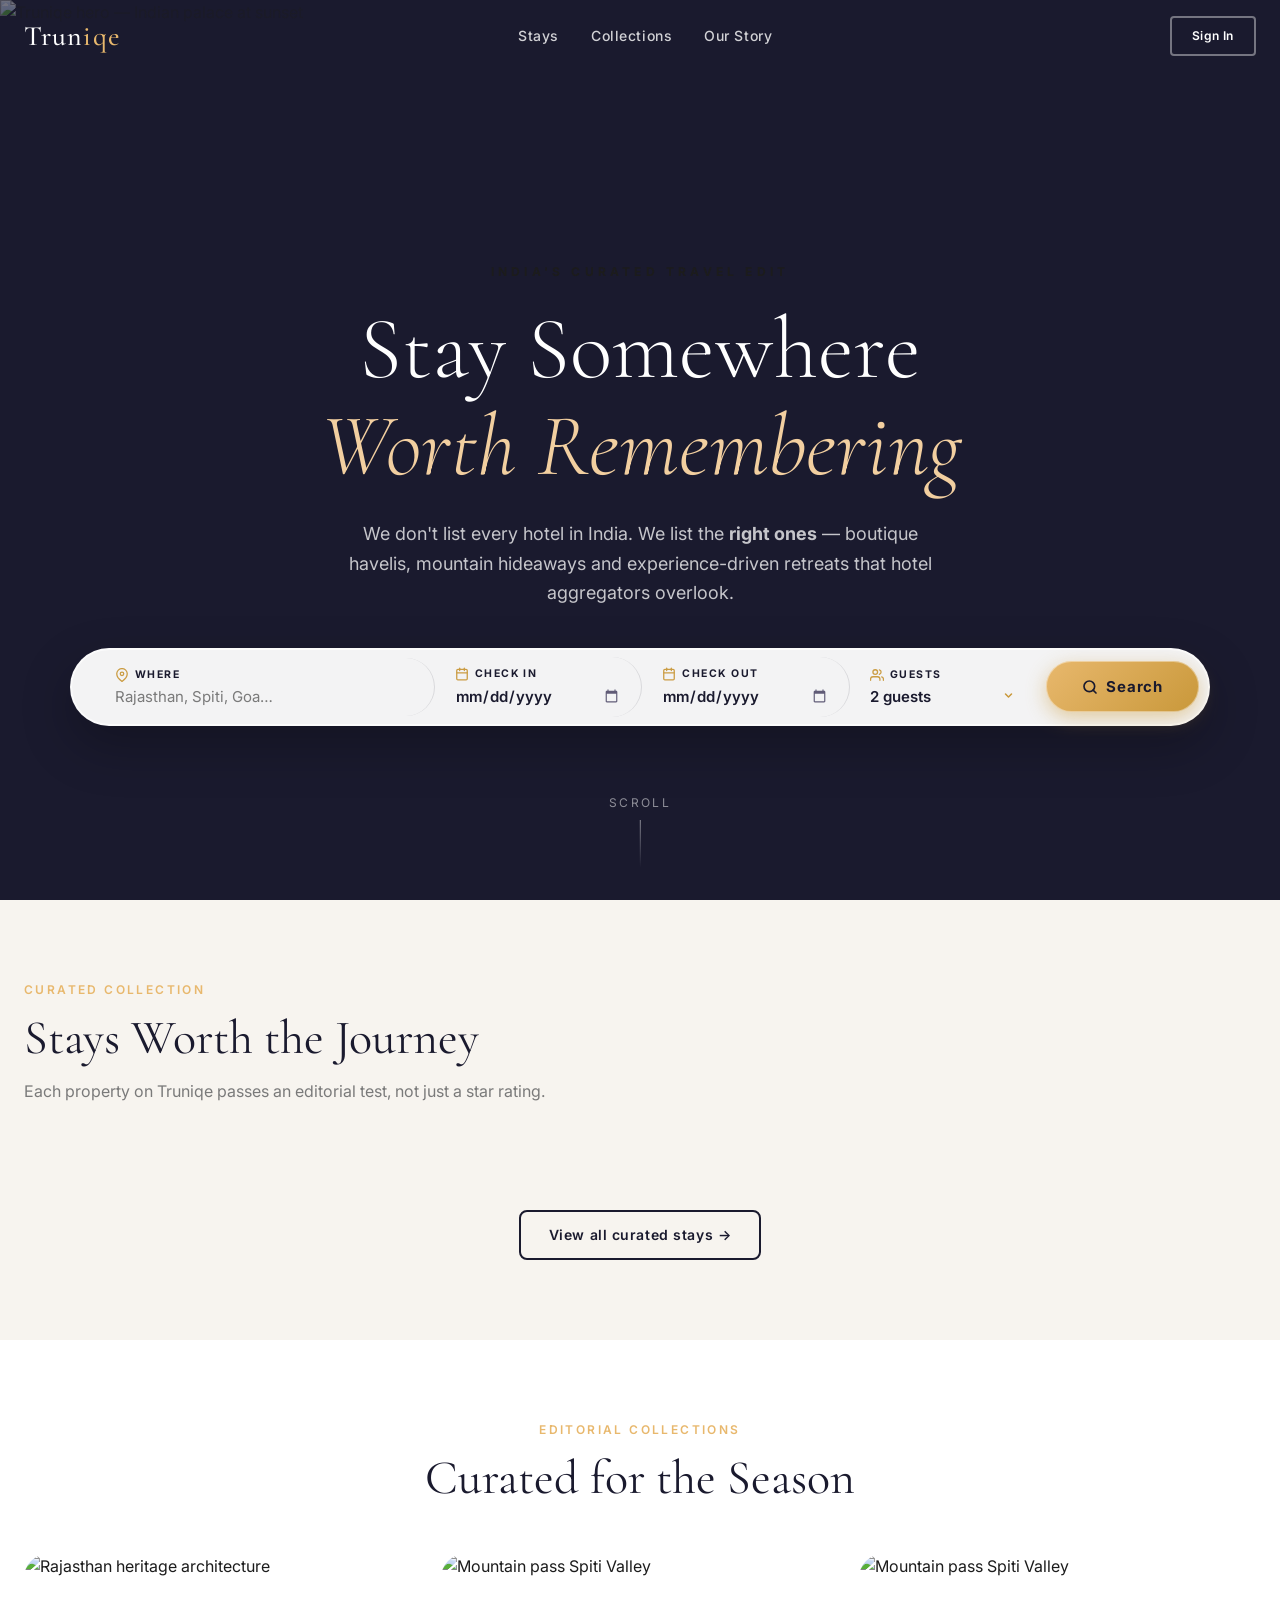
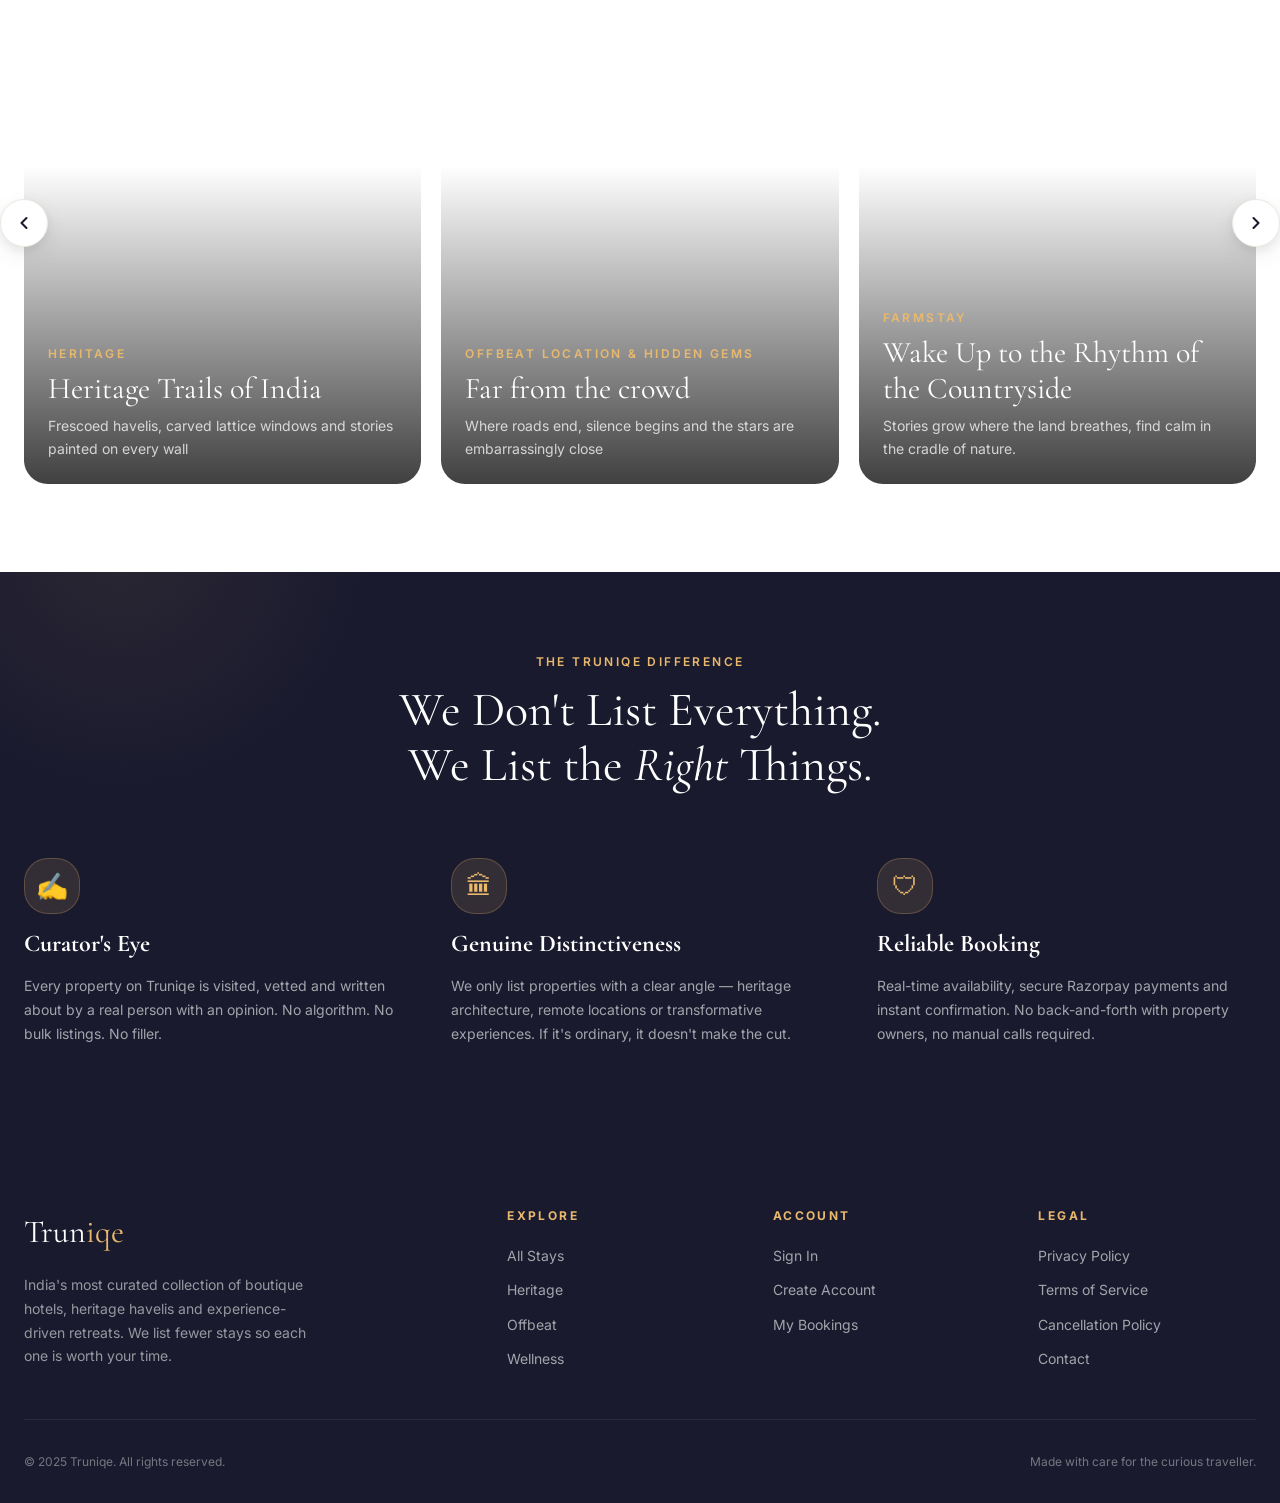
==== index.html @ e0bcd89f "Update index.html" ====
<!doctype html>
<html lang="en">
  <head>
    <meta charset="UTF-8" />
    <meta name="viewport" content="width=device-width, initial-scale=1.0" />
    <title>Truniqe — Curated Stays in India</title>
    <meta
      name="description"
      content="Truniqe is India's most curated collection of boutique hotels, heritage havelis, offbeat homestays and experience-driven retreats. Hand-picked. Editorially told."
    />
    <meta
      name="keywords"
      content="boutique hotels India, heritage stays, offbeat travel India, curated hotels, luxury travel India"
    />
    <meta property="og:title" content="Truniqe — Curated Stays in India" />
    <meta
      property="og:description"
      content="Hand-picked boutique hotels, heritage havelis and experience-driven retreats across India."
    />
    <meta property="og:type" content="website" />
    <link
      rel="icon"
      href="data:image/svg+xml,<svg xmlns='http://www.w3.org/2000/svg' viewBox='0 0 100 100'><text y='.9em' font-size='90'>🏛</text></svg>"
    />
    <link rel="stylesheet" href="/css/base.css" />
    <link rel="stylesheet" href="/css/components.css" />
    <link rel="stylesheet" href="/css/pages.css" />
  </head>

  <body>
    <!-- ===================== NAVIGATION ===================== -->
    <nav
      class="nav nav-transparent"
      id="main-nav"
      role="navigation"
      aria-label="Main navigation"
    >
      <div class="nav-inner">
        <a href="index.html" class="nav-logo" id="nav-logo"
          >Trun<span>iqe</span></a
        >

        <div class="nav-links">
          <a href="/properties.html" class="nav-link">Stays</a>
          <a href="/properties.html?tag=Design+%26+Heritage" class="nav-link"
            >Collections</a
          >
          <a href="/our-story.html" class="nav-link">Our Story</a>
          <span id="nav-admin-link" style="display: none">
            <a href="/dashboard/admin/index.html" class="nav-link">Admin</a>
          </span>
        </div>

        <div class="nav-actions">
          <!-- Logged-out state -->
          <a
            href="/auth.html"
            class="btn btn-secondary btn-sm"
            id="nav-auth-btn"
            >Sign In</a
          >

          <!-- Logged-in state -->
          <div
            id="nav-user-menu"
            style="
              display: none;
              position: relative;
              align-items: center;
              gap: var(--sp-3);
            "
          >
            <a
              href="/dashboard/index.html"
              class="nav-link"
              style="color: rgba(255, 255, 255, 0.8)"
              >My Bookings</a
            >
            <div
              class="nav-avatar-placeholder"
              id="nav-user-avatar"
              onclick="
                document
                  .getElementById('nav-user-dropdown')
                  .classList.toggle('open')
              "
            >
              <span id="nav-user-initial">U</span>
            </div>
            <div
              id="nav-user-dropdown"
              style="
                display: none;
                position: absolute;
                top: 100%;
                right: 0;
                margin-top: 8px;
                background: white;
                border-radius: 12px;
                box-shadow: var(--shadow-lg);
                min-width: 180px;
                overflow: hidden;
                z-index: 200;
              "
            >
              <div
                style="
                  padding: 12px 16px;
                  border-bottom: 1px solid var(--surface-dark);
                "
              >
                <div
                  id="nav-user-name"
                  style="font-weight: 600; font-size: 14px; color: var(--navy)"
                ></div>
              </div>
              <a
                href="/dashboard/index.html"
                style="
                  display: block;
                  padding: 10px 16px;
                  font-size: 14px;
                  color: var(--text-secondary);
                  transition: background 0.15s;
                "
                onmouseover="this.style.background = 'var(--surface)'"
                onmouseout="this.style.background = ''"
                >My Bookings</a
              >
              <button
                onclick="import('/js/auth.js').then((m) => m.signOut())"
                style="
                  width: 100%;
                  text-align: left;
                  padding: 10px 16px;
                  font-size: 14px;
                  color: var(--error);
                  background: none;
                  border: none;
                  cursor: pointer;
                "
                onmouseover="this.style.background = 'var(--error-light)'"
                onmouseout="this.style.background = ''"
              >
                Sign Out
              </button>
            </div>
          </div>

          <button class="nav-hamburger" id="nav-hamburger" aria-label="Menu">
            <span></span><span></span><span></span>
          </button>
        </div>
      </div>
    </nav>

    <!-- Mobile menu -->
    <div
      class="nav-mobile"
      id="nav-mobile"
      role="dialog"
      aria-label="Mobile navigation"
    >
      <a href="/properties.html" class="nav-link">Stays</a>
      <a href="/properties.html?tag=Design+%26+Heritage" class="nav-link"
        >Collections</a
      >
      <a href="#why" class="nav-link">About</a>
      <a
        href="/auth.html"
        class="btn btn-primary btn-sm"
        id="mobile-auth-btn"
        style="margin-top: 8px"
        >Sign In</a
      >
    </div>

    <!-- ===================== HERO ===================== -->
    <section class="hero" role="banner">
      <div class="hero-bg" aria-hidden="true">
        <img
          src="https://images.unsplash.com/photo-1783124758982-b4ca4d3def22?q=80&w=1470&auto=format&fit=crop&ixlib=rb-4.1.0&ixid=M3wxMjA3fDB8MHxwaG90by1wYWdlfHx8fGVufDB8fHx8fA%3D%3D"
          alt="Truniqe hero — Indian palace at sunset"
          fetchpriority="high"
        />
      </div>

      <div class="hero-content">
        <p class="hero-eyebrow">India's curated travel edit</p>
        <h1 class="hero-title">
          Stay Somewhere<br /><em>Worth Remembering</em>
        </h1>
        <p class="hero-subtitle">
          We don't list every hotel in India. We list the
          <strong>right ones</strong> — boutique havelis, mountain hideaways and
          experience-driven retreats that hotel aggregators overlook.
        </p>

        <!-- Search form -->
        <form
          id="search-form"
          class="hero-search"
          role="search"
          aria-label="Search stays"
        >
          <div class="search-bar">
            <div class="search-field">
              <div class="search-field-header">
                <svg
                  class="search-field-icon"
                  viewBox="0 0 24 24"
                  width="14"
                  height="14"
                  fill="none"
                  stroke="currentColor"
                  stroke-width="2"
                  stroke-linecap="round"
                  stroke-linejoin="round"
                >
                  <path
                    d="M21 10c0 7-9 13-9 13s-9-6-9-13a9 9 0 0 1 18 0z"
                  ></path>
                  <circle cx="12" cy="10" r="3"></circle>
                </svg>
                <span class="search-field-label">Where</span>
              </div>
              <input
                type="text"
                id="search-destination"
                class="search-input"
                placeholder="Rajasthan, Spiti, Goa…"
                autocomplete="off"
                aria-label="Destination"
              />
            </div>
            <div class="search-field">
              <div class="search-field-header">
                <svg
                  class="search-field-icon"
                  viewBox="0 0 24 24"
                  width="14"
                  height="14"
                  fill="none"
                  stroke="currentColor"
                  stroke-width="2"
                  stroke-linecap="round"
                  stroke-linejoin="round"
                >
                  <rect x="3" y="4" width="18" height="18" rx="2" ry="2"></rect>
                  <line x1="16" y1="2" x2="16" y2="6"></line>
                  <line x1="8" y1="2" x2="8" y2="6"></line>
                  <line x1="3" y1="10" x2="21" y2="10"></line>
                </svg>
                <span class="search-field-label">Check In</span>
              </div>
              <input
                type="date"
                id="search-checkin"
                class="search-input"
                aria-label="Check-in date"
              />
            </div>
            <div class="search-field">
              <div class="search-field-header">
                <svg
                  class="search-field-icon"
                  viewBox="0 0 24 24"
                  width="14"
                  height="14"
                  fill="none"
                  stroke="currentColor"
                  stroke-width="2"
                  stroke-linecap="round"
                  stroke-linejoin="round"
                >
                  <rect x="3" y="4" width="18" height="18" rx="2" ry="2"></rect>
                  <line x1="16" y1="2" x2="16" y2="6"></line>
                  <line x1="8" y1="2" x2="8" y2="6"></line>
                  <line x1="3" y1="10" x2="21" y2="10"></line>
                </svg>
                <span class="search-field-label">Check Out</span>
              </div>
              <input
                type="date"
                id="search-checkout"
                class="search-input"
                aria-label="Check-out date"
              />
            </div>
            <div class="search-field">
              <div class="search-field-header">
                <svg
                  class="search-field-icon"
                  viewBox="0 0 24 24"
                  width="14"
                  height="14"
                  fill="none"
                  stroke="currentColor"
                  stroke-width="2"
                  stroke-linecap="round"
                  stroke-linejoin="round"
                >
                  <path d="M17 21v-2a4 4 0 0 0-4-4H5a4 4 0 0 0-4 4v2"></path>
                  <circle cx="9" cy="7" r="4"></circle>
                  <path d="M23 21v-2a4 4 0 0 0-3-3.87"></path>
                  <path d="M16 3.13a4 4 0 0 1 0 7.75"></path>
                </svg>
                <span class="search-field-label">Guests</span>
              </div>
              <select
                id="search-guests"
                class="search-input"
                aria-label="Number of guests"
              >
                <option value="1">1 guest</option>
                <option value="2" selected>2 guests</option>
                <option value="3">3 guests</option>
                <option value="4">4 guests</option>
                <option value="5">5+ guests</option>
              </select>
            </div>
            <button type="submit" class="search-btn" aria-label="Search stays">
              <svg
                class="search-btn-icon"
                viewBox="0 0 24 24"
                width="16"
                height="16"
                fill="none"
                stroke="currentColor"
                stroke-width="2.5"
                stroke-linecap="round"
                stroke-linejoin="round"
              >
                <circle cx="11" cy="11" r="8"></circle>
                <line x1="21" y1="21" x2="16.65" y2="16.65"></line>
              </svg>
              <span>Search</span>
            </button>
          </div>
        </form>
      </div>

      <div class="hero-scroll" aria-hidden="true">
        <span>Scroll</span>
        <div class="hero-scroll-line"></div>
      </div>
    </section>
    <!--
   ===================== ANGLE FILTER STRIP ===================== 
  <section class="angle-filter-section" id="filter-strip" aria-label="Filter by experience type">
    <div class="container">
      <div class="angle-filter-inner">
        <span class="angle-filter-label">Browse by</span>
        <button class="filter-chip angle-chip" data-tag="Design & Heritage" aria-pressed="false">
          <span class="chip-icon">🏛</span> Design & Heritage
        </button>
        <button class="filter-chip angle-chip" data-tag="Offbeat Location" aria-pressed="false">
          <span class="chip-icon">🏔</span> Offbeat Location
        </button>
        <button class="filter-chip angle-chip" data-tag="Experience-Driven" aria-pressed="false">
          <span class="chip-icon">✨</span> Experience-Driven
        </button>
        <a href="/properties.html" class="filter-chip" style="margin-left:auto">
          Browse all stays →
        </a>
      </div>
    </div>
  </section> 
-->

    <!-- ===================== FEATURED STAYS ===================== -->
    <section class="section" aria-labelledby="featured-heading">
      <div class="container">
        <div class="section-header observe-scroll">
          <p class="eyebrow">Curated Collection</p>
          <h2 class="section-title" id="featured-heading">
            Stays Worth the Journey
          </h2>
          <p class="section-subtitle">
            Each property on Truniqe passes an editorial test, not just a star
            rating.
          </p>
        </div>

        <div
          class="horizontal-properties-grid stagger-children"
          id="featured-grid"
          role="list"
          aria-label="Featured properties"
        >
          <!-- Loaded dynamically by home.js -->
        </div>

        <div style="text-align: center; margin-top: var(--sp-12)">
          <a href="/properties.html" class="btn btn-outline">
            View all curated stays →
          </a>
        </div>
      </div>
    </section>

    <!-- ===================== COLLECTIONS ===================== -->
    <section class="section bg-white" aria-labelledby="collections-heading">
      <div class="container">
        <div class="section-header center observe-scroll">
          <p class="eyebrow">Editorial Collections</p>
          <h2 class="section-title" id="collections-heading">
            Curated for the Season
          </h2>
        </div>

        <div class="collections-slider-wrapper">
          <button
            class="slider-arrow slider-arrow-left"
            aria-label="Scroll left"
          >
            <svg
              viewBox="0 0 24 24"
              width="20"
              height="20"
              stroke="currentColor"
              stroke-width="2.5"
              fill="none"
              stroke-linecap="round"
              stroke-linejoin="round"
            >
              <polyline points="15 18 9 12 15 6"></polyline>
            </svg>
          </button>

          <div class="collections-grid stagger-children" id="collections-grid">
            <a
              href="/properties.html?tag=Design+%26+Heritage"
              class="collection-card"
              aria-label="Heritage Trails of Rajasthan"
            >
              <img
                src="https://plus.unsplash.com/premium_photo-1697729422411-a2553ae5bd0d?q=80&w=687&auto=format&fit=crop&ixlib=rb-4.1.0&ixid=M3wxMjA3fDB8MHxwaG90by1wYWdlfHx8fGVufDB8fHx8fA%3D%3D"
                alt="Rajasthan heritage architecture"
                loading="lazy"
              />
              <div class="collection-card-body">
                <div class="collection-card-eyebrow">Heritage</div>
                <div class="collection-card-title">
                  Heritage Trails of India
                </div>
                <div class="collection-card-sub">
                  Frescoed havelis, carved lattice windows and stories painted
                  on every wall
                </div>
              </div>
            </a>

            <a
              href="/properties.html?tag=Offbeat+Location"
              class="collection-card"
              aria-label="The High Altitude Edit"
            >
              <img
                src="https://images.unsplash.com/photo-1575403071235-5dcd06cbf169?q=80&w=687&auto=format&fit=crop&ixlib=rb-4.1.0&ixid=M3wxMjA3fDB8MHxwaG90by1wYWdlfHx8fGVufDB8fHx8fA%3D%3D"
                alt="Mountain pass Spiti Valley"
                loading="lazy"
              />
              <div class="collection-card-body">
                <div class="collection-card-eyebrow">
                  Offbeat Location & Hidden Gems
                </div>
                <div class="collection-card-title">Far from the crowd</div>
                <div class="collection-card-sub">
                  Where roads end, silence begins and the stars are
                  embarrassingly close
                </div>
              </div>
            </a>

            <a
              href="/properties.html?tag=Offbeat+Location"
              class="collection-card"
              aria-label="The High Altitude Edit"
            >
              <img
                src="https://images.unsplash.com/photo-1776758107949-1dff0ab3ad66?q=80&w=1631&auto=format&fit=crop&ixlib=rb-4.1.0&ixid=M3wxMjA3fDB8MHxwaG90by1wYWdlfHx8fGVufDB8fHx8fA%3D%3D"
                alt="Mountain pass Spiti Valley"
                loading="lazy"
              />
              <div class="collection-card-body">
                <div class="collection-card-eyebrow">Farmstay</div>
                <div class="collection-card-title">
                  Wake Up to the Rhythm of the Countryside
                </div>
                <div class="collection-card-sub">
                  Stories grow where the land breathes, find calm in the cradle
                  of nature.
                </div>
              </div>
            </a>

            <a
              href="/properties.html?tag=Experience-Driven"
              class="collection-card"
              aria-label="Wellness & Slow Living"
            >
              <img
                src="https://plus.unsplash.com/premium_photo-1683888724549-73a380c5ed68?q=80&w=687&auto=format&fit=crop&ixlib=rb-4.1.0&ixid=M3wxMjA3fDB8MHxwaG90by1wYWdlfHx8fGVufDB8fHx8fA%3D%3D"
                alt="Yoga retreat garden"
                loading="lazy"
              />
              <div class="collection-card-body">
                <div class="collection-card-eyebrow">Boutique Resort</div>
                <div class="collection-card-title">
                  Spaces that breathe calm into your soul
                </div>
                <div class="collection-card-sub">
                  Retreats that repair the damage cities quietly inflict
                </div>
              </div>
            </a>

            <a
              href="/properties.html?tag=Experience-Driven"
              class="collection-card"
              aria-label="Wellness & Slow Living"
            >
              <img
                src="https://images.unsplash.com/photo-1600585154340-be6161a56a0c?q=80&w=1170&auto=format&fit=crop&ixlib=rb-4.1.0&ixid=M3wxMjA3fDB8MHxwaG90by1wYWdlfHx8fGVufDB8fHx8fA%3D%3D"
                alt="Yoga retreat garden"
                loading="lazy"
              />
              <div class="collection-card-body">
                <div class="collection-card-eyebrow">Villa / Cottage</div>
                <div class="collection-card-title">
                  Your Private Escape Awaits
                </div>
                <div class="collection-card-sub">
                  Where design whispers and comfort listens
                </div>
              </div>
            </a>

            <a
              href="/properties.html?tag=Experience-Driven"
              class="collection-card"
              aria-label="Wellness & Slow Living"
            >
              <img
                src="https://images.unsplash.com/photo-1631635589499-afd87d52bf64?q=80&w=1471&auto=format&fit=crop&ixlib=rb-4.1.0&ixid=M3wxMjA3fDB8MHxwaG90by1wYWdlfHx8fGVufDB8fHx8fA%3D%3D"
                alt="Camping"
                loading="lazy"
              />
              <div class="collection-card-body">
                <div class="collection-card-eyebrow">
                  Riverside Camp / Glamping
                </div>
                <div class="collection-card-title">
                  Stories born under open skies
                </div>
                <div class="collection-card-sub">
                  Where mountains meet the melody of flowing water
                </div>
              </div>
            </a>

            <a
              href="/properties.html?tag=Experience-Driven"
              class="collection-card"
              aria-label="Wellness & Slow Living"
            >
              <img
                src="https://images.unsplash.com/photo-1766904413697-199c6f7e2176?q=80&w=627&auto=format&fit=crop&ixlib=rb-4.1.0&ixid=M3wxMjA3fDB8MHxwaG90by1wYWdlfHx8fGVufDB8fHx8fA%3D%3D"
                alt="Camping"
                loading="lazy"
              />
              <div class="collection-card-body">
                <div class="collection-card-eyebrow">HomeStays</div>
                <div class="collection-card-title">Your Second Home Awaits</div>
                <div class="collection-card-sub">
                  Authentic stays wrapped in local love
                </div>
              </div>
            </a>
          </div>

          <button
            class="slider-arrow slider-arrow-right"
            aria-label="Scroll right"
          >
            <svg
              viewBox="0 0 24 24"
              width="20"
              height="20"
              stroke="currentColor"
              stroke-width="2.5"
              fill="none"
              stroke-linecap="round"
              stroke-linejoin="round"
            >
              <polyline points="9 18 15 12 9 6"></polyline>
            </svg>
          </button>
        </div>
      </div>
    </section>

    <!-- ===================== WHY TRUNIQE ===================== -->
    <section class="why-strip section" id="why" aria-labelledby="why-heading">
      <div class="container">
        <div
          class="section-header center observe-scroll"
          style="
            align-items: center;
            text-align: center;
            margin-bottom: var(--sp-16);
          "
        >
          <p class="eyebrow" style="color: var(--gold)">
            The Truniqe Difference
          </p>
          <h2
            class="section-title"
            id="why-heading"
            style="color: var(--white)"
          >
            We Don't List Everything.<br />We List the <em>Right</em> Things.
          </h2>
        </div>

        <div class="why-grid stagger-children">
          <div class="why-item">
            <div class="why-icon">✍</div>
            <h3 class="why-title">Curator's Eye</h3>
            <p class="why-desc">
              Every property on Truniqe is visited, vetted and written about by
              a real person with an opinion. No algorithm. No bulk listings. No
              filler.
            </p>
          </div>
          <div class="why-item">
            <div class="why-icon">🏛</div>
            <h3 class="why-title">Genuine Distinctiveness</h3>
            <p class="why-desc">
              We only list properties with a clear angle — heritage
              architecture, remote locations or transformative experiences. If
              it's ordinary, it doesn't make the cut.
            </p>
          </div>
          <div class="why-item">
            <div class="why-icon">🛡</div>
            <h3 class="why-title">Reliable Booking</h3>
            <p class="why-desc">
              Real-time availability, secure Razorpay payments and instant
              confirmation. No back-and-forth with property owners, no manual
              calls required.
            </p>
          </div>
        </div>
      </div>
    </section>

    <!-- ===================== FOOTER ===================== -->
    <footer class="footer" role="contentinfo">
      <div class="container">
        <div class="footer-grid">
          <div>
            <div class="footer-logo">Trun<span>iqe</span></div>
            <p class="footer-tagline">
              India's most curated collection of boutique hotels, heritage
              havelis and experience-driven retreats. We list fewer stays so
              each one is worth your time.
            </p>
          </div>
          <div>
            <div class="footer-col-title">Explore</div>
            <div class="footer-links">
              <a href="/properties.html" class="footer-link">All Stays</a>
              <a
                href="/properties.html?tag=Design+%26+Heritage"
                class="footer-link"
                >Heritage</a
              >
              <a
                href="/properties.html?tag=Offbeat+Location"
                class="footer-link"
                >Offbeat</a
              >
              <a
                href="/properties.html?tag=Experience-Driven"
                class="footer-link"
                >Wellness</a
              >
            </div>
          </div>
          <div>
            <div class="footer-col-title">Account</div>
            <div class="footer-links">
              <a href="/auth.html" class="footer-link">Sign In</a>
              <a href="/auth.html#signup" class="footer-link">Create Account</a>
              <a href="/dashboard/index.html" class="footer-link"
                >My Bookings</a
              >
            </div>
          </div>
          <div>
            <div class="footer-col-title">Legal</div>
            <div class="footer-links">
              <a href="#" class="footer-link">Privacy Policy</a>
              <a href="#" class="footer-link">Terms of Service</a>
              <a href="#" class="footer-link">Cancellation Policy</a>
              <a href="#" class="footer-link">Contact</a>
            </div>
          </div>
        </div>
        <div class="footer-bottom">
          <span>© 2025 Truniqe. All rights reserved.</span>
          <span>Made with care for the curious traveller.</span>
        </div>
      </div>
    </footer>

    <!-- Toast container -->
    <div
      id="toast-container"
      class="toast-container"
      role="status"
      aria-live="polite"
    ></div>

    <script type="module" src="/js/home.js"></script>

    <!-- Fix dropdown visibility -->
    <style>
      #nav-user-dropdown {
        display: none;
      }

      #nav-user-dropdown.open {
        display: block !important;
      }
    </style>
  </body>
</html>
---- css/base.css ----
/* ============================================================
   css/base.css — Design Tokens, Reset, Typography, Utilities
   Truniqe — Editorial Luxury Travel Platform
   ============================================================ */

/* Google Fonts */
@import url('https://fonts.googleapis.com/css2?family=Cormorant+Garamond:ital,wght@0,300;0,400;0,500;0,600;1,300;1,400;1,500&family=Inter:wght@300;400;500;600;700&display=swap');

/* ============================================================
   CSS CUSTOM PROPERTIES (Design Tokens)
   ============================================================ */
:root {
  /* --- Color Palette --- */
  --navy: #1A1A2E;
  --navy-mid: #16213E;
  --navy-light: #252550;
  --gold: #E8B86D;
  --gold-light: #F2CFA0;
  --gold-dark: #C9983A;
  --surface: #F7F4EF;
  --surface-dark: #EDE9E0;
  --surface-card: #FFFFFF;
  --white: #FFFFFF;
  --black: #0D0D0D;
  --text-primary: #1C1C1C;
  --text-secondary: #4A4A4A;
  --text-muted: #7A7A7A;
  --text-light: #A8A8A8;
  --success: #2D6A4F;
  --success-light: #D8F3DC;
  --error: #B5311A;
  --error-light: #FDECEA;
  --warning: #C9690E;
  --warning-light: #FEF3D4;
  --info: #1565C0;
  --info-light: #E3F2FD;

  /* --- Tag Colors --- */
  --tag-heritage: #8B5E3C;
  --tag-heritage-bg: #F5EDE3;
  --tag-offbeat: #2D6A4F;
  --tag-offbeat-bg: #D8F3DC;
  --tag-experience: #7B3F6E;
  --tag-experience-bg: #F3E0F1;

  /* --- Typography --- */
  --font-heading: 'Cormorant Garamond', 'Georgia', serif;
  --font-body: 'Inter', -apple-system, BlinkMacSystemFont, 'Segoe UI', sans-serif;

  /* --- Font Sizes (fluid) --- */
  --text-xs: 0.75rem;
  --text-sm: 0.875rem;
  --text-base: 1rem;
  --text-lg: 1.125rem;
  --text-xl: 1.25rem;
  --text-2xl: 1.5rem;
  --text-3xl: 1.875rem;
  --text-4xl: 2.25rem;
  --text-5xl: 3rem;
  --text-6xl: 3.75rem;
  --text-7xl: 4.5rem;

  /* --- Heading sizes (editorial serif) --- */
  --heading-hero: clamp(2.8rem, 7vw, 5.5rem);
  --heading-section: clamp(2rem, 4vw, 3rem);
  --heading-card: clamp(1.25rem, 2vw, 1.75rem);

  /* --- Spacing --- */
  --sp-1: 0.25rem;
  --sp-2: 0.5rem;
  --sp-3: 0.75rem;
  --sp-4: 1rem;
  --sp-5: 1.25rem;
  --sp-6: 1.5rem;
  --sp-8: 2rem;
  --sp-10: 2.5rem;
  --sp-12: 3rem;
  --sp-16: 4rem;
  --sp-20: 5rem;
  --sp-24: 6rem;
  --sp-32: 8rem;

  /* --- Border Radius --- */
  --radius-sm: 4px;
  --radius-md: 8px;
  --radius-lg: 16px;
  --radius-xl: 24px;
  --radius-2xl: 32px;
  --radius-full: 9999px;

  /* --- Shadows --- */
  --shadow-xs: 0 1px 2px rgba(0,0,0,0.05);
  --shadow-sm: 0 1px 4px rgba(0,0,0,0.08), 0 2px 8px rgba(0,0,0,0.04);
  --shadow-md: 0 4px 12px rgba(0,0,0,0.08), 0 8px 24px rgba(0,0,0,0.06);
  --shadow-lg: 0 8px 24px rgba(0,0,0,0.1), 0 16px 48px rgba(0,0,0,0.08);
  --shadow-xl: 0 20px 60px rgba(0,0,0,0.15), 0 8px 24px rgba(0,0,0,0.1);
  --shadow-gold: 0 4px 20px rgba(232, 184, 109, 0.3);
  --shadow-navy: 0 8px 32px rgba(26, 26, 46, 0.4);

  /* --- Transitions --- */
  --ease-out: cubic-bezier(0.16, 1, 0.3, 1);
  --ease-in-out: cubic-bezier(0.4, 0, 0.2, 1);
  --dur-fast: 150ms;
  --dur-base: 250ms;
  --dur-slow: 400ms;
  --dur-slower: 600ms;

  /* --- Layout --- */
  --container-max: 1280px;
  --container-wide: 1440px;
  --container-narrow: 960px;
  --nav-height: 72px;

  /* --- Z-index --- */
  --z-base: 1;
  --z-dropdown: 100;
  --z-sticky: 200;
  --z-overlay: 300;
  --z-modal: 400;
  --z-toast: 500;
}

/* ============================================================
   RESET & BASE
   ============================================================ */
*, *::before, *::after {
  box-sizing: border-box;
  margin: 0;
  padding: 0;
}

html {
  scroll-behavior: smooth;
  -webkit-font-smoothing: antialiased;
  -moz-osx-font-smoothing: grayscale;
  text-rendering: optimizeLegibility;
}

body {
  font-family: var(--font-body);
  font-size: var(--text-base);
  line-height: 1.6;
  color: var(--text-primary);
  background-color: var(--surface);
  overflow-x: hidden;
}

img, video {
  display: block;
  max-width: 100%;
}

a {
  color: inherit;
  text-decoration: none;
}

button {
  cursor: pointer;
  border: none;
  background: none;
  font-family: inherit;
}

input, select, textarea {
  font-family: inherit;
}

ul, ol {
  list-style: none;
}

h1, h2, h3, h4, h5, h6 {
  font-family: var(--font-heading);
  line-height: 1.2;
  color: var(--navy);
}

/* ============================================================
   TYPOGRAPHY UTILITIES
   ============================================================ */
.font-heading { font-family: var(--font-heading); }
.font-body    { font-family: var(--font-body); }

.text-xs   { font-size: var(--text-xs); }
.text-sm   { font-size: var(--text-sm); }
.text-base { font-size: var(--text-base); }
.text-lg   { font-size: var(--text-lg); }
.text-xl   { font-size: var(--text-xl); }
.text-2xl  { font-size: var(--text-2xl); }
.text-3xl  { font-size: var(--text-3xl); }
.text-4xl  { font-size: var(--text-4xl); }

.text-navy    { color: var(--navy); }
.text-gold    { color: var(--gold); }
.text-muted   { color: var(--text-muted); }
.text-white   { color: var(--white); }
.text-success { color: var(--success); }
.text-error   { color: var(--error); }

.font-light    { font-weight: 300; }
.font-normal   { font-weight: 400; }
.font-medium   { font-weight: 500; }
.font-semibold { font-weight: 600; }
.font-bold     { font-weight: 700; }

.italic { font-style: italic; }
.uppercase { text-transform: uppercase; }
.tracking-wide { letter-spacing: 0.08em; }
.tracking-wider { letter-spacing: 0.12em; }
.tracking-widest { letter-spacing: 0.2em; }

.text-center { text-align: center; }
.text-right  { text-align: right; }
.text-left   { text-align: left; }

/* Editorial eyebrow */
.eyebrow {
  font-family: var(--font-body);
  font-size: var(--text-xs);
  font-weight: 600;
  letter-spacing: 0.2em;
  text-transform: uppercase;
  color: var(--gold);
}

/* ============================================================
   LAYOUT UTILITIES
   ============================================================ */
.container {
  width: 100%;
  max-width: var(--container-max);
  margin-left: auto;
  margin-right: auto;
  padding-left: var(--sp-6);
  padding-right: var(--sp-6);
}

.container-narrow {
  max-width: var(--container-narrow);
}

.container-wide {
  max-width: var(--container-wide);
}

.section {
  padding-top: var(--sp-20);
  padding-bottom: var(--sp-20);
}

.section-sm {
  padding-top: var(--sp-12);
  padding-bottom: var(--sp-12);
}

.section-lg {
  padding-top: var(--sp-32);
  padding-bottom: var(--sp-32);
}

/* Flex utilities */
.flex { display: flex; }
.flex-col { flex-direction: column; }
.flex-wrap { flex-wrap: wrap; }
.items-center { align-items: center; }
.items-start { align-items: flex-start; }
.items-end { align-items: flex-end; }
.justify-center { justify-content: center; }
.justify-between { justify-content: space-between; }
.justify-end { justify-content: flex-end; }
.gap-2 { gap: var(--sp-2); }
.gap-3 { gap: var(--sp-3); }
.gap-4 { gap: var(--sp-4); }
.gap-6 { gap: var(--sp-6); }
.gap-8 { gap: var(--sp-8); }
.gap-12 { gap: var(--sp-12); }

/* Grid utilities */
.grid { display: grid; }
.grid-2 { grid-template-columns: repeat(2, 1fr); }
.grid-3 { grid-template-columns: repeat(3, 1fr); }
.grid-4 { grid-template-columns: repeat(4, 1fr); }

/* ============================================================
   SPACING UTILITIES
   ============================================================ */
.mt-2  { margin-top: var(--sp-2); }
.mt-4  { margin-top: var(--sp-4); }
.mt-6  { margin-top: var(--sp-6); }
.mt-8  { margin-top: var(--sp-8); }
.mt-12 { margin-top: var(--sp-12); }
.mt-16 { margin-top: var(--sp-16); }
.mb-2  { margin-bottom: var(--sp-2); }
.mb-4  { margin-bottom: var(--sp-4); }
.mb-6  { margin-bottom: var(--sp-6); }
.mb-8  { margin-bottom: var(--sp-8); }
.mb-12 { margin-bottom: var(--sp-12); }

/* ============================================================
   BACKGROUND UTILITIES
   ============================================================ */
.bg-navy   { background-color: var(--navy); }
.bg-gold   { background-color: var(--gold); }
.bg-surface { background-color: var(--surface); }
.bg-white  { background-color: var(--white); }

/* ============================================================
   DISPLAY UTILITIES
   ============================================================ */
.hidden { display: none !important; }
.block  { display: block; }
.inline-block { display: inline-block; }
.relative { position: relative; }
.absolute { position: absolute; }
.fixed { position: fixed; }
.overflow-hidden { overflow: hidden; }
.w-full { width: 100%; }
.h-full { height: 100%; }

/* ============================================================
   DIVIDER
   ============================================================ */
.divider {
  height: 1px;
  background: linear-gradient(to right, transparent, var(--surface-dark), transparent);
  border: none;
  margin: var(--sp-8) 0;
}

.divider-gold {
  height: 1px;
  background: linear-gradient(to right, transparent, var(--gold), transparent);
}

/* ============================================================
   SCROLLBAR
   ============================================================ */
::-webkit-scrollbar {
  width: 6px;
  height: 6px;
}
::-webkit-scrollbar-track { background: var(--surface); }
::-webkit-scrollbar-thumb {
  background: var(--gold-dark);
  border-radius: var(--radius-full);
}
::-webkit-scrollbar-thumb:hover { background: var(--gold); }

/* ============================================================
   SELECTION
   ============================================================ */
::selection {
  background: var(--gold-light);
  color: var(--navy);
}

/* ============================================================
   FOCUS
   ============================================================ */
:focus-visible {
  outline: 2px solid var(--gold);
  outline-offset: 2px;
  border-radius: var(--radius-sm);
}

/* ============================================================
   RESPONSIVE BREAKPOINTS
   ============================================================ */
@media (max-width: 1024px) {
  .container { padding-left: var(--sp-5); padding-right: var(--sp-5); }
  .grid-4 { grid-template-columns: repeat(2, 1fr); }
  .grid-3 { grid-template-columns: repeat(2, 1fr); }
}

@media (max-width: 768px) {
  :root {
    --nav-height: 64px;
  }
  .container { padding-left: var(--sp-4); padding-right: var(--sp-4); }
  .section { padding-top: var(--sp-12); padding-bottom: var(--sp-12); }
  .grid-2, .grid-3, .grid-4 { grid-template-columns: 1fr; }
  .hide-mobile { display: none !important; }
}

@media (max-width: 480px) {
  .container { padding-left: var(--sp-4); padding-right: var(--sp-4); }
}

/* ============================================================
   ANIMATIONS
   ============================================================ */
@keyframes fadeIn {
  from { opacity: 0; transform: translateY(12px); }
  to   { opacity: 1; transform: translateY(0); }
}

@keyframes fadeInUp {
  from { opacity: 0; transform: translateY(24px); }
  to   { opacity: 1; transform: translateY(0); }
}

@keyframes slideDown {
  from { opacity: 0; transform: translateY(-8px); }
  to   { opacity: 1; transform: translateY(0); }
}

@keyframes shimmer {
  0%   { background-position: -200% 0; }
  100% { background-position: 200% 0; }
}

@keyframes spin {
  to { transform: rotate(360deg); }
}

@keyframes pulse {
  0%, 100% { opacity: 1; }
  50% { opacity: 0.5; }
}

@keyframes scaleIn {
  from { opacity: 0; transform: scale(0.95); }
  to   { opacity: 1; transform: scale(1); }
}

.animate-fade-in     { animation: fadeIn var(--dur-slow) var(--ease-out) both; }
.animate-fade-in-up  { animation: fadeInUp var(--dur-slow) var(--ease-out) both; }
.animate-scale-in    { animation: scaleIn var(--dur-base) var(--ease-out) both; }

/* Staggered children */
.stagger-children > * {
  animation: fadeInUp var(--dur-slow) var(--ease-out) both;
}
.stagger-children > *:nth-child(1) { animation-delay: 0ms; }
.stagger-children > *:nth-child(2) { animation-delay: 80ms; }
.stagger-children > *:nth-child(3) { animation-delay: 160ms; }
.stagger-children > *:nth-child(4) { animation-delay: 240ms; }
.stagger-children > *:nth-child(5) { animation-delay: 320ms; }
.stagger-children > *:nth-child(6) { animation-delay: 400ms; }

/* Skeleton loading */
.skeleton {
  background: linear-gradient(90deg, var(--surface-dark) 25%, var(--white) 50%, var(--surface-dark) 75%);
  background-size: 200% 100%;
  animation: shimmer 1.5s infinite;
  border-radius: var(--radius-md);
}
---- css/components.css ----
/* ============================================================
   css/components.css — Reusable UI Components
   Nav, Buttons, Cards, Badges, Forms, Modal, Gallery, Calendar
   ============================================================ */

/* ============================================================
   NAVIGATION
   ============================================================ */
.nav {
  position: fixed;
  top: 0;
  left: 0;
  right: 0;
  height: var(--nav-height);
  z-index: var(--z-sticky);
  display: flex;
  align-items: center;
  transition: background var(--dur-slow) var(--ease-out),
              box-shadow var(--dur-slow) var(--ease-out);
}

.nav.nav-transparent {
  background: transparent;
}

.nav.nav-solid {
  background: rgba(26, 26, 46, 0.97);
  backdrop-filter: blur(12px);
  -webkit-backdrop-filter: blur(12px);
  box-shadow: 0 1px 0 rgba(255,255,255,0.06);
}

.nav.nav-light {
  background: rgba(247, 244, 239, 0.95);
  backdrop-filter: blur(12px);
  -webkit-backdrop-filter: blur(12px);
  box-shadow: var(--shadow-sm);
}

.nav-inner {
  width: 100%;
  max-width: var(--container-max);
  margin: 0 auto;
  padding: 0 var(--sp-6);
  display: flex;
  align-items: center;
  justify-content: space-between;
}

.nav-logo {
  font-family: var(--font-heading);
  font-size: 1.75rem;
  font-weight: 500;
  letter-spacing: 0.04em;
  color: var(--white);
  transition: color var(--dur-fast);
}

.nav-logo span {
  color: var(--gold);
}

.nav.nav-light .nav-logo {
  color: var(--navy);
}

.nav-logo:hover { opacity: 0.85; }

.nav-links {
  display: flex;
  align-items: center;
  gap: var(--sp-8);
}

.nav-link {
  font-family: var(--font-body);
  font-size: var(--text-sm);
  font-weight: 500;
  letter-spacing: 0.04em;
  color: rgba(255,255,255,0.8);
  transition: color var(--dur-fast);
  position: relative;
}

.nav.nav-light .nav-link {
  color: var(--text-secondary);
}

.nav-link::after {
  content: '';
  position: absolute;
  bottom: -4px;
  left: 0;
  width: 0;
  height: 1px;
  background: var(--gold);
  transition: width var(--dur-base) var(--ease-out);
}

.nav-link:hover { color: var(--gold); }
.nav-link:hover::after { width: 100%; }
.nav-link.active { color: var(--gold); }
.nav-link.active::after { width: 100%; }

.nav-actions {
  display: flex;
  align-items: center;
  gap: var(--sp-4);
}

.nav-avatar {
  width: 36px;
  height: 36px;
  border-radius: var(--radius-full);
  border: 2px solid var(--gold);
  object-fit: cover;
  cursor: pointer;
}

.nav-avatar-placeholder {
  width: 36px;
  height: 36px;
  border-radius: var(--radius-full);
  border: 2px solid var(--gold);
  background: var(--navy-light);
  display: flex;
  align-items: center;
  justify-content: center;
  cursor: pointer;
  color: var(--gold);
  font-size: var(--text-xs);
  font-weight: 600;
  transition: background var(--dur-fast);
}

.nav-avatar-placeholder:hover { background: var(--gold); color: var(--navy); }

/* Mobile nav */
.nav-hamburger {
  display: none;
  flex-direction: column;
  gap: 5px;
  width: 28px;
  cursor: pointer;
  padding: var(--sp-2);
}

.nav-hamburger span {
  display: block;
  height: 2px;
  background: var(--white);
  border-radius: 2px;
  transition: all var(--dur-base) var(--ease-out);
}

.nav.nav-light .nav-hamburger span { background: var(--navy); }

.nav-hamburger.open span:nth-child(1) {
  transform: translateY(7px) rotate(45deg);
}
.nav-hamburger.open span:nth-child(2) { opacity: 0; }
.nav-hamburger.open span:nth-child(3) {
  transform: translateY(-7px) rotate(-45deg);
}

.nav-mobile {
  display: none;
  position: fixed;
  top: var(--nav-height);
  left: 0;
  right: 0;
  background: var(--navy);
  padding: var(--sp-6);
  flex-direction: column;
  gap: var(--sp-4);
  z-index: var(--z-sticky);
  border-top: 1px solid rgba(255,255,255,0.08);
  animation: slideDown var(--dur-base) var(--ease-out);
}

.nav-mobile.open { display: flex; }

.nav-mobile .nav-link {
  font-size: var(--text-base);
  color: rgba(255,255,255,0.85);
  padding: var(--sp-3) 0;
  border-bottom: 1px solid rgba(255,255,255,0.06);
}

@media (max-width: 768px) {
  .nav-links { display: none; }
  .nav-hamburger { display: flex; }
}

/* ============================================================
   BUTTONS
   ============================================================ */
.btn {
  display: inline-flex;
  align-items: center;
  justify-content: center;
  gap: var(--sp-2);
  padding: 0.75rem 1.75rem;
  font-family: var(--font-body);
  font-size: var(--text-sm);
  font-weight: 600;
  letter-spacing: 0.04em;
  border-radius: var(--radius-md);
  border: 2px solid transparent;
  transition: all var(--dur-base) var(--ease-out);
  white-space: nowrap;
  cursor: pointer;
  position: relative;
  overflow: hidden;
  flex-shrink: 0;
}

.btn::before {
  content: '';
  position: absolute;
  inset: 0;
  background: rgba(255,255,255,0.1);
  opacity: 0;
  transition: opacity var(--dur-fast);
}

.btn:hover::before { opacity: 1; }

.btn-primary {
  background: var(--gold);
  color: var(--navy);
  border-color: var(--gold);
  box-shadow: var(--shadow-gold);
}

.btn-primary:hover {
  background: var(--gold-light);
  border-color: var(--gold-light);
  transform: translateY(-1px);
  box-shadow: 0 6px 24px rgba(232, 184, 109, 0.4);
}

.btn-primary:active { transform: translateY(0); }

.btn-secondary {
  background: transparent;
  color: var(--white);
  border-color: rgba(255,255,255,0.4);
}

.btn-secondary:hover {
  background: rgba(255,255,255,0.1);
  border-color: var(--white);
}

.btn-outline {
  background: transparent;
  color: var(--navy);
  border-color: var(--navy);
}

.btn-outline:hover {
  background: var(--navy);
  color: var(--white);
}

.btn-outline-gold {
  background: transparent;
  color: var(--gold-dark);
  border-color: var(--gold);
}

.btn-outline-gold:hover {
  background: var(--gold);
  color: var(--navy);
}

.btn-ghost {
  background: transparent;
  color: var(--text-secondary);
  border-color: transparent;
  padding: 0.75rem 1rem;
}

.btn-ghost:hover {
  background: var(--surface-dark);
  color: var(--text-primary);
}

.btn-danger {
  background: var(--error);
  color: var(--white);
  border-color: var(--error);
}

.btn-danger:hover { opacity: 0.88; }

.btn-sm {
  padding: 0.5rem 1.25rem;
  font-size: var(--text-xs);
  border-radius: var(--radius-sm);
}

.btn-lg {
  padding: 1rem 2.5rem;
  font-size: var(--text-base);
  border-radius: var(--radius-lg);
}

.btn-full { width: 100%; }

.btn:disabled {
  opacity: 0.5;
  cursor: not-allowed;
  pointer-events: none;
}

.btn-loading {
  pointer-events: none;
}

.btn-loading::after {
  content: '';
  width: 16px;
  height: 16px;
  border: 2px solid currentColor;
  border-top-color: transparent;
  border-radius: 50%;
  animation: spin 0.6s linear infinite;
  margin-left: var(--sp-2);
}

/* ============================================================
   PROPERTY CARD
   ============================================================ */
.property-card {
  background: var(--surface-card);
  border-radius: var(--radius-xl);
  overflow: hidden;
  box-shadow: var(--shadow-sm);
  transition: transform var(--dur-slow) var(--ease-out),
              box-shadow var(--dur-slow) var(--ease-out);
  cursor: pointer;
  display: flex;
  flex-direction: column;
}

.property-card:hover {
  transform: translateY(-6px);
  box-shadow: var(--shadow-xl);
}

.property-card-image {
  position: relative;
  aspect-ratio: 4/3;
  overflow: hidden;
  background: var(--surface-dark);
}

.property-card-image img {
  width: 100%;
  height: 100%;
  object-fit: cover;
  transition: transform var(--dur-slower) var(--ease-out);
}

.property-card:hover .property-card-image img {
  transform: scale(1.06);
}

.property-card-image .tags {
  position: absolute;
  top: var(--sp-4);
  left: var(--sp-4);
  display: flex;
  flex-wrap: wrap;
  gap: var(--sp-2);
}

.property-card-image .save-btn {
  position: absolute;
  top: var(--sp-4);
  right: var(--sp-4);
  width: 36px;
  height: 36px;
  border-radius: var(--radius-full);
  background: rgba(255,255,255,0.9);
  backdrop-filter: blur(8px);
  display: flex;
  align-items: center;
  justify-content: center;
  color: var(--text-muted);
  font-size: 18px;
  transition: all var(--dur-fast);
  cursor: pointer;
  border: none;
}

.property-card-image .save-btn:hover {
  background: var(--white);
  color: var(--error);
  transform: scale(1.1);
}

.property-card-body {
  padding: var(--sp-5) var(--sp-5) var(--sp-6);
  flex: 1;
  display: flex;
  flex-direction: column;
  gap: var(--sp-3);
}

.property-card-location {
  font-size: var(--text-xs);
  color: var(--text-muted);
  font-weight: 500;
  letter-spacing: 0.06em;
  text-transform: uppercase;
  display: flex;
  align-items: center;
  gap: var(--sp-1);
}

.property-card-name {
  font-family: var(--font-heading);
  font-size: var(--text-2xl);
  font-weight: 500;
  color: var(--navy);
  line-height: 1.25;
}

.property-card-story {
  font-size: var(--text-sm);
  color: var(--text-muted);
  line-height: 1.65;
  display: -webkit-box;
  -webkit-line-clamp: 2;
  -webkit-box-orient: vertical;
  overflow: hidden;
}

.property-card-footer {
  display: flex;
  align-items: flex-end;
  justify-content: space-between;
  margin-top: auto;
  padding-top: var(--sp-4);
  border-top: 1px solid var(--surface-dark);
}

.property-card-price {
  display: flex;
  flex-direction: column;
  gap: 2px;
}

.property-card-price .from {
  font-size: var(--text-xs);
  color: var(--text-muted);
  text-transform: uppercase;
  letter-spacing: 0.06em;
}

.property-card-price .amount {
  font-family: var(--font-heading);
  font-size: var(--text-2xl);
  font-weight: 600;
  color: var(--navy);
}

.property-card-price .per-night {
  font-size: var(--text-xs);
  color: var(--text-muted);
}

.property-card-cta {
  font-size: var(--text-sm);
  font-weight: 600;
  color: var(--gold-dark);
  display: flex;
  align-items: center;
  gap: var(--sp-1);
  transition: gap var(--dur-fast);
}

.property-card:hover .property-card-cta { gap: var(--sp-2); }

/* ============================================================
   ANGLE TAGS / BADGES
   ============================================================ */
.tag {
  display: inline-flex;
  align-items: center;
  gap: 5px;
  padding: 4px 10px;
  border-radius: var(--radius-full);
  font-size: var(--text-xs);
  font-weight: 600;
  letter-spacing: 0.04em;
  white-space: nowrap;
}

.tag-heritage {
  background: var(--tag-heritage-bg);
  color: var(--tag-heritage);
}

.tag-offbeat {
  background: var(--tag-offbeat-bg);
  color: var(--tag-offbeat);
}

.tag-experience {
  background: var(--tag-experience-bg);
  color: var(--tag-experience);
}

/* Status badges */
.badge {
  display: inline-flex;
  align-items: center;
  gap: 5px;
  padding: 4px 12px;
  border-radius: var(--radius-full);
  font-size: var(--text-xs);
  font-weight: 600;
  letter-spacing: 0.04em;
}

.badge::before {
  content: '';
  width: 6px;
  height: 6px;
  border-radius: 50%;
  background: currentColor;
}

.badge-success { background: var(--success-light); color: var(--success); }
.badge-error   { background: var(--error-light); color: var(--error); }
.badge-warning { background: var(--warning-light); color: var(--warning); }
.badge-info    { background: var(--info-light); color: var(--info); }
.badge-neutral {
  background: var(--surface-dark);
  color: var(--text-muted);
}

/* ============================================================
   FORMS
   ============================================================ */
.form-group {
  display: flex;
  flex-direction: column;
  gap: var(--sp-2);
}

.form-label {
  font-size: var(--text-sm);
  font-weight: 500;
  color: var(--text-primary);
}

.form-label .required { color: var(--error); margin-left: 2px; }

.form-input,
.form-select,
.form-textarea {
  width: 100%;
  padding: 0.75rem 1rem;
  font-size: var(--text-base);
  font-family: var(--font-body);
  color: var(--text-primary);
  background: var(--white);
  border: 1.5px solid var(--surface-dark);
  border-radius: var(--radius-md);
  transition: border-color var(--dur-fast), box-shadow var(--dur-fast);
  outline: none;
  -webkit-appearance: none;
  appearance: none;
}

.form-input::placeholder,
.form-textarea::placeholder {
  color: var(--text-light);
}

.form-input:focus,
.form-select:focus,
.form-textarea:focus {
  border-color: var(--gold);
  box-shadow: 0 0 0 3px rgba(232, 184, 109, 0.15);
}

.form-input:disabled,
.form-select:disabled,
.form-textarea:disabled {
  background: var(--surface);
  color: var(--text-muted);
  cursor: not-allowed;
}

.form-textarea {
  resize: vertical;
  min-height: 120px;
  line-height: 1.6;
}

.form-select {
  background-image: url("data:image/svg+xml,%3Csvg xmlns='http://www.w3.org/2000/svg' viewBox='0 0 20 20'%3E%3Cpath fill='%237A7A7A' d='M5.293 7.293a1 1 0 011.414 0L10 10.586l3.293-3.293a1 1 0 111.414 1.414l-4 4a1 1 0 01-1.414 0l-4-4a1 1 0 010-1.414z'/%3E%3C/svg%3E");
  background-repeat: no-repeat;
  background-position: right 12px center;
  background-size: 16px;
  padding-right: 40px;
}

.form-input-icon {
  position: relative;
}

.form-input-icon .icon {
  position: absolute;
  left: 14px;
  top: 50%;
  transform: translateY(-50%);
  color: var(--text-muted);
  pointer-events: none;
  font-size: 18px;
}

.form-input-icon .form-input {
  padding-left: 2.5rem;
}

.form-hint {
  font-size: var(--text-xs);
  color: var(--text-muted);
}

.form-error {
  font-size: var(--text-xs);
  color: var(--error);
  display: flex;
  align-items: center;
  gap: var(--sp-1);
}

.form-error-box {
  padding: var(--sp-4);
  background: var(--error-light);
  border: 1px solid rgba(181, 49, 26, 0.2);
  border-radius: var(--radius-md);
  color: var(--error);
  font-size: var(--text-sm);
  display: none;
}

.form-error-box.visible { display: block; }

.form-success-box {
  padding: var(--sp-4);
  background: var(--success-light);
  border: 1px solid rgba(45, 106, 79, 0.2);
  border-radius: var(--radius-md);
  color: var(--success);
  font-size: var(--text-sm);
  display: none;
}

.form-success-box.visible { display: block; }

/* Input grid for date pickers */
.input-row {
  display: grid;
  grid-template-columns: 1fr 1fr;
  gap: var(--sp-4);
}

@media (max-width: 480px) {
  .input-row { grid-template-columns: 1fr; }
}

/* ============================================================
   SEARCH BAR (Hero / top-of-page)
   ============================================================ */
.search-bar {
  background: rgba(255, 255, 255, 0.95);
  backdrop-filter: blur(24px);
  -webkit-backdrop-filter: blur(24px);
  border-radius: var(--radius-full);
  box-shadow: 0 20px 50px rgba(0, 0, 0, 0.25), 0 0 0 1px rgba(255, 255, 255, 0.8) inset;
  padding: 8px 10px 8px 24px;
  display: grid;
  grid-template-columns: 1.8fr 1.1fr 1.1fr 1fr auto;
  gap: 0;
  align-items: center;
  border: 1px solid rgba(255, 255, 255, 0.7);
  transition: box-shadow 300ms cubic-bezier(0.16, 1, 0.3, 1),
              background 300ms cubic-bezier(0.16, 1, 0.3, 1),
              transform 300ms cubic-bezier(0.16, 1, 0.3, 1);
}

.search-bar:hover,
.search-bar:focus-within {
  background: rgba(255, 255, 255, 0.98);
  box-shadow: 0 28px 64px rgba(0, 0, 0, 0.32), 0 0 0 1.5px rgba(232, 184, 109, 0.5) inset;
}

.search-field {
  display: flex;
  flex-direction: column;
  justify-content: center;
  gap: 3px;
  padding: 10px 20px;
  border-right: 1px solid rgba(26, 26, 46, 0.12);
  cursor: pointer;
  border-radius: var(--radius-full);
  transition: background 200ms cubic-bezier(0.16, 1, 0.3, 1),
              box-shadow 200ms cubic-bezier(0.16, 1, 0.3, 1);
  position: relative;
}

.search-field:hover {
  background: rgba(26, 26, 46, 0.04);
}

.search-field:focus-within {
  background: #ffffff;
  box-shadow: 0 6px 24px rgba(0, 0, 0, 0.12), 0 0 0 1.5px var(--gold-dark);
}

.search-field:last-of-type {
  border-right: none;
}

.search-field-header {
  display: flex;
  align-items: center;
  gap: 6px;
  color: var(--gold-dark);
}

.search-field-icon {
  flex-shrink: 0;
  stroke: var(--gold-dark);
  stroke-width: 2.2px;
  opacity: 0.95;
  transition: transform 200ms cubic-bezier(0.16, 1, 0.3, 1);
}

.search-field:hover .search-field-icon {
  transform: translateY(-1px) scale(1.1);
}

.search-field-label {
  font-size: 10.5px;
  font-weight: 700;
  letter-spacing: 0.14em;
  text-transform: uppercase;
  color: var(--navy);
  line-height: 1;
}

.search-input {
  border: none;
  outline: none;
  font-size: 15px;
  font-weight: 600;
  color: var(--navy);
  background: transparent;
  width: 100%;
  font-family: var(--font-body);
  padding: 2px 0 0 0;
  cursor: pointer;
  text-overflow: ellipsis;
  white-space: nowrap;
  overflow: hidden;
}

.search-input::placeholder {
  color: var(--text-muted);
  font-weight: 400;
}

/* Custom Webkit date picker styling */
.search-input[type="date"] {
  color: var(--navy);
  font-weight: 600;
  position: relative;
}

.search-input[type="date"]::-webkit-calendar-picker-indicator {
  cursor: pointer;
  opacity: 0.7;
  filter: invert(12%) sepia(30%) saturate(1200%) hue-rotate(210deg);
  transition: opacity 200ms ease, transform 200ms ease;
}

.search-input[type="date"]::-webkit-calendar-picker-indicator:hover {
  opacity: 1;
  transform: scale(1.1);
}

/* Select input styling inside search bar */
select.search-input {
  appearance: none;
  -webkit-appearance: none;
  background-image: url("data:image/svg+xml,%3Csvg xmlns='http://www.w3.org/2000/svg' viewBox='0 0 20 20' fill='%23C9983A'%3E%3Cpath fill-rule='evenodd' d='M5.293 7.293a1 1 0 011.414 0L10 10.586l3.293-3.293a1 1 0 111.414 1.414l-4 4a1 1 0 01-1.414 0l-4-4a1 1 0 010-1.414z' clip-rule='evenodd'/%3E%3C/svg%3E");
  background-repeat: no-repeat;
  background-position: right 2px center;
  background-size: 15px;
  padding-right: 20px;
}

/* Search Button */
.search-btn {
  background: linear-gradient(135deg, var(--gold) 0%, var(--gold-dark) 100%);
  color: var(--navy);
  border: none;
  border-radius: var(--radius-full);
  padding: 16px 36px;
  font-weight: 700;
  font-size: 15px;
  cursor: pointer;
  display: inline-flex;
  align-items: center;
  justify-content: center;
  gap: var(--sp-2);
  transition: all 250ms cubic-bezier(0.16, 1, 0.3, 1);
  letter-spacing: 0.05em;
  white-space: nowrap;
  box-shadow: 0 6px 20px rgba(201, 152, 58, 0.45), 0 0 0 1px rgba(255, 255, 255, 0.4) inset;
  margin-left: 8px;
}

.search-btn:hover {
  background: linear-gradient(135deg, var(--gold-light) 0%, var(--gold) 100%);
  transform: translateY(-2px) scale(1.02);
  box-shadow: 0 10px 28px rgba(201, 152, 58, 0.65), 0 0 0 1px rgba(255, 255, 255, 0.6) inset;
}

.search-btn:active {
  transform: translateY(0) scale(0.98);
}

.search-btn-icon {
  transition: transform 200ms cubic-bezier(0.16, 1, 0.3, 1);
}

.search-btn:hover .search-btn-icon {
  transform: scale(1.15) rotate(-6deg);
}

/* Responsive styles */
@media (max-width: 992px) {
  .search-bar {
    grid-template-columns: 1fr 1fr;
    border-radius: var(--radius-xl);
    padding: var(--sp-3);
    gap: var(--sp-2);
  }
  .search-field {
    border-right: none;
    border-bottom: 1px solid rgba(26, 26, 46, 0.06);
    border-radius: var(--radius-lg);
    padding: 10px 14px;
  }
  .search-field:nth-child(1) { grid-column: span 2; }
  .search-field:nth-child(4) { border-bottom: none; }
  .search-btn {
    grid-column: span 2;
    width: 100%;
    margin-left: 0;
    margin-top: 4px;
    padding: 14px;
  }
}

@media (max-width: 576px) {
  .search-bar {
    grid-template-columns: 1fr;
    gap: 4px;
  }
  .search-field {
    grid-column: span 1 !important;
    border-bottom: 1px solid rgba(26, 26, 46, 0.06);
  }
  .search-btn {
    grid-column: span 1 !important;
  }
}

/* ============================================================
   FILTER TAGS (angle filters)
   ============================================================ */
.filter-strip {
  display: flex;
  gap: var(--sp-3);
  flex-wrap: wrap;
  align-items: center;
}

.filter-chip {
  display: inline-flex;
  align-items: center;
  gap: var(--sp-2);
  padding: var(--sp-2) var(--sp-5);
  border-radius: var(--radius-full);
  font-size: var(--text-sm);
  font-weight: 500;
  border: 1.5px solid var(--surface-dark);
  background: var(--white);
  color: var(--text-secondary);
  cursor: pointer;
  transition: all var(--dur-base) var(--ease-out);
}

.filter-chip:hover {
  border-color: var(--gold);
  color: var(--navy);
}

.filter-chip.active {
  background: var(--navy);
  border-color: var(--navy);
  color: var(--white);
}

.filter-chip .chip-icon {
  font-size: 16px;
  line-height: 1;
}

/* ============================================================
   PHOTO GALLERY
   ============================================================ */
.gallery {
  display: grid;
  grid-template-columns: 2fr 1fr;
  grid-template-rows: 1fr 1fr;
  gap: var(--sp-2);
  border-radius: var(--radius-xl);
  overflow: hidden;
  aspect-ratio: 16/9;
  max-height: 520px;
}

.gallery-main {
  grid-row: 1 / 3;
  position: relative;
  overflow: hidden;
  cursor: pointer;
}

.gallery-thumb {
  position: relative;
  overflow: hidden;
  cursor: pointer;
}

.gallery-main img,
.gallery-thumb img {
  width: 100%;
  height: 100%;
  object-fit: cover;
  transition: transform var(--dur-slower) var(--ease-out);
}

.gallery-main:hover img,
.gallery-thumb:hover img {
  transform: scale(1.04);
}

.gallery-show-all {
  position: absolute;
  bottom: var(--sp-4);
  right: var(--sp-4);
  background: rgba(255,255,255,0.92);
  backdrop-filter: blur(8px);
  border: none;
  border-radius: var(--radius-md);
  padding: var(--sp-2) var(--sp-4);
  font-size: var(--text-sm);
  font-weight: 600;
  color: var(--navy);
  cursor: pointer;
  display: flex;
  align-items: center;
  gap: var(--sp-2);
  transition: all var(--dur-fast);
  box-shadow: var(--shadow-md);
}

.gallery-show-all:hover {
  background: var(--white);
  transform: scale(1.02);
}

/* Lightbox */
.lightbox {
  position: fixed;
  inset: 0;
  background: rgba(0,0,0,0.95);
  z-index: var(--z-modal);
  display: flex;
  align-items: center;
  justify-content: center;
  padding: var(--sp-8);
  opacity: 0;
  visibility: hidden;
  transition: opacity var(--dur-base), visibility var(--dur-base);
}

.lightbox.open {
  opacity: 1;
  visibility: visible;
}

.lightbox-img {
  max-width: 90vw;
  max-height: 85vh;
  object-fit: contain;
  border-radius: var(--radius-lg);
  animation: scaleIn var(--dur-base) var(--ease-out);
}

.lightbox-close {
  position: absolute;
  top: var(--sp-6);
  right: var(--sp-6);
  background: rgba(255,255,255,0.12);
  border: none;
  border-radius: var(--radius-full);
  width: 44px;
  height: 44px;
  color: var(--white);
  font-size: 20px;
  cursor: pointer;
  display: flex;
  align-items: center;
  justify-content: center;
  transition: background var(--dur-fast);
}

.lightbox-close:hover { background: rgba(255,255,255,0.25); }

.lightbox-nav {
  position: absolute;
  top: 50%;
  transform: translateY(-50%);
  background: rgba(255,255,255,0.12);
  border: none;
  border-radius: var(--radius-full);
  width: 52px;
  height: 52px;
  color: var(--white);
  font-size: 22px;
  cursor: pointer;
  display: flex;
  align-items: center;
  justify-content: center;
  transition: background var(--dur-fast);
}

.lightbox-nav:hover { background: rgba(255,255,255,0.25); }
.lightbox-nav.prev { left: var(--sp-6); }
.lightbox-nav.next { right: var(--sp-6); }

.lightbox-counter {
  position: absolute;
  bottom: var(--sp-6);
  left: 50%;
  transform: translateX(-50%);
  color: rgba(255,255,255,0.6);
  font-size: var(--text-sm);
}

@media (max-width: 768px) {
  .gallery {
    grid-template-columns: 1fr;
    grid-template-rows: auto;
    aspect-ratio: 4/3;
    max-height: 320px;
  }
  .gallery-main { grid-row: auto; }
  .gallery-thumb { display: none; }
}

/* ============================================================
   AVAILABILITY CALENDAR
   ============================================================ */
.calendar {
  background: var(--white);
  border-radius: var(--radius-xl);
  border: 1.5px solid var(--surface-dark);
  overflow: hidden;
  user-select: none;
}

.calendar-header {
  display: flex;
  align-items: center;
  justify-content: space-between;
  padding: var(--sp-4) var(--sp-6);
  background: var(--navy);
  color: var(--white);
}

.calendar-month-title {
  font-family: var(--font-heading);
  font-size: var(--text-xl);
  font-weight: 500;
}

.calendar-nav-btn {
  background: rgba(255,255,255,0.1);
  border: none;
  border-radius: var(--radius-full);
  width: 36px;
  height: 36px;
  color: var(--white);
  cursor: pointer;
  display: flex;
  align-items: center;
  justify-content: center;
  font-size: 18px;
  transition: background var(--dur-fast);
}

.calendar-nav-btn:hover { background: rgba(255,255,255,0.2); }

.calendar-weekdays {
  display: grid;
  grid-template-columns: repeat(7, 1fr);
  background: var(--surface);
  border-bottom: 1px solid var(--surface-dark);
}

.calendar-weekday {
  padding: var(--sp-3);
  text-align: center;
  font-size: var(--text-xs);
  font-weight: 700;
  letter-spacing: 0.08em;
  text-transform: uppercase;
  color: var(--text-muted);
}

.calendar-grid {
  display: grid;
  grid-template-columns: repeat(7, 1fr);
  gap: 0;
}

.calendar-day {
  aspect-ratio: 1;
  display: flex;
  align-items: center;
  justify-content: center;
  font-size: var(--text-sm);
  font-weight: 500;
  cursor: pointer;
  border: 1px solid transparent;
  position: relative;
  transition: all var(--dur-fast);
}

.calendar-day.empty { background: var(--white); cursor: default; }
.calendar-day.past { color: var(--text-light); cursor: not-allowed; }
.calendar-day.blocked {
  background: var(--surface);
  color: var(--text-light);
  text-decoration: line-through;
  cursor: not-allowed;
}

.calendar-day.available {
  color: var(--text-primary);
  background: var(--white);
}

.calendar-day.available:hover {
  background: var(--gold-light);
  color: var(--navy);
  border-color: var(--gold);
}

.calendar-day.selected-start,
.calendar-day.selected-end {
  background: var(--navy);
  color: var(--white);
  border-radius: 50%;
}

.calendar-day.in-range {
  background: rgba(232, 184, 109, 0.2);
  color: var(--navy);
}

.calendar-day.today::after {
  content: '';
  position: absolute;
  bottom: 4px;
  left: 50%;
  transform: translateX(-50%);
  width: 4px;
  height: 4px;
  border-radius: 50%;
  background: var(--gold);
}

/* Admin calendar (block/unblock mode) */
.calendar-day.admin-blocked {
  background: var(--error-light);
  color: var(--error);
}

.calendar-day.admin-blocked:hover {
  background: var(--error);
  color: var(--white);
}

.calendar-legend {
  display: flex;
  gap: var(--sp-6);
  padding: var(--sp-4) var(--sp-6);
  border-top: 1px solid var(--surface-dark);
  background: var(--surface);
  flex-wrap: wrap;
}

.legend-item {
  display: flex;
  align-items: center;
  gap: var(--sp-2);
  font-size: var(--text-xs);
  color: var(--text-muted);
}

.legend-dot {
  width: 12px;
  height: 12px;
  border-radius: var(--radius-full);
}

.legend-dot.available { background: var(--white); border: 1.5px solid var(--surface-dark); }
.legend-dot.blocked   { background: var(--surface); border: 1.5px solid var(--text-light); }
.legend-dot.selected  { background: var(--navy); }
.legend-dot.in-range  { background: rgba(232, 184, 109, 0.4); border: 1.5px solid var(--gold); }

/* ============================================================
   MODAL
   ============================================================ */
.modal-overlay {
  position: fixed;
  inset: 0;
  background: rgba(0,0,0,0.6);
  backdrop-filter: blur(4px);
  z-index: var(--z-modal);
  display: flex;
  align-items: center;
  justify-content: center;
  padding: var(--sp-6);
  opacity: 0;
  visibility: hidden;
  transition: opacity var(--dur-base), visibility var(--dur-base);
}

.modal-overlay.open {
  opacity: 1;
  visibility: visible;
}

.modal {
  background: var(--white);
  border-radius: var(--radius-2xl);
  width: 100%;
  max-width: 560px;
  max-height: 90vh;
  overflow-y: auto;
  box-shadow: var(--shadow-xl);
  animation: scaleIn var(--dur-base) var(--ease-out);
}

.modal-header {
  padding: var(--sp-6) var(--sp-8);
  display: flex;
  align-items: center;
  justify-content: space-between;
  border-bottom: 1px solid var(--surface-dark);
  position: sticky;
  top: 0;
  background: var(--white);
  z-index: 1;
}

.modal-title {
  font-family: var(--font-heading);
  font-size: var(--text-2xl);
  color: var(--navy);
}

.modal-close {
  width: 36px;
  height: 36px;
  border-radius: var(--radius-full);
  background: var(--surface);
  border: none;
  cursor: pointer;
  display: flex;
  align-items: center;
  justify-content: center;
  color: var(--text-muted);
  font-size: 20px;
  transition: all var(--dur-fast);
}

.modal-close:hover {
  background: var(--surface-dark);
  color: var(--text-primary);
}

.modal-body {
  padding: var(--sp-8);
}

.modal-footer {
  padding: var(--sp-5) var(--sp-8);
  border-top: 1px solid var(--surface-dark);
  display: flex;
  gap: var(--sp-3);
  justify-content: flex-end;
}

/* ============================================================
   TOAST NOTIFICATIONS
   ============================================================ */
.toast-container {
  position: fixed;
  top: calc(var(--nav-height) + var(--sp-4));
  right: var(--sp-6);
  z-index: var(--z-toast);
  display: flex;
  flex-direction: column;
  gap: var(--sp-3);
  pointer-events: none;
}

.toast {
  display: flex;
  align-items: flex-start;
  gap: var(--sp-3);
  padding: var(--sp-4) var(--sp-5);
  background: var(--white);
  border-radius: var(--radius-lg);
  box-shadow: var(--shadow-lg);
  min-width: 300px;
  max-width: 420px;
  pointer-events: all;
  animation: slideDown var(--dur-base) var(--ease-out);
  border-left: 4px solid var(--success);
}

.toast.error  { border-left-color: var(--error); }
.toast.warning { border-left-color: var(--warning); }
.toast.info   { border-left-color: var(--info); }

.toast-icon {
  font-size: 20px;
  flex-shrink: 0;
  line-height: 1;
  margin-top: 1px;
}

.toast-content { flex: 1; }
.toast-title {
  font-weight: 600;
  font-size: var(--text-sm);
  color: var(--text-primary);
}

.toast-message {
  font-size: var(--text-xs);
  color: var(--text-muted);
  margin-top: 2px;
}

.toast-close {
  background: none;
  border: none;
  cursor: pointer;
  color: var(--text-muted);
  font-size: 16px;
  line-height: 1;
  padding: 2px;
  transition: color var(--dur-fast);
}

.toast-close:hover { color: var(--text-primary); }

/* ============================================================
   ROOM TYPE CARD
   ============================================================ */
.room-card {
  background: var(--white);
  border: 1.5px solid var(--surface-dark);
  border-radius: var(--radius-xl);
  overflow: hidden;
  display: grid;
  grid-template-columns: 280px 1fr;
  transition: border-color var(--dur-base), box-shadow var(--dur-base);
}

.room-card:hover {
  border-color: var(--gold);
  box-shadow: var(--shadow-md);
}

.room-card.selected {
  border-color: var(--navy);
  box-shadow: 0 0 0 2px var(--navy);
}

.room-card-image {
  position: relative;
  overflow: hidden;
}

.room-card-image img {
  width: 100%;
  height: 100%;
  object-fit: cover;
  transition: transform var(--dur-slower) var(--ease-out);
}

.room-card:hover .room-card-image img { transform: scale(1.04); }

.room-card-body {
  padding: var(--sp-6);
  display: flex;
  flex-direction: column;
  gap: var(--sp-3);
}

.room-card-name {
  font-family: var(--font-heading);
  font-size: var(--text-2xl);
  color: var(--navy);
}

.room-card-desc {
  font-size: var(--text-sm);
  color: var(--text-secondary);
  line-height: 1.65;
  flex: 1;
}

.room-card-meta {
  display: flex;
  gap: var(--sp-4);
  flex-wrap: wrap;
}

.room-meta-item {
  display: flex;
  align-items: center;
  gap: var(--sp-2);
  font-size: var(--text-xs);
  color: var(--text-muted);
}

.room-card-footer {
  display: flex;
  align-items: center;
  justify-content: space-between;
  padding-top: var(--sp-4);
  border-top: 1px solid var(--surface-dark);
}

.room-price {
  font-family: var(--font-heading);
  font-size: var(--text-2xl);
  font-weight: 600;
  color: var(--navy);
}

.room-price small {
  font-size: var(--text-sm);
  font-weight: 400;
  color: var(--text-muted);
  font-family: var(--font-body);
}

@media (max-width: 680px) {
  .room-card { grid-template-columns: 1fr; }
  .room-card-image { aspect-ratio: 16/9; }
}

/* ============================================================
   SECTION HEADERS
   ============================================================ */
.section-header {
  display: flex;
  flex-direction: column;
  gap: var(--sp-3);
  margin-bottom: var(--sp-12);
}

.section-header.center { align-items: center; text-align: center; }

.section-title {
  font-family: var(--font-heading);
  font-size: var(--heading-section);
  font-weight: 400;
  color: var(--navy);
  line-height: 1.15;
}

.section-subtitle {
  font-size: var(--text-base);
  color: var(--text-muted);
  max-width: 560px;
  line-height: 1.7;
}

/* ============================================================
   COLLECTION CARD
   ============================================================ */
.collection-card {
  position: relative;
  border-radius: var(--radius-xl);
  overflow: hidden;
  aspect-ratio: 3/4;
  cursor: pointer;
  display: flex;
  flex-direction: column;
  justify-content: flex-end;
}

.collection-card img {
  position: absolute;
  inset: 0;
  width: 100%;
  height: 100%;
  object-fit: cover;
  transition: transform var(--dur-slower) var(--ease-out);
}

.collection-card:hover img { transform: scale(1.06); }

.collection-card::after {
  content: '';
  position: absolute;
  inset: 0;
  background: linear-gradient(to top, rgba(0,0,0,0.75) 0%, transparent 60%);
}

.collection-card-body {
  position: relative;
  z-index: 1;
  padding: var(--sp-6);
  color: var(--white);
}

.collection-card-eyebrow {
  font-size: var(--text-xs);
  font-weight: 600;
  letter-spacing: 0.2em;
  text-transform: uppercase;
  color: var(--gold);
  margin-bottom: var(--sp-2);
}

.collection-card-title {
  font-family: var(--font-heading);
  font-size: var(--text-3xl);
  font-weight: 400;
  line-height: 1.2;
  color: var(--white);
}

.collection-card-sub {
  font-size: var(--text-sm);
  color: rgba(255,255,255,0.75);
  margin-top: var(--sp-2);
}

/* ============================================================
   PAGE HEADER (for inner pages)
   ============================================================ */
.page-header {
  background: var(--navy);
  padding: calc(var(--nav-height) + var(--sp-16)) 0 var(--sp-16);
  position: relative;
  overflow: hidden;
}

.page-header::before {
  content: '';
  position: absolute;
  inset: 0;
  background: linear-gradient(135deg, var(--navy-mid) 0%, var(--navy-light) 100%);
  opacity: 0.6;
}

.page-header-content {
  position: relative;
  z-index: 1;
  max-width: var(--container-max);
  margin: 0 auto;
  padding: 0 var(--sp-6);
}

.page-header-title {
  font-family: var(--font-heading);
  font-size: clamp(2.5rem, 5vw, 4rem);
  font-weight: 400;
  color: var(--white);
  margin-bottom: var(--sp-4);
}

.page-header-sub {
  font-size: var(--text-lg);
  color: rgba(255,255,255,0.7);
  max-width: 560px;
}

/* ============================================================
   BOOKING SUMMARY CARD
   ============================================================ */
.booking-summary {
  background: var(--navy);
  border-radius: var(--radius-xl);
  padding: var(--sp-6);
  color: var(--white);
  position: sticky;
  top: calc(var(--nav-height) + var(--sp-6));
}

.booking-summary-img {
  width: 100%;
  aspect-ratio: 16/9;
  border-radius: var(--radius-lg);
  object-fit: cover;
  margin-bottom: var(--sp-5);
}

.booking-summary-property {
  font-family: var(--font-heading);
  font-size: var(--text-2xl);
  font-weight: 500;
  margin-bottom: var(--sp-1);
}

.booking-summary-location {
  font-size: var(--text-sm);
  color: rgba(255,255,255,0.6);
  margin-bottom: var(--sp-5);
}

.booking-summary-row {
  display: flex;
  justify-content: space-between;
  align-items: center;
  padding: var(--sp-3) 0;
  border-bottom: 1px solid rgba(255,255,255,0.1);
  font-size: var(--text-sm);
}

.booking-summary-row:last-of-type { border-bottom: none; }
.booking-summary-label { color: rgba(255,255,255,0.6); }
.booking-summary-value { font-weight: 500; }

.booking-total-row {
  display: flex;
  justify-content: space-between;
  align-items: center;
  padding: var(--sp-4) 0 0;
  margin-top: var(--sp-2);
  border-top: 1px solid rgba(232, 184, 109, 0.4);
}

.booking-total-label {
  font-size: var(--text-sm);
  color: var(--gold);
  font-weight: 600;
}

.booking-total-amount {
  font-family: var(--font-heading);
  font-size: var(--text-3xl);
  font-weight: 600;
  color: var(--gold);
}

/* ============================================================
   AMENITY CHIPS
   ============================================================ */
.amenities-grid {
  display: flex;
  flex-wrap: wrap;
  gap: var(--sp-2);
}

.amenity-chip {
  display: inline-flex;
  align-items: center;
  gap: var(--sp-2);
  padding: var(--sp-2) var(--sp-4);
  background: var(--surface);
  border: 1px solid var(--surface-dark);
  border-radius: var(--radius-full);
  font-size: var(--text-sm);
  color: var(--text-secondary);
}

/* ============================================================
   EMPTY STATE
   ============================================================ */
.empty-state {
  display: flex;
  flex-direction: column;
  align-items: center;
  justify-content: center;
  text-align: center;
  padding: var(--sp-20) var(--sp-8);
  gap: var(--sp-4);
}

.empty-state-icon {
  font-size: 64px;
  opacity: 0.35;
  line-height: 1;
}

.empty-state-title {
  font-family: var(--font-heading);
  font-size: var(--text-3xl);
  color: var(--navy);
}

.empty-state-sub {
  font-size: var(--text-base);
  color: var(--text-muted);
  max-width: 400px;
}

/* ============================================================
   LOADING SPINNER
   ============================================================ */
.spinner {
  width: 40px;
  height: 40px;
  border: 3px solid var(--surface-dark);
  border-top-color: var(--gold);
  border-radius: 50%;
  animation: spin 0.7s linear infinite;
  margin: var(--sp-8) auto;
}

.spinner-sm {
  width: 20px;
  height: 20px;
  border-width: 2px;
}

/* ============================================================
   FOOTER
   ============================================================ */
.footer {
  background: var(--navy);
  color: rgba(255,255,255,0.7);
  padding: var(--sp-20) 0 var(--sp-8);
}

.footer-grid {
  display: grid;
  grid-template-columns: 2fr 1fr 1fr 1fr;
  gap: var(--sp-12);
  padding-bottom: var(--sp-12);
  border-bottom: 1px solid rgba(255,255,255,0.08);
  margin-bottom: var(--sp-8);
}

.footer-logo {
  font-family: var(--font-heading);
  font-size: 2rem;
  color: var(--white);
  margin-bottom: var(--sp-4);
}

.footer-logo span { color: var(--gold); }

.footer-tagline {
  font-size: var(--text-sm);
  line-height: 1.7;
  color: rgba(255,255,255,0.55);
  max-width: 300px;
}

.footer-col-title {
  font-size: var(--text-xs);
  font-weight: 700;
  letter-spacing: 0.2em;
  text-transform: uppercase;
  color: var(--gold);
  margin-bottom: var(--sp-5);
}

.footer-links {
  display: flex;
  flex-direction: column;
  gap: var(--sp-3);
}

.footer-link {
  font-size: var(--text-sm);
  color: rgba(255,255,255,0.6);
  transition: color var(--dur-fast);
}

.footer-link:hover { color: var(--white); }

.footer-bottom {
  display: flex;
  align-items: center;
  justify-content: space-between;
  font-size: var(--text-xs);
  color: rgba(255,255,255,0.4);
  flex-wrap: wrap;
  gap: var(--sp-4);
}

@media (max-width: 900px) {
  .footer-grid { grid-template-columns: 1fr 1fr; gap: var(--sp-8); }
}
@media (max-width: 540px) {
  .footer-grid { grid-template-columns: 1fr; }
}
---- css/pages.css ----
/* ============================================================
    HOME PAGE
    ============================================================ */

  /* Our Story page hero and point cards */
  .story-hero {
    padding-top: calc(var(--nav-height) + var(--sp-20));
    padding-bottom: var(--sp-16);
    position: relative;
    overflow: hidden;
    background-image:
      radial-gradient(circle at 85% 8%, rgba(232,184,109,0.18), transparent 20%),
      radial-gradient(circle at 25% 20%, rgba(255,255,255,0.05), transparent 15%),
      linear-gradient(180deg, rgba(11,12,28,0.98) 0%, rgba(24,26,48,0.99) 70%);
    background-size: cover;
    background-position: center top;
  }

  .story-hero::before {
    content: '';
    position: absolute;
    inset: 0;
    pointer-events: none;
    background-image:
      radial-gradient(circle at 10% 20%, rgba(255,255,255,0.03), transparent 20%),
      radial-gradient(circle at 92% 78%, rgba(0,0,0,0.12), transparent 28%);
    mix-blend-mode: overlay;
  }

  .story-hero::after {
    content: '';
    position: absolute;
    inset: 0;
    pointer-events: none;
    background: linear-gradient(180deg, rgba(0,0,0,0) 10%, rgba(0,0,0,0.22) 100%);
  }

  .story-hero .page-header-content {
    position: relative;
    z-index: 1;
    max-width: 960px;
    margin: 0 auto var(--sp-10);
    padding-top: var(--sp-8);
    text-align: center;
  }

  .story-hero .page-header-content .eyebrow {
    display: inline-flex;
    align-items: center;
    justify-content: center;
    margin-bottom: var(--sp-3);
    letter-spacing: 0.22em;
    color: var(--gold);
    background: rgba(232,184,109,0.08);
    padding: 0.75rem 1rem;
    border-radius: var(--radius-full);
    font-weight: 700;
  }

  .story-hero .page-header-title {
    color: var(--white);
    font-size: clamp(3rem, 6vw, 4.8rem);
    letter-spacing: -0.04em;
    margin: 0.5rem 0 0;
    line-height: 1.02;
  }

  .story-hero .page-header-sub {
    color: rgba(255,255,255,0.85);
    font-size: 1.05rem;
    max-width: 720px;
    margin: var(--sp-5) auto 0;
    line-height: 1.8;
  }

  .story-hero-points {
    position: relative;
    z-index: 1;
  }

  .story-points-grid {
    display: grid;
    grid-template-columns: repeat(3, minmax(0, 1fr));
    gap: 1.75rem;
    align-items: stretch;
    margin-top: 3.5rem;
  }

  .story-point-card {
    position: relative;
    display: flex;
    flex-direction: column;
    justify-content: flex-start;
    min-height: 300px;
    padding: 2rem;
    border-radius: 28px;
    background: rgba(255,255,255,0.07);
    border: 1px solid rgba(255,255,255,0.1);
    backdrop-filter: blur(18px);
    -webkit-backdrop-filter: blur(18px);
    overflow: hidden;
    transition: transform 0.35s var(--ease-out), box-shadow 0.35s var(--ease-out), border-color 0.35s var(--ease-out);
  }

  .story-point-card::before {
    content: '';
    position: absolute;
    inset: 0;
    background: linear-gradient(135deg, rgba(232,184,109,0.08), transparent 48%);
    opacity: 0;
    transition: opacity 0.35s ease;
  }

  .story-point-card:hover {
    transform: translateY(-8px);
    border-color: rgba(232,184,109,0.35);
    box-shadow: 0 24px 60px rgba(0,0,0,0.22), 0 0 30px rgba(232,184,109,0.08);
  }

  .story-point-card:hover::before {
    opacity: 1;
  }

  .story-point-heading {
    display: flex;
    align-items: center;
    gap: 1rem;
    margin-bottom: 1.75rem;
  }

  .story-point-icon {
    width: 64px;
    height: 64px;
    display: flex;
    align-items: center;
    justify-content: center;
    flex-shrink: 0;
    border-radius: 18px;
    background: rgba(232,184,109,0.12);
    border: 1px solid rgba(232,184,109,0.24);
    font-size: 1.5rem;
    transition: transform 0.35s ease, background 0.35s ease;
  }

  .story-point-card:hover .story-point-icon {
    transform: rotate(-6deg) scale(1.05);
    background: rgba(232,184,109,0.2);
  }

  .story-point-card h3 {
    margin: 0;
    color: #ffffff;
    font-size: 1.95rem;
    font-family: var(--font-heading);
    font-weight: 500;
    line-height: 1.2;
  }

  .story-point-card p {
    margin: 0;
    color: rgba(255,255,255,0.82);
    font-size: 1.05rem;
    line-height: 1.75;
  }

  @media (max-width: 992px) {
    .story-points-grid {
      grid-template-columns: 1fr;
      gap: 1.5rem;
    }
  }

  @media (max-width: 576px) {
    .story-hero {
      padding-top: calc(var(--nav-height) + var(--sp-16));
      padding-bottom: var(--sp-12);
    }

    .story-hero .page-header-title {
      font-size: clamp(2.2rem, 12vw, 3rem);
    }

    .story-hero .page-header-sub {
      font-size: 0.98rem;
    }

    .story-point-card {
      padding: 1.5rem;
    }

    .story-point-icon {
      width: 54px;
      height: 54px;
      font-size: 1.2rem;
    }

    .story-point-card h3 {
      font-size: 1.6rem;
    }
  }

  /* Story grid (Before / After) used in Transformation section */
  .story-grid {
    display: grid;
    grid-template-columns: repeat(2, 1fr);
    gap: var(--sp-8);
    align-items: start;
  }

  .transformation-section {
    background: linear-gradient(180deg, #0f1322 0%, #1a1a2e 100%);
    position: relative;
    overflow: hidden;
  }

  .transformation-section::before {
    content: '';
    position: absolute;
    top: -200px;
    right: -200px;
    width: 500px;
    height: 500px;
    border-radius: 50%;
    background: radial-gradient(circle, rgba(232,184,109,0.06) 0%, transparent 70%);
    pointer-events: none;
  }

  .transformation-section .section-title {
    color: #ffffff;
  }

  .transformation-section .section-subtitle {
    color: rgba(255,255,255,0.7);
  }

  .story-card {
    background: rgba(255,255,255,0.04);
    border-radius: 24px;
    padding: var(--sp-6);
    box-shadow: 0 8px 32px rgba(0,0,0,0.25);
    color: rgba(255,255,255,0.9);
    border: 1px solid rgba(232,184,109,0.1);
    backdrop-filter: blur(12px);
    -webkit-backdrop-filter: blur(12px);
    transition: transform 0.4s cubic-bezier(0.22, 1, 0.36, 1),
                box-shadow 0.4s ease,
                border-color 0.4s ease;
    position: relative;
    overflow: hidden;
  }

  .story-card::before {
    content: '';
    position: absolute;
    inset: 0;
    border-radius: 24px;
    opacity: 0;
    transition: opacity 0.4s ease;
    pointer-events: none;
  }

  .story-card--before {
    border-left: 3px solid rgba(239, 68, 68, 0.5);
  }

  .story-card--before::before {
    background: linear-gradient(135deg, rgba(239,68,68,0.06), transparent 50%);
  }

  .story-card--after {
    border-left: 3px solid rgba(34, 197, 94, 0.5);
  }

  .story-card--after::before {
    background: linear-gradient(135deg, rgba(34,197,94,0.06), transparent 50%);
  }

  .story-card:hover {
    transform: translateY(-12px) scale(1.02);
    box-shadow: 0 20px 60px rgba(0,0,0,0.4);
  }

  .story-card--before:hover {
    border-color: rgba(239, 68, 68, 0.6);
    box-shadow: 0 20px 60px rgba(0,0,0,0.4), 0 0 30px rgba(239,68,68,0.06);
  }

  .story-card--after:hover {
    border-color: rgba(34, 197, 94, 0.6);
    box-shadow: 0 20px 60px rgba(0,0,0,0.4), 0 0 30px rgba(34,197,94,0.06);
  }

  .story-card:hover::before {
    opacity: 1;
  }

  /* Floating animation keyframes */
  @keyframes cardFloat1 {
    0%, 100% { transform: translateY(0px); }
    50% { transform: translateY(-10px); }
  }

  @keyframes cardFloat2 {
    0%, 100% { transform: translateY(0px); }
    50% { transform: translateY(-8px); }
  }

  .story-card--before {
    animation: cardFloat1 5s ease-in-out infinite;
  }

  .story-card--after {
    animation: cardFloat2 5s ease-in-out 0.5s infinite;
  }

  .story-card:hover {
    animation-play-state: paused;
  }

  .story-card-badge {
    display: inline-block;
    font-size: 11px;
    font-weight: 700;
    letter-spacing: 0.15em;
    text-transform: uppercase;
    padding: 4px 12px;
    border-radius: 20px;
    margin-bottom: 16px;
  }

  .story-card--before .story-card-badge {
    background: rgba(239, 68, 68, 0.15);
    color: #ef4444;
    border: 1px solid rgba(239, 68, 68, 0.2);
  }

  .story-card--after .story-card-badge {
    background: rgba(34, 197, 94, 0.15);
    color: #22c55e;
    border: 1px solid rgba(34, 197, 94, 0.2);
  }

  .story-card-title {
    font-family: var(--font-heading, 'Playfair Display', Georgia, serif);
    font-size: 1.5rem;
    color: #ffffff;
    margin-bottom: 16px;
  }

  .story-card ul.story-list {
    list-style: none;
    padding: 0;
    margin: 0;
  }

  .story-card ul.story-list li {
    position: relative;
    padding: 8px 0 8px 24px;
    font-size: 0.95rem;
    line-height: 1.6;
    color: rgba(255,255,255,0.8);
    border-bottom: 1px solid rgba(255,255,255,0.04);
  }

  .story-card ul.story-list li:last-child {
    border-bottom: none;
  }

  .story-card ul.story-list li::before {
    content: '';
    position: absolute;
    left: 0;
    top: 50%;
    transform: translateY(-50%);
    width: 6px;
    height: 6px;
    border-radius: 50%;
  }

  .story-card--before ul.story-list li::before {
    background: rgba(239, 68, 68, 0.6);
  }

  .story-card--after ul.story-list li::before {
    background: rgba(34, 197, 94, 0.6);
    box-shadow: 0 0 8px rgba(34, 197, 94, 0.3);
  }

  @media (max-width: 960px) {
    .story-grid { grid-template-columns: 1fr; }
    
    .story-card--before,
    .story-card--after {
      animation: none;
    }
  }

  /* ============================================================
    "WHAT MAKES TRUNIQE DIFFERENT" — Feature Showcase Box
    Dark editorial with gold accents, static but captivating
    ============================================================ */

  .difference-section {
    background: linear-gradient(180deg, #f8f6f0 0%, #f0ede5 100%);
    position: relative;
    overflow: hidden;
  }

  .difference-section::before {
    content: '';
    position: absolute;
    top: -300px;
    right: -200px;
    width: 600px;
    height: 600px;
    border-radius: 50%;
    background: radial-gradient(circle, rgba(232,184,109,0.12) 0%, transparent 70%);
    pointer-events: none;
  }

  .difference-section::after {
    content: '';
    position: absolute;
    bottom: -200px;
    left: -150px;
    width: 400px;
    height: 400px;
    border-radius: 50%;
    background: radial-gradient(circle, rgba(232,184,109,0.08) 0%, transparent 70%);
    pointer-events: none;
  }

  .difference-section .section-title {
    color: #1a1a2e;
  }

  .difference-section .section-subtitle {
    color: rgba(26, 26, 46, 0.65);
  }

  /* Main feature box — no background, blends with section */
  .diff-feature-box {
    position: relative;
    margin: 40px auto 0;
    max-width: 920px;
    padding: 28px 0;
    overflow: visible;
  }

  /* Decorative glow */
  .diff-feature-glow {
    display: none;
  }

  /* Header row */
  .diff-feature-header {
    display: flex;
    align-items: center;
    gap: 16px;
    margin-bottom: 32px;
    justify-content: center;
  }

  .diff-feature-icon {
    width: 44px;
    height: 44px;
    border-radius: 14px;
    background: linear-gradient(135deg, rgba(232, 184, 109, 0.2), rgba(232, 184, 109, 0.06));
    border: 1px solid rgba(232, 184, 109, 0.3);
    display: flex;
    align-items: center;
    justify-content: center;
    font-size: 20px;
    color: #B8860B;
    flex-shrink: 0;
  }

  .diff-feature-header h3 {
    font-family: 'Playfair Display', Georgia, serif;
    font-size: 1.35rem;
    font-weight: 500;
    color: #1a1a2e;
    margin: 0;
    line-height: 1.3;
    letter-spacing: -0.01em;
  }

  /* Services grid — 4 columns */
  .diff-feature-grid {
    display: grid;
    grid-template-columns: repeat(4, 1fr);
    gap: 16px;
  }

  /* Each service item */
  .diff-feature-item {
    display: flex;
    flex-direction: column;
    align-items: center;
    gap: 12px;
    padding: 24px 12px 20px;
    border-radius: 20px;
    background: rgba(20, 20, 40, 0.55);
    backdrop-filter: blur(12px);
    -webkit-backdrop-filter: blur(12px);
    border: 1px solid rgba(232, 184, 109, 0.2);
    box-shadow: 0 8px 24px rgba(0, 0, 0, 0.08);
    transition: background 0.3s ease, transform 0.3s ease, border-color 0.3s ease, box-shadow 0.3s ease;
    cursor: default;
    text-align: center;
  }

  .diff-feature-item:hover {
    background: rgba(20, 20, 40, 0.7);
    border-color: rgba(232, 184, 109, 0.4);
    transform: translateY(-4px);
    box-shadow: 0 12px 32px rgba(0, 0, 0, 0.12);
  }

  .diff-item-icon {
    font-size: 28px;
    line-height: 1;
    transition: transform 0.3s ease;
  }

  .diff-feature-item:hover .diff-item-icon {
    transform: scale(1.15);
  }

  .diff-item-label {
    font-family: 'Poppins', sans-serif;
    font-size: 0.82rem;
    font-weight: 500;
    color: rgba(255, 255, 255, 0.9);
    line-height: 1.3;
    letter-spacing: 0.02em;
  }

  /* Responsive */
  @media (max-width: 768px) {
    .diff-feature-box {
      padding: 20px 0;
    }

    .diff-feature-header {
      flex-direction: column;
      text-align: center;
      gap: 12px;
      margin-bottom: 28px;
    }

    .diff-feature-header h3 {
      font-size: 1.2rem;
    }

    .diff-feature-grid {
      grid-template-columns: repeat(2, 1fr);
      gap: 12px;
    }

    .diff-feature-item {
      padding: 18px 10px 14px;
    }

    .diff-item-icon {
      font-size: 24px;
    }

    .diff-item-label {
      font-size: 0.75rem;
    }
  }

  @media (max-width: 480px) {
    .diff-feature-box {
      padding: 16px 0;
    }

    .diff-feature-grid {
      grid-template-columns: repeat(2, 1fr);
      gap: 10px;
    }

    .diff-feature-item {
      padding: 14px 8px 12px;
      border-radius: 14px;
    }
  }

  /* --- Scroll & entry animations --- */
  .animate-fade-in-up {
    animation: fadeInUp 700ms var(--dur-base) both;
  }

  @keyframes fadeInUp {
    from { opacity: 0; transform: translateY(18px); }
    to   { opacity: 1; transform: translateY(0); }
  }

  /* stagger children inside a grid */
  .story-points-grid .story-point-card:nth-child(1) { animation-delay: 120ms }
  .story-points-grid .story-point-card:nth-child(2) { animation-delay: 260ms }
  .story-points-grid .story-point-card:nth-child(3) { animation-delay: 400ms }

  /* floating accent for icons */
  .story-point-icon { transition: transform 420ms var(--ease-out) }
  .story-point-card:hover .story-point-icon { transform: translateY(-6px) rotate(-6deg) }

  .story-title-rotator {
    display: inline-block;
    position: relative;
    min-width: 16ch;
    height: 1.1em;
    overflow: hidden;
  }

  .story-title-slide {
    position: absolute;
    inset: 0;
    display: flex;
    align-items: center;
    justify-content: center;
    opacity: 0;
    transform: translateY(30px) rotate(0deg);
    animation: storyTitleSwap 6s ease-in-out infinite;
    white-space: nowrap;
  }

  .story-slide-1 {
    color: var(--gold);
    font-family: var(--font-heading);
    font-weight: 400;
    animation-delay: 0s;
  }

  .story-slide-2 {
    color: #ffffff;
    font-family: var(--font-body);
    font-weight: 700;
    letter-spacing: 0.08em;
    animation-delay: 2s;
  }

  .story-slide-3 {
    color: rgba(242, 207, 160, 1);
    font-family: var(--font-heading);
    font-style: italic;
    font-weight: 500;
    animation-delay: 4s;
  }

  @keyframes storyTitleSwap {
    0%, 15% {
      opacity: 0;
      transform: translateY(30px);
    }
    20%, 35% {
      opacity: 1;
      transform: translateY(0);
    }
    40%, 100% {
      opacity: 0;
      transform: translateY(-30px);
    }
  }

  @media (max-width: 680px) {
    .story-title-rotator {
      min-width: 12ch;
    }
    .story-title-slide {
      font-size: 2.4rem;
    }
  }

  /* Hero */
  .hero {
    position: relative;
    min-height: 100vh;
    display: flex;
    flex-direction: column;
    align-items: center;
    justify-content: center;
    overflow: hidden;
    background: var(--navy);
  }

  .hero-bg {
    position: absolute;
    inset: 0;
    z-index: 0;
  }

  .hero-bg img {
    width: 100%;
    height: 100%;
    object-fit: cover;
    opacity: 0.55;
    transform-origin: center;
    animation: heroZoom 18s ease-in-out alternate infinite;
  }

  @keyframes heroZoom {
    from {
      transform: scale(1);
    }

    to {
      transform: scale(1.08);
    }
  }

  .hero-bg::after {
    content: '';
    position: absolute;
    inset: 0;
    background: linear-gradient(to bottom,
        rgba(26, 26, 46, 0.3) 0%,
        rgba(26, 26, 46, 0.15) 40%,
        rgba(26, 26, 46, 0.6) 100%);
  }

  .hero-content {
    position: relative;
    z-index: 1;
    text-align: center;
    max-width: 1240px;
    width: 100%;
    padding: var(--sp-8) var(--sp-6);
    padding-top: calc(var(--nav-height) + var(--sp-12));
  }

  .hero-eyebrow {
    font-family: var(--font-body);
    font-size: var(--text-xs);
    font-weight: 700;
    letter-spacing: 0.35em;
    text-transform: uppercase;
    color: var(--red);
    margin-bottom: var(--sp-5);
    animation: fadeInUp var(--dur-slow) var(--ease-out) 0.2s both;
  }

  .hero-title {
    font-family: var(--font-heading);
    font-size: var(--heading-hero);
    font-weight: 300;
    line-height: 1.1;
    color: var(--white);
    margin-bottom: var(--sp-6);
    animation: fadeInUp var(--dur-slow) var(--ease-out) 0.4s both;
  }

  .hero-title em {
    font-style: italic;
    color: var(--gold-light);
  }

  .hero-subtitle {
    font-size: var(--text-lg);
    color: rgba(255, 255, 255, 0.75);
    line-height: 1.65;
    max-width: 620px;
    margin: 0 auto var(--sp-10);
    animation: fadeInUp var(--dur-slow) var(--ease-out) 0.6s both;
  }

  .hero-search {
    animation: fadeInUp var(--dur-slow) var(--ease-out) 0.8s both;
    max-width: 1140px;
    width: 100%;
    margin: 0 auto;
  }

  .hero-scroll {
    position: absolute;
    bottom: var(--sp-8);
    left: 50%;
    transform: translateX(-50%);
    z-index: 1;
    display: flex;
    flex-direction: column;
    align-items: center;
    gap: var(--sp-2);
    color: rgba(255, 255, 255, 0.5);
    font-size: var(--text-xs);
    letter-spacing: 0.2em;
    text-transform: uppercase;
    animation: pulse 2s ease-in-out infinite;
  }

  .hero-scroll-line {
    width: 1px;
    height: 48px;
    background: linear-gradient(to bottom, rgba(255, 255, 255, 0.5), transparent);
  }

  /* Angle filter bar */
  .angle-filter-section {
    background: var(--white);
    padding: var(--sp-8) 0;
    border-bottom: 1px solid var(--surface-dark);
    position: sticky;
    top: var(--nav-height);
    z-index: var(--z-dropdown);
    box-shadow: var(--shadow-sm);
  }

  .angle-filter-inner {
    display: flex;
    align-items: center;
    gap: var(--sp-6);
    overflow-x: auto;
    scrollbar-width: none;
    padding: var(--sp-2) 0;
  }

  .angle-filter-inner::-webkit-scrollbar {
    display: none;
  }

  .angle-filter-label {
    font-size: var(--text-xs);
    font-weight: 700;
    letter-spacing: 0.15em;
    text-transform: uppercase;
    color: var(--text-muted);
    white-space: nowrap;
  }

  /* Collections section */
  .collections-grid {
    display: flex;
    overflow-x: auto;
    gap: var(--sp-5);
    scroll-snap-type: x mandatory;
    -webkit-overflow-scrolling: touch;
    scrollbar-width: none;  /* Firefox */
    -ms-overflow-style: none;  /* IE and Edge */
    padding-bottom: var(--sp-2);
  }

  .collections-grid::-webkit-scrollbar {
    display: none;
  }

  .collections-grid .collection-card {
    flex: 0 0 calc((100% - (var(--sp-5) * 2)) / 3);
    scroll-snap-align: start;
  }

  @media (max-width: 900px) {
    .collections-grid .collection-card {
      flex: 0 0 calc((100% - var(--sp-5)) / 2);
    }
  }

  @media (max-width: 540px) {
    .collections-grid .collection-card {
      flex: 0 0 280px;
    }
  }

  .collections-slider-wrapper {
    position: relative;
    width: 100%;
  }

  .slider-arrow {
    position: absolute;
    top: 50%;
    transform: translateY(-50%);
    width: 48px;
    height: 48px;
    border-radius: 50%;
    background: var(--white);
    border: 1px solid var(--surface-dark);
    color: var(--navy);
    box-shadow: var(--shadow-md);
    display: flex;
    align-items: center;
    justify-content: center;
    cursor: pointer;
    z-index: 10;
    transition: all var(--dur-fast) var(--ease-out);
  }

  .slider-arrow:hover {
    background: var(--navy);
    color: var(--white);
    border-color: var(--navy);
    transform: translateY(-50%) scale(1.05);
    box-shadow: var(--shadow-lg);
  }

  .slider-arrow-left {
    left: -24px;
  }

  .slider-arrow-right {
    right: -24px;
  }

  @media (max-width: 1024px) {
    .slider-arrow-left {
      left: -12px;
    }
    .slider-arrow-right {
      right: -12px;
    }
  }

  @media (max-width: 600px) {
    .slider-arrow {
      display: none;
    }
  }


  /* Featured properties grid */
  .properties-grid {
    display: grid;
    grid-template-columns: repeat(3, 1fr);
    gap: var(--sp-6);
  }

  @media (max-width: 1024px) {
    .properties-grid {
      grid-template-columns: repeat(2, 1fr);
    }
  }

  @media (max-width: 600px) {
    .properties-grid {
      grid-template-columns: 1fr;
    }
  }

  /* Horizontal properties grid for home page */
  .horizontal-properties-grid {
    display: flex;
    overflow-x: auto;
    gap: var(--sp-6);
    scroll-snap-type: x mandatory;
    -webkit-overflow-scrolling: touch;
    scrollbar-width: none;  /* Firefox */
    -ms-overflow-style: none;  /* IE and Edge */
    padding-bottom: var(--sp-2);
  }

  .horizontal-properties-grid::-webkit-scrollbar {
    display: none;
  }

  .horizontal-properties-grid .property-card {
    flex: 0 0 calc((100% - (var(--sp-6) * 2)) / 3);
    scroll-snap-align: start;
  }

  @media (max-width: 1024px) {
    .horizontal-properties-grid .property-card {
      flex: 0 0 calc((100% - var(--sp-6)) / 2);
    }
  }

  @media (max-width: 600px) {
    .horizontal-properties-grid .property-card {
      flex: 0 0 280px;
    }
  }

  /* Editorial strip / "Why Truniqe" */
  .why-strip {
    background: var(--navy);
    padding: var(--sp-20) 0;
    position: relative;
    overflow: hidden;
  }

  .why-strip::before {
    content: '';
    position: absolute;
    top: -50%;
    left: -10%;
    width: 500px;
    height: 500px;
    border-radius: 50%;
    background: radial-gradient(circle, rgba(232, 184, 109, 0.08) 0%, transparent 70%);
    pointer-events: none;
  }

  .why-grid {
    display: grid;
    grid-template-columns: 1fr 1fr 1fr;
    gap: var(--sp-12);
  }

  .why-item {
    display: flex;
    flex-direction: column;
    gap: var(--sp-4);
  }

  .why-icon {
    width: 56px;
    height: 56px;
    border-radius: var(--radius-xl);
    background: rgba(232, 184, 109, 0.12);
    border: 1px solid rgba(232, 184, 109, 0.25);
    display: flex;
    align-items: center;
    justify-content: center;
    font-size: 26px;
    color: var(--gold);
  }

  .why-title {
    font-family: var(--font-heading);
    font-size: var(--text-2xl);
    color: var(--white);
  }

  .why-desc {
    font-size: var(--text-sm);
    color: rgba(255, 255, 255, 0.6);
    line-height: 1.7;
  }

  @media (max-width: 768px) {
    .why-grid {
      grid-template-columns: 1fr;
      gap: var(--sp-10);
    }
  }

  /* ============================================================
    PROPERTIES LISTING PAGE
    ============================================================ */
  .listing-layout {
    display: grid;
    grid-template-columns: 280px 1fr;
    gap: var(--sp-8);
    align-items: start;
  }

  .listing-sidebar {
    position: sticky;
    top: calc(var(--nav-height) + var(--sp-6));
    background: var(--white);
    border-radius: var(--radius-xl);
    border: 1.5px solid var(--surface-dark);
    overflow: hidden;
  }

  .sidebar-header {
    padding: var(--sp-5) var(--sp-6);
    border-bottom: 1px solid var(--surface-dark);
    display: flex;
    align-items: center;
    justify-content: space-between;
  }

  .sidebar-title {
    font-family: var(--font-heading);
    font-size: var(--text-xl);
    color: var(--navy);
  }

  .sidebar-reset {
    font-size: var(--text-xs);
    color: var(--gold-dark);
    font-weight: 600;
    cursor: pointer;
    text-transform: uppercase;
    letter-spacing: 0.06em;
    transition: color var(--dur-fast);
  }

  .sidebar-reset:hover {
    color: var(--navy);
  }

  .sidebar-section {
    padding: var(--sp-5) var(--sp-6);
    border-bottom: 1px solid var(--surface-dark);
  }

  .sidebar-section:last-child {
    border-bottom: none;
  }

  .sidebar-section-title {
    font-size: var(--text-xs);
    font-weight: 700;
    letter-spacing: 0.12em;
    text-transform: uppercase;
    color: var(--text-muted);
    margin-bottom: var(--sp-4);
  }

  .checkbox-group {
    display: flex;
    flex-direction: column;
    gap: var(--sp-3);
  }

  .checkbox-item {
    display: flex;
    align-items: center;
    gap: var(--sp-3);
    cursor: pointer;
  }

  .checkbox-item input[type="checkbox"] {
    width: 18px;
    height: 18px;
    accent-color: var(--navy);
    cursor: pointer;
    border-radius: var(--radius-sm);
    flex-shrink: 0;
  }

  .checkbox-item label {
    font-size: var(--text-sm);
    color: var(--text-secondary);
    cursor: pointer;
    flex: 1;
  }

  .listing-main {}

  .listing-toolbar {
    display: flex;
    align-items: center;
    justify-content: space-between;
    margin-bottom: var(--sp-6);
    flex-wrap: wrap;
    gap: var(--sp-3);
  }

  .listing-count {
    font-size: var(--text-sm);
    color: var(--text-muted);
  }

  .listing-count strong {
    color: var(--navy);
  }

  .listing-sort {
    display: flex;
    align-items: center;
    gap: var(--sp-3);
  }

  .listing-sort label {
    font-size: var(--text-sm);
    color: var(--text-muted);
  }

  @media (max-width: 900px) {
    .listing-layout {
      grid-template-columns: 1fr;
    }

    .listing-sidebar {
      position: static;
      display: none;
      /* Hidden on mobile; use filter overlay */
    }

    .listing-sidebar.mobile-open {
      display: block;
      position: fixed;
      inset: 0;
      z-index: var(--z-modal);
      border-radius: 0;
      overflow-y: auto;
      top: var(--nav-height);
    }
  }

  /* Mobile filter toggle */
  .mobile-filter-btn {
    display: none;
    align-items: center;
    gap: var(--sp-2);
    padding: var(--sp-3) var(--sp-5);
    background: var(--white);
    border: 1.5px solid var(--surface-dark);
    border-radius: var(--radius-full);
    font-size: var(--text-sm);
    font-weight: 500;
    color: var(--navy);
    cursor: pointer;
    transition: all var(--dur-fast);
  }

  .mobile-filter-btn:hover {
    border-color: var(--gold);
  }

  @media (max-width: 900px) {
    .mobile-filter-btn {
      display: flex;
    }
  }

  /* ============================================================
    PROPERTY DETAIL PAGE
    ============================================================ */
  .property-detail-nav {
    display: flex;
    align-items: center;
    gap: var(--sp-4);
    padding: calc(var(--nav-height) + var(--sp-4)) 0 var(--sp-4);
  }

  .property-detail-nav a {
    font-size: var(--text-sm);
    color: var(--text-muted);
    display: flex;
    align-items: center;
    gap: var(--sp-1);
    transition: color var(--dur-fast);
  }

  .property-detail-nav a:hover {
    color: var(--navy);
  }

  .property-detail-nav .sep {
    color: var(--text-light);
  }

  .property-hero {
    margin-bottom: var(--sp-8);
  }

  .property-info-header {
    display: flex;
    justify-content: space-between;
    align-items: flex-start;
    gap: var(--sp-6);
    margin: var(--sp-8) 0 var(--sp-6);
  }

  .property-title-group {}

  .property-title {
    font-family: var(--font-heading);
    font-size: clamp(2.2rem, 4vw, 3.5rem);
    font-weight: 400;
    color: var(--navy);
    line-height: 1.1;
    margin-bottom: var(--sp-3);
  }

  .property-location-row {
    display: flex;
    align-items: center;
    gap: var(--sp-3);
    flex-wrap: wrap;
  }

  .property-detail-layout {
    display: grid;
    grid-template-columns: 1fr 360px;
    gap: var(--sp-12);
    align-items: start;
  }

  .property-sticky-cta {
    position: sticky;
    top: calc(var(--nav-height) + var(--sp-6));
    background: var(--white);
    border: 1.5px solid var(--surface-dark);
    border-radius: var(--radius-xl);
    padding: var(--sp-6);
    box-shadow: var(--shadow-md);
  }

  .cta-price {
    font-family: var(--font-heading);
    font-size: var(--text-4xl);
    color: var(--navy);
    margin-bottom: var(--sp-1);
  }

  .cta-price-note {
    font-size: var(--text-sm);
    color: var(--text-muted);
    margin-bottom: var(--sp-5);
  }

  /* Curator's note */
  .curators-note {
    position: relative;
    padding: var(--sp-8);
    background: var(--navy);
    border-radius: var(--radius-xl);
    color: rgba(255, 255, 255, 0.85);
    margin: var(--sp-8) 0;
  }

  .curators-note::before {
    content: '\201C';
    position: absolute;
    top: -10px;
    left: var(--sp-8);
    font-family: var(--font-heading);
    font-size: 6rem;
    color: var(--gold);
    line-height: 1;
    opacity: 0.4;
  }

  .curators-note-eyebrow {
    font-size: var(--text-xs);
    font-weight: 700;
    letter-spacing: 0.2em;
    text-transform: uppercase;
    color: var(--gold);
    margin-bottom: var(--sp-4);
  }

  .curators-note-text {
    font-family: var(--font-heading);
    font-size: var(--text-xl);
    font-weight: 300;
    font-style: italic;
    line-height: 1.75;
    color: rgba(255, 255, 255, 0.9);
  }

  /* Section anchors for detail page */
  .detail-section {
    padding: var(--sp-10) 0;
    border-top: 1px solid var(--surface-dark);
  }

  .detail-section-title {
    font-family: var(--font-heading);
    font-size: var(--text-3xl);
    color: var(--navy);
    margin-bottom: var(--sp-6);
  }

  @media (max-width: 900px) {
    .property-detail-layout {
      grid-template-columns: 1fr;
    }

    .property-sticky-cta {
      position: static;
      order: -1;
    }

    .property-info-header {
      flex-direction: column;
    }
  }

  /* ============================================================
    BOOKING PAGE
    ============================================================ */
  .booking-layout {
    display: grid;
    grid-template-columns: 1fr 380px;
    gap: var(--sp-10);
    align-items: start;
    padding-top: calc(var(--nav-height) + var(--sp-10));
    padding-bottom: var(--sp-16);
  }

  .booking-main {}

  .booking-step {
    background: var(--white);
    border-radius: var(--radius-xl);
    border: 1.5px solid var(--surface-dark);
    overflow: hidden;
    margin-bottom: var(--sp-5);
  }

  .booking-step-header {
    padding: var(--sp-5) var(--sp-6);
    background: var(--surface);
    border-bottom: 1px solid var(--surface-dark);
    display: flex;
    align-items: center;
    gap: var(--sp-4);
  }

  .step-number {
    width: 32px;
    height: 32px;
    border-radius: 50%;
    background: var(--navy);
    color: var(--white);
    display: flex;
    align-items: center;
    justify-content: center;
    font-size: var(--text-sm);
    font-weight: 700;
    flex-shrink: 0;
  }

  .step-number.done {
    background: var(--success);
  }

  .booking-step-title {
    font-family: var(--font-heading);
    font-size: var(--text-xl);
    color: var(--navy);
  }

  .booking-step-body {
    padding: var(--sp-6);
  }

  .availability-check {
    display: flex;
    align-items: center;
    gap: var(--sp-3);
    padding: var(--sp-4);
    border-radius: var(--radius-lg);
    font-size: var(--text-sm);
    font-weight: 500;
  }

  .availability-check.checking {
    background: var(--info-light);
    color: var(--info);
  }

  .availability-check.available {
    background: var(--success-light);
    color: var(--success);
  }

  .availability-check.unavailable {
    background: var(--error-light);
    color: var(--error);
  }

  @media (max-width: 900px) {
    .booking-layout {
      grid-template-columns: 1fr;
      padding-top: calc(var(--nav-height) + var(--sp-6));
    }

    .booking-summary {
      position: static;
    }
  }

  /* ============================================================
    CONFIRMATION PAGE
    ============================================================ */
  .confirmation-page {
    min-height: 100vh;
    background: var(--surface);
    display: flex;
    flex-direction: column;
    align-items: center;
    justify-content: flex-start;
    padding: calc(var(--nav-height) + var(--sp-10)) var(--sp-6) var(--sp-16);
  }

  .confirmation-card {
    background: var(--white);
    border-radius: var(--radius-2xl);
    box-shadow: var(--shadow-xl);
    width: 100%;
    max-width: 640px;
    overflow: hidden;
  }

  .confirmation-header {
    background: var(--navy);
    padding: var(--sp-10) var(--sp-8);
    text-align: center;
    position: relative;
    overflow: hidden;
  }

  .confirmation-header::before {
    content: '';
    position: absolute;
    top: -40px;
    right: -40px;
    width: 200px;
    height: 200px;
    border-radius: 50%;
    background: radial-gradient(circle, rgba(232, 184, 109, 0.15) 0%, transparent 70%);
  }

  .confirmation-icon {
    width: 80px;
    height: 80px;
    border-radius: 50%;
    background: rgba(232, 184, 109, 0.15);
    border: 2px solid rgba(232, 184, 109, 0.4);
    display: flex;
    align-items: center;
    justify-content: center;
    font-size: 36px;
    margin: 0 auto var(--sp-5);
    animation: scaleIn var(--dur-slow) var(--ease-out) 0.3s both;
  }

  .confirmation-title {
    font-family: var(--font-heading);
    font-size: var(--text-4xl);
    color: var(--white);
    margin-bottom: var(--sp-2);
  }

  .confirmation-sub {
    color: rgba(255, 255, 255, 0.65);
    font-size: var(--text-base);
  }

  .confirmation-body {
    padding: var(--sp-8);
  }

  .confirmation-ref {
    text-align: center;
    padding: var(--sp-5);
    background: var(--surface);
    border-radius: var(--radius-lg);
    margin-bottom: var(--sp-6);
  }

  .confirmation-ref-label {
    font-size: var(--text-xs);
    font-weight: 700;
    letter-spacing: 0.2em;
    text-transform: uppercase;
    color: var(--text-muted);
    margin-bottom: var(--sp-2);
  }

  .confirmation-ref-number {
    font-family: var(--font-heading);
    font-size: var(--text-3xl);
    color: var(--navy);
    font-weight: 600;
    letter-spacing: 0.08em;
  }

  .confirmation-detail-row {
    display: flex;
    justify-content: space-between;
    align-items: center;
    padding: var(--sp-4) 0;
    border-bottom: 1px solid var(--surface-dark);
    font-size: var(--text-sm);
  }

  .confirmation-detail-row:last-child {
    border-bottom: none;
  }

  .confirmation-detail-label {
    color: var(--text-muted);
  }

  .confirmation-detail-value {
    font-weight: 500;
    color: var(--text-primary);
  }

  /* ============================================================
    AUTH PAGE
    ============================================================ */
  .auth-page {
    min-height: 100vh;
    display: grid;
    grid-template-columns: 1fr 1fr;
  }

  .auth-visual {
    position: relative;
    overflow: hidden;
    display: flex;
    flex-direction: column;
    justify-content: flex-end;
    padding: var(--sp-10);
  }

  .auth-visual img {
    position: absolute;
    inset: 0;
    width: 100%;
    height: 100%;
    object-fit: cover;
  }

  .auth-visual::after {
    content: '';
    position: absolute;
    inset: 0;
    background: linear-gradient(to top, rgba(26, 26, 46, 0.85) 30%, rgba(26, 26, 46, 0.2) 80%);
  }

  .auth-visual-content {
    position: relative;
    z-index: 1;
  }

  .auth-visual-quote {
    font-family: var(--font-heading);
    font-size: var(--text-3xl);
    font-weight: 300;
    font-style: italic;
    color: rgba(255, 255, 255, 0.9);
    line-height: 1.4;
    margin-bottom: var(--sp-3);
  }

  .auth-visual-attr {
    font-size: var(--text-xs);
    color: var(--gold);
    font-weight: 600;
    letter-spacing: 0.1em;
    text-transform: uppercase;
  }

  .auth-form-side {
    display: flex;
    flex-direction: column;
    justify-content: center;
    padding: var(--sp-10) var(--sp-12);
    background: var(--surface);
    overflow-y: auto;
  }

  .auth-logo {
    font-family: var(--font-heading);
    font-size: 2rem;
    color: var(--navy);
    margin-bottom: var(--sp-10);
  }

  .auth-logo span {
    color: var(--gold);
  }

  .auth-title {
    font-family: var(--font-heading);
    font-size: var(--text-4xl);
    color: var(--navy);
    margin-bottom: var(--sp-2);
  }

  .auth-subtitle {
    font-size: var(--text-sm);
    color: var(--text-muted);
    margin-bottom: var(--sp-8);
  }

  .auth-tabs {
    display: flex;
    border-bottom: 2px solid var(--surface-dark);
    margin-bottom: var(--sp-8);
  }

  .auth-tab {
    padding: var(--sp-3) 0;
    margin-right: var(--sp-8);
    font-size: var(--text-sm);
    font-weight: 600;
    color: var(--text-muted);
    cursor: pointer;
    border-bottom: 2px solid transparent;
    margin-bottom: -2px;
    transition: all var(--dur-fast);
  }

  .auth-tab.active {
    color: var(--navy);
    border-bottom-color: var(--gold);
  }

  .auth-form {
    display: flex;
    flex-direction: column;
    gap: var(--sp-5);
  }

  .auth-divider {
    display: flex;
    align-items: center;
    gap: var(--sp-4);
    margin: var(--sp-2) 0;
  }

  .auth-divider::before,
  .auth-divider::after {
    content: '';
    flex: 1;
    height: 1px;
    background: var(--surface-dark);
  }

  .auth-divider span {
    font-size: var(--text-xs);
    color: var(--text-muted);
    white-space: nowrap;
  }

  .btn-google {
    display: flex;
    align-items: center;
    justify-content: center;
    gap: var(--sp-3);
    width: 100%;
    padding: 0.75rem;
    background: var(--white);
    border: 1.5px solid var(--surface-dark);
    border-radius: var(--radius-md);
    font-size: var(--text-sm);
    font-weight: 500;
    color: var(--text-primary);
    cursor: pointer;
    transition: all var(--dur-fast);
  }

  .btn-google:hover {
    border-color: var(--gold);
    background: var(--surface);
  }

  .btn-google img {
    width: 20px;
    height: 20px;
  }

  .auth-footer-text {
    font-size: var(--text-sm);
    color: var(--text-muted);
    text-align: center;
    margin-top: var(--sp-6);
  }

  .auth-footer-text a {
    color: var(--gold-dark);
    font-weight: 600;
    transition: color var(--dur-fast);
  }

  .auth-footer-text a:hover {
    color: var(--navy);
  }

  @media (max-width: 768px) {
    .auth-page {
      grid-template-columns: 1fr;
    }

    .auth-visual {
      display: none;
    }

    .auth-form-side {
      padding: var(--sp-8) var(--sp-6);
    }
  }

  /* ============================================================
    GUEST DASHBOARD
    ============================================================ */
  .dashboard-page {
    min-height: 100vh;
    background: var(--surface);
  }

  .dashboard-header {
    background: var(--navy);
    padding: calc(var(--nav-height) + var(--sp-8)) 0 var(--sp-8);
  }

  .dashboard-title {
    font-family: var(--font-heading);
    font-size: var(--text-4xl);
    color: var(--white);
    margin-bottom: var(--sp-2);
  }

  .dashboard-sub {
    color: rgba(255, 255, 255, 0.6);
    font-size: var(--text-base);
  }

  .dashboard-content {
    max-width: var(--container-max);
    margin: 0 auto;
    padding: var(--sp-10) var(--sp-6);
  }

  .booking-list {
    display: flex;
    flex-direction: column;
    gap: var(--sp-4);
  }

  .booking-item {
    background: var(--white);
    border-radius: var(--radius-xl);
    border: 1.5px solid var(--surface-dark);
    display: grid;
    grid-template-columns: 160px 1fr auto;
    overflow: hidden;
    transition: box-shadow var(--dur-base), border-color var(--dur-base);
  }

  .booking-item:hover {
    box-shadow: var(--shadow-md);
    border-color: var(--gold);
  }

  .booking-item-img {
    aspect-ratio: 1;
    object-fit: cover;
    width: 160px;
    height: 100%;
  }

  .booking-item-body {
    padding: var(--sp-5) var(--sp-6);
    display: flex;
    flex-direction: column;
    gap: var(--sp-2);
  }

  .booking-item-property {
    font-family: var(--font-heading);
    font-size: var(--text-2xl);
    color: var(--navy);
  }

  .booking-item-room {
    font-size: var(--text-sm);
    color: var(--text-muted);
  }

  .booking-item-dates {
    display: flex;
    align-items: center;
    gap: var(--sp-2);
    font-size: var(--text-sm);
    color: var(--text-secondary);
    margin-top: auto;
  }

  .booking-item-meta {
    padding: var(--sp-5) var(--sp-6);
    display: flex;
    flex-direction: column;
    align-items: flex-end;
    justify-content: space-between;
    border-left: 1px solid var(--surface-dark);
    min-width: 160px;
  }

  .booking-item-amount {
    font-family: var(--font-heading);
    font-size: var(--text-2xl);
    color: var(--navy);
  }

  @media (max-width: 680px) {
    .booking-item {
      grid-template-columns: 1fr;
      grid-template-rows: 180px 1fr auto;
    }

    .booking-item-img {
      width: 100%;
      height: 180px;
    }

    .booking-item-meta {
      border-left: none;
      border-top: 1px solid var(--surface-dark);
      flex-direction: row;
      align-items: center;
    }
  }
  /*==================================================
              FACES BEHIND TRUNIQE
  ==================================================*/

  .faces-section{
      position:relative;
      overflow:hidden;
      padding:140px 0;
      background:
          radial-gradient(circle at center,
          rgba(232,184,109,.08),
          transparent 45%),
          linear-gradient(180deg,#111423,#0a0d18);
  }

  .faces-section::before{
      content:"";
      position:absolute;
      width:700px;
      height:700px;
      left:50%;
      top:50%;
      transform:translate(-50%,-50%);
      border-radius:50%;
      background:radial-gradient(circle,
          rgba(232,184,109,.08),
          transparent 70%);
      filter:blur(80px);
  }

  .faces-wrapper{

      position:relative;
      width:100%;
      max-width:1000px;
      height:850px;

      margin:100px auto 40px;
  }

  /*==========================
          TEAM MEMBER
  ==========================*/

  .face-card{

      position:absolute;

      width:170px;

      transition:
          transform .55s cubic-bezier(.22,1,.36,1),
          box-shadow .45s,
          filter .45s,
          opacity .45s;

      cursor:pointer;

      text-align:center;

      filter:grayscale(100%);
  }

  .face-card img{

      width:170px;
      height:170px;

      object-fit:cover;

      border-radius:50%;

      border:4px solid rgba(255,255,255,.08);

      box-shadow:
      0 20px 50px rgba(0,0,0,.35);

      transition:.45s;
  }

  .face-card h3{

      color:white;
      margin-top:18px;
      margin-bottom:4px;
      font-size:22px;
  }

  .face-card span{

      color:#d8b26d;
      font-size:14px;
      letter-spacing:.08em;
  }

  /*==========================
          ACTIVE
  ==========================*/

  .face-card.active{

      filter:none;

      transform:scale(1.18);

      z-index:20;
  }

  .face-card.active img{

      border-color:#d8b26d;

      box-shadow:
      0 0 0 4px rgba(232,184,109,.08),
      0 0 40px rgba(232,184,109,.55),
      0 25px 60px rgba(0,0,0,.45);
  }

  /*==========================
          V SHAPE
  ==========================*/

  .face-left-top{

      left:5%;
      top:0;
  }

  .face-right-top{

      right:5%;
      top:0;
  }

  .face-left-mid{

      left:22%;
      top:250px;
  }

  .face-right-mid{

      right:22%;
      top:250px;
  }

  .founder{

      left:50%;
      bottom:0;

      transform:translateX(-50%);

      width:210px;
  }

  .founder img{

      width:210px;
      height:210px;
  }

  .founder.active{

      transform:
      translateX(-50%)
      scale(1.18);
  }

  /*==========================
          CONNECTING LINES
  ==========================*/

  .faces-wrapper::before{

      content:"";

      position:absolute;

      left:50%;
      bottom:170px;

      width:2px;
      height:300px;

      background:
      linear-gradient(#d8b26d,
      transparent);

      opacity:.25;
  }

  .face-left-mid::after,
  .face-right-mid::after{

      content:"";

      position:absolute;

      width:160px;
      height:2px;

      background:#d8b26d;

      top:80px;

      opacity:.15;
  }

  .face-left-mid::after{

      right:-135px;

      transform:rotate(28deg);
  }

  .face-right-mid::after{

      left:-135px;

      transform:rotate(-28deg);
  }

  /*==========================
          DETAILS PANEL
  ==========================*/

  .member-panel{

      display:flex;

      align-items:center;

      gap:50px;

      margin-top:70px;

      padding:35px;

      border-radius:30px;

      background:rgba(255,255,255,.03);

      border:1px solid rgba(255,255,255,.08);

      backdrop-filter:blur(18px);

      transition:.45s;
  }

  .member-image img{

      width:220px;
      height:220px;

      object-fit:cover;

      border-radius:24px;
  }

  .member-info{

      flex:1;
  }

  .member-info h2{

      color:white;

      font-size:48px;

      margin-bottom:8px;
  }

  .member-info h4{

      color:#d8b26d;

      font-weight:500;

      margin-bottom:20px;
  }

  .member-info p{

      color:#c8c8c8;

      line-height:1.8;

      max-width:600px;
  }

  .member-social{

      margin-top:30px;

      display:flex;

      gap:18px;
  }

  .member-social a{

      width:52px;
      height:52px;

      display:flex;

      align-items:center;

      justify-content:center;

      border-radius:50%;

      color:white;

      text-decoration:none;

      border:1px solid rgba(255,255,255,.1);

      transition:.35s;
  }

  .member-social a:hover{

      background:#d8b26d;

      color:#111;

      transform:translateY(-6px);
  }

  /*==========================
      FLOATING ANIMATION
  ==========================*/

  .face-card{

      animation:float 5s ease-in-out infinite;
  }

  .face-left-top{

      animation-delay:.2s;
  }

  .face-right-top{

      animation-delay:.7s;
  }

  .face-left-mid{

      animation-delay:1.1s;
  }

  .face-right-mid{

      animation-delay:1.6s;
  }

  .founder{

      animation-delay:.4s;
  }

  @keyframes float{

      0%,100%{

          transform:translateY(0px);
      }

      50%{

          transform:translateY(-10px);
      }
  }

  /*==========================
      RESPONSIVE
  ==========================*/

  @media(max-width:992px){

  .faces-wrapper{

  height:700px;

  }

  .face-card{

  width:130px;
  }

  .face-card img{

  width:130px;
  height:130px;
  }

  .founder{

  width:170px;
  }

  .founder img{

  width:170px;
  height:170px;
  }

  .member-panel{

  flex-direction:column;
  text-align:center;
  }

  .member-info h2{

  font-size:36px;
  }

  }

  @media(max-width:768px){

  .faces-wrapper{

  height:auto;

  display:flex;

  flex-direction:column;

  align-items:center;

  gap:40px;
  }

  .face-card{

  position:relative;

  left:auto;
  right:auto;
  top:auto;
  bottom:auto;

  transform:none !important;
  }

  .faces-wrapper::before,
  .face-left-mid::after,
  .face-right-mid::after{

  display:none;
  }

  }

  /* ============================================================
    JOURNEY + FOUNDER STORY SECTION — White Journey Theme
    Truniqe — Curated Stays in India
    ============================================================ */

  .challenge-section,
  .founder-section {
    position: relative;
    overflow: hidden;
    background: linear-gradient(180deg, #f8f6f0 0%, #f0ede5 100%);
    padding: 100px 0;
  }

  .challenge-section .container,
  .founder-section .container {
    position: relative;
    z-index: 1;
    max-width: 1080px;
  }

  .journey-section .section-header,
  .founder-section .section-header {
    margin-bottom: 3rem;
  }

  .journey-section .section-title,
  .founder-section .section-title {
    color: var(--navy);
    font-size: clamp(2.2rem, 4vw, 3.4rem);
    margin-bottom: 1rem;
  }

  .journey-section .section-subtitle,
  .founder-section .section-subtitle {
    color: var(--text-muted);
    max-width: 680px;
    margin: 0;
    line-height: 1.8;
  }

  .journey-section .story-content,
  .founder-section .story-content {
    position: relative;
    z-index: 1;
    max-width: 900px;
    margin: 0 auto;
    color: var(--text-dark);
    font-size: 1rem;
    line-height: 1.85;
  }

  .journey-section .story-content p,
  .founder-section .story-content p {
    margin-bottom: 1.25rem;
  }

  @media (max-width: 768px) {
    .journey-section,
    .founder-section {
      padding: 80px 0;
    }

    .journey-section .section-title,
    .founder-section .section-title {
      font-size: clamp(2rem, 7vw, 2.8rem);
    }

    .journey-section .story-content,
    .founder-section .story-content {
      padding: 0 1rem;
    }
  }

  /* ============================================================
    TEAM SECTION — Faces Behind Truniqe
    Dark Editorial Luxury (Navy + Gold)
    Truniqe — Curated Stays in India
    ============================================================ */

  .team-section {
    position: relative;
    width: 100%;
    padding: 100px 0;
    background: linear-gradient(180deg, #0f1322 0%, #1a1a2e 100%);
    overflow: hidden;
    background-size: cover;
    background-position: center top;
  }

  .team-section::before {
    content: '';
    position: absolute;
    top: -180px;
    left: 50%;
    transform: translateX(-50%);
    width: 640px;
    height: 320px;
    background: radial-gradient(ellipse, rgba(232,184,109,0.08) 0%, transparent 70%);
    pointer-events: none;
  }

  .team-section::after {
    content: '';
    position: absolute;
    bottom: -180px;
    right: -180px;
    width: 520px;
    height: 520px;
    border-radius: 50%;
    background: radial-gradient(circle, rgba(232,184,109,0.06) 0%, transparent 70%);
    pointer-events: none;
  }

  .team-container {
    position: relative;
    z-index: 1;
    width: 100%;
    max-width: 1200px;
    margin: 0 auto;
    padding: 0 1.5rem;
  }

  .team-section .section-header {
    text-align: center;
    margin-bottom: 3rem;
  }

  .team-section .eyebrow {
    display: inline-flex;
    align-items: center;
    justify-content: center;
    font-size: 0.85rem;
    font-weight: 700;
    letter-spacing: 0.22em;
    text-transform: uppercase;
    color: var(--gold);
    margin-bottom: 0.9rem;
  }

  .team-section .section-title {
    font-size: clamp(2.2rem, 4vw, 3.2rem);
    color: #ffffff;
    margin-bottom: 1rem;
  }

  .team-section .section-subtitle {
    color: rgba(255,255,255,0.78);
    max-width: 620px;
    margin: 0 auto;
    line-height: 1.8;
  }

  .team-grid {
    display: grid;
    grid-template-columns: 0.95fr 1fr 1.4fr 1fr 0.95fr;
    gap: 1.75rem;
    align-items: start;
    grid-auto-flow: column;
  }

  .team-card {
    display: flex;
    flex-direction: column;
    align-items: center;
    text-align: center;
    min-height: 300px;
    padding: 24px 20px 24px;
    border-radius: 24px;
    background: rgba(255,255,255,0.06);
    border: 1px solid rgba(232,184,109,0.12);
    backdrop-filter: blur(14px);
    -webkit-backdrop-filter: blur(14px);
    transition: transform 0.35s var(--ease-out), box-shadow 0.35s var(--ease-out), border-color 0.35s var(--ease-out), background 0.35s var(--ease-out);
  }

  .team-card--featured {
    min-height: 90px;
    padding: 56px 34px 44px;
    border: 5px solid rgba(66, 52, 113, 0.35);
    background: rgba(232,184,109,0.1);
    box-shadow: 0 0 40px rgba(232,184,109,0.12), inset 0 0 30px rgba(232,184,109,0.04);
  }

  .team-card:hover,
  .team-card--featured:hover {
    transform: translateY(-10px);
    box-shadow: 0 22px 55px rgba(0,0,0,0.28), 0 0 30px rgba(232,184,109,0.1);
    border-color: rgba(232,184,109,0.3);
    background: rgba(255,255,255,0.08);
  }

  .team-image-wrapper {
    width: 110px;
    height: 110px;
    border-radius: 50%;
    padding: 3px;
    background: linear-gradient(135deg, rgba(232,184,109,0.72), rgba(232,184,109,0.25));
    margin-bottom: 22px;
    transition: transform 0.35s var(--ease-out);
  }

  .team-card:hover .team-image-wrapper {
    transform: scale(1.05);
  }

  .team-card--featured .team-image-wrapper {
    width: 150px;
    height: 150px;
    padding: 4px;
    box-shadow: 0 0 24px rgba(232,184,109,0.22);
  }

  .team-image,
  .team-avatar-fallback {
    width: 100%;
    height: 100%;
    border-radius: 50%;
    object-fit: cover;
    border: 3px solid #ffffff;
    background: #ffffff;
    display: block;
  }

  .team-name {
    font-family: var(--font-heading);
    font-size: 1.05rem;
    color: #ffffff;
    margin-bottom: 0.35rem;
  }

  .team-role {
    font-family: var(--font-body);
    font-size: 0.95rem;
    color: rgba(242,207,160,0.95);
    letter-spacing: 0.04em;
  }

  @media (max-width: 992px) {
    .team-grid {
      grid-template-columns: repeat(3, minmax(0, 1fr));
    }
  }

  @media (max-width: 768px) {
    .team-section {
      padding: 80px 0;
    }

    .team-grid {
      grid-template-columns: repeat(2, minmax(0, 1fr));
    }

    .team-card {
      min-height: 340px;
      padding: 32px 20px 24px;
    }

    .team-image-wrapper {
      width: 88px;
      height: 88px;
    }

    .team-avatar-fallback {
      font-size: 24px;
    }

    .team-name {
      font-size: 15px;
    }

    .team-role {
      font-size: 12px;
    }
  }

  @media (max-width: 480px) {
    .team-section {
      padding: 72px 0;
    }

    .team-container {
      padding: 0 1.5rem;
    }

    .team-grid {
      grid-template-columns: 1fr;
      gap: 24px;
    }

    .team-card {
      max-width: 100%;
      margin: 0 auto;
    }

    .team-image-wrapper {
      width: 78px;
      height: 78px;
    }
  }

  /* ============================================================
    TEAM CAROUSEL (Mobile) — Left/Right nav with Akash centered
    ============================================================ */

  .team-carousel-wrapper {
    position: relative;
    width: 100%;
  }

  .team-carousel-btn {
    display: none;
    position: absolute;
    top: 50%;
    transform: translateY(-50%);
    z-index: 10;
    width: 44px;
    height: 44px;
    border-radius: 50%;
    background: rgba(232, 184, 109, 0.15);
    border: 1.5px solid rgba(232, 184, 109, 0.3);
    color: #E8B86D;
    cursor: pointer;
    align-items: center;
    justify-content: center;
    transition: background 0.3s ease, transform 0.3s ease, border-color 0.3s ease;
    backdrop-filter: blur(8px);
    -webkit-backdrop-filter: blur(8px);
  }

  .team-carousel-btn:hover {
    background: rgba(232, 184, 109, 0.25);
    border-color: rgba(232, 184, 109, 0.5);
    transform: translateY(-50%) scale(1.08);
  }

  .team-carousel-btn:active {
    transform: translateY(-50%) scale(0.95);
  }

  .team-carousel-prev { left: 0; }
  .team-carousel-next { right: 0; }

  .team-carousel-dots {
    display: none;
    justify-content: center;
    gap: 10px;
    margin-top: 28px;
  }

  .team-carousel-dot {
    width: 8px;
    height: 8px;
    border-radius: 50%;
    background: rgba(255, 255, 255, 0.2);
    border: none;
    cursor: pointer;
    padding: 0;
    transition: background 0.3s ease, transform 0.3s ease;
  }

  .team-carousel-dot.active {
    background: #E8B86D;
    transform: scale(1.3);
    box-shadow: 0 0 8px rgba(232, 184, 109, 0.4);
  }

  @media (max-width: 680px) {
    .team-carousel-btn {
      display: flex;
    }

    .team-carousel-dots {
      display: flex;
    }

    .team-grid {
      display: flex;
      overflow: hidden;
      gap: 0;
      flex-wrap: nowrap;
      justify-content: center;
      padding: 8px 0;
    }

    .team-card {
      flex: 0 0 100%;
      max-width: 100%;
      min-width: 0;
      margin: 0 auto;
      display: none;
      padding: 28px 16px 22px;
    }

    .team-card.active {
      display: flex;
    }

    .team-card--featured {
      flex: 0 0 100%;
      max-width: 100%;
      padding: 36px 20px 30px;
    }
  }
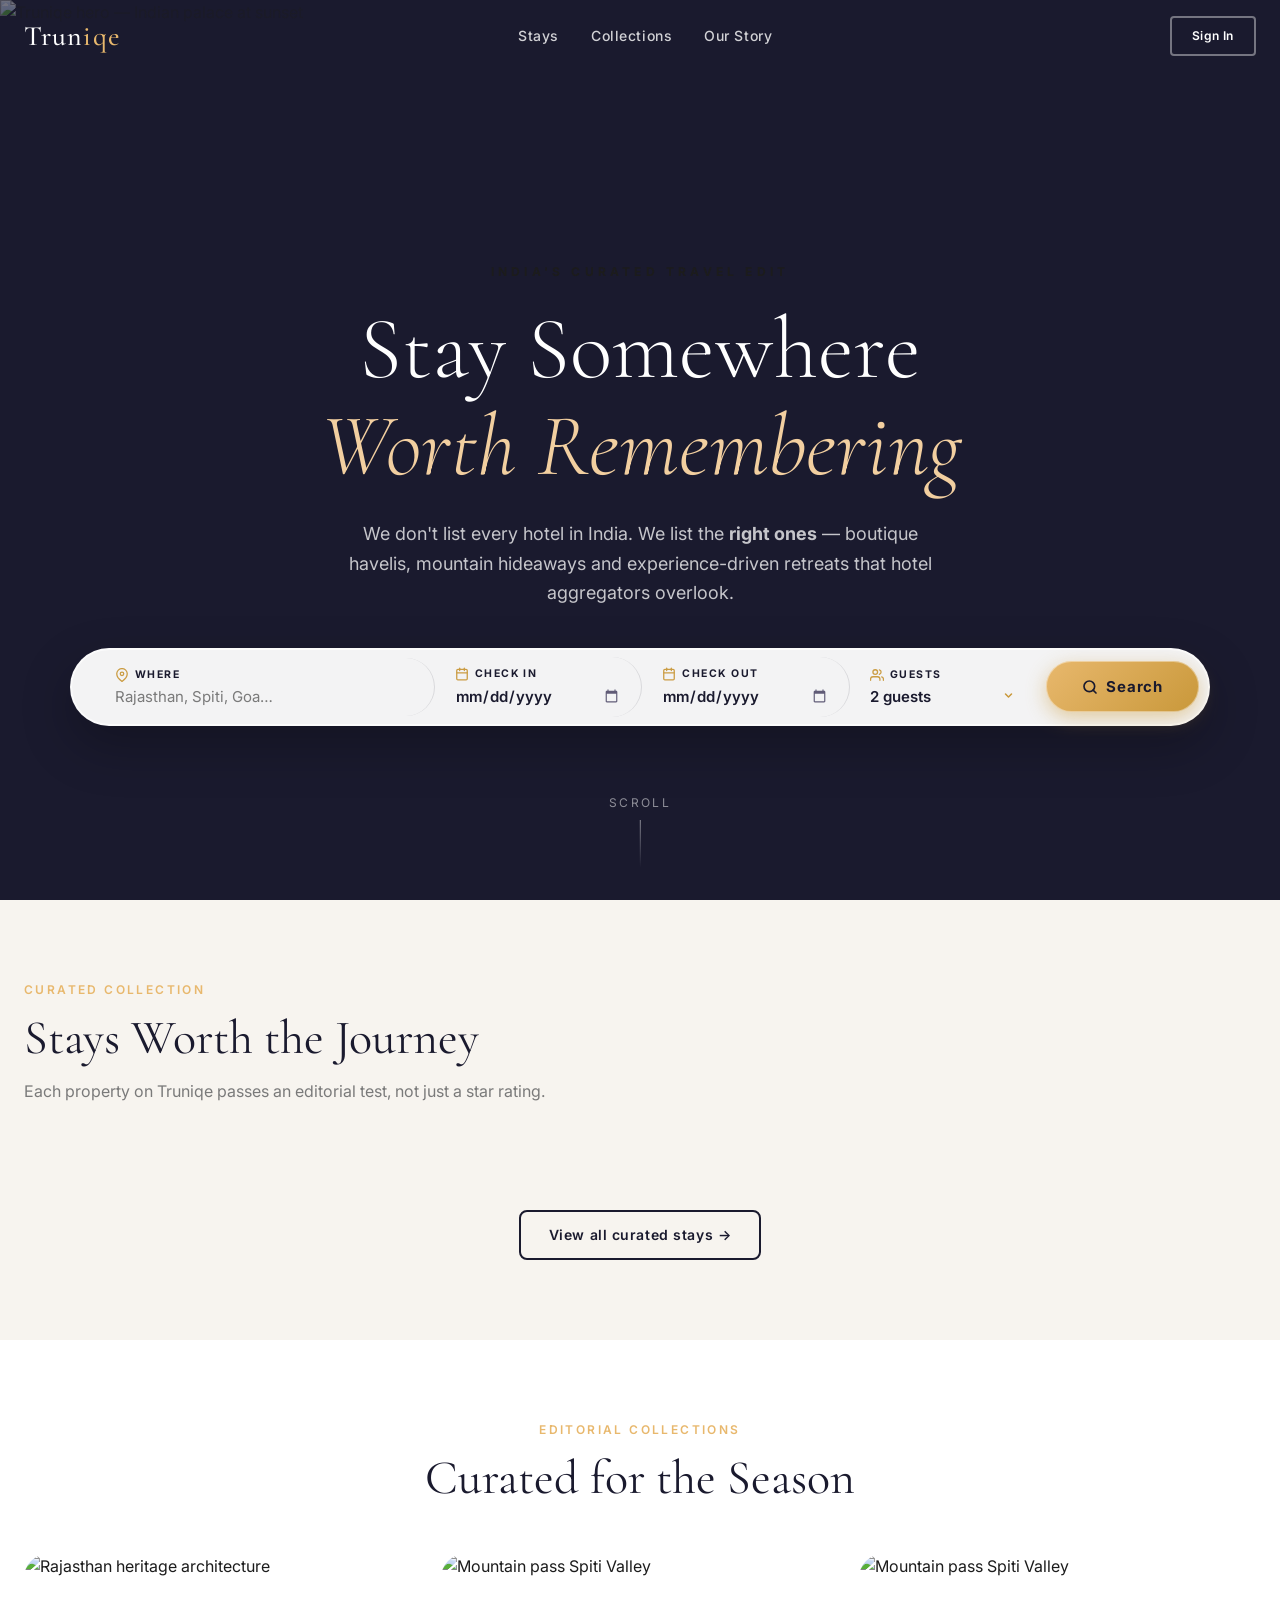
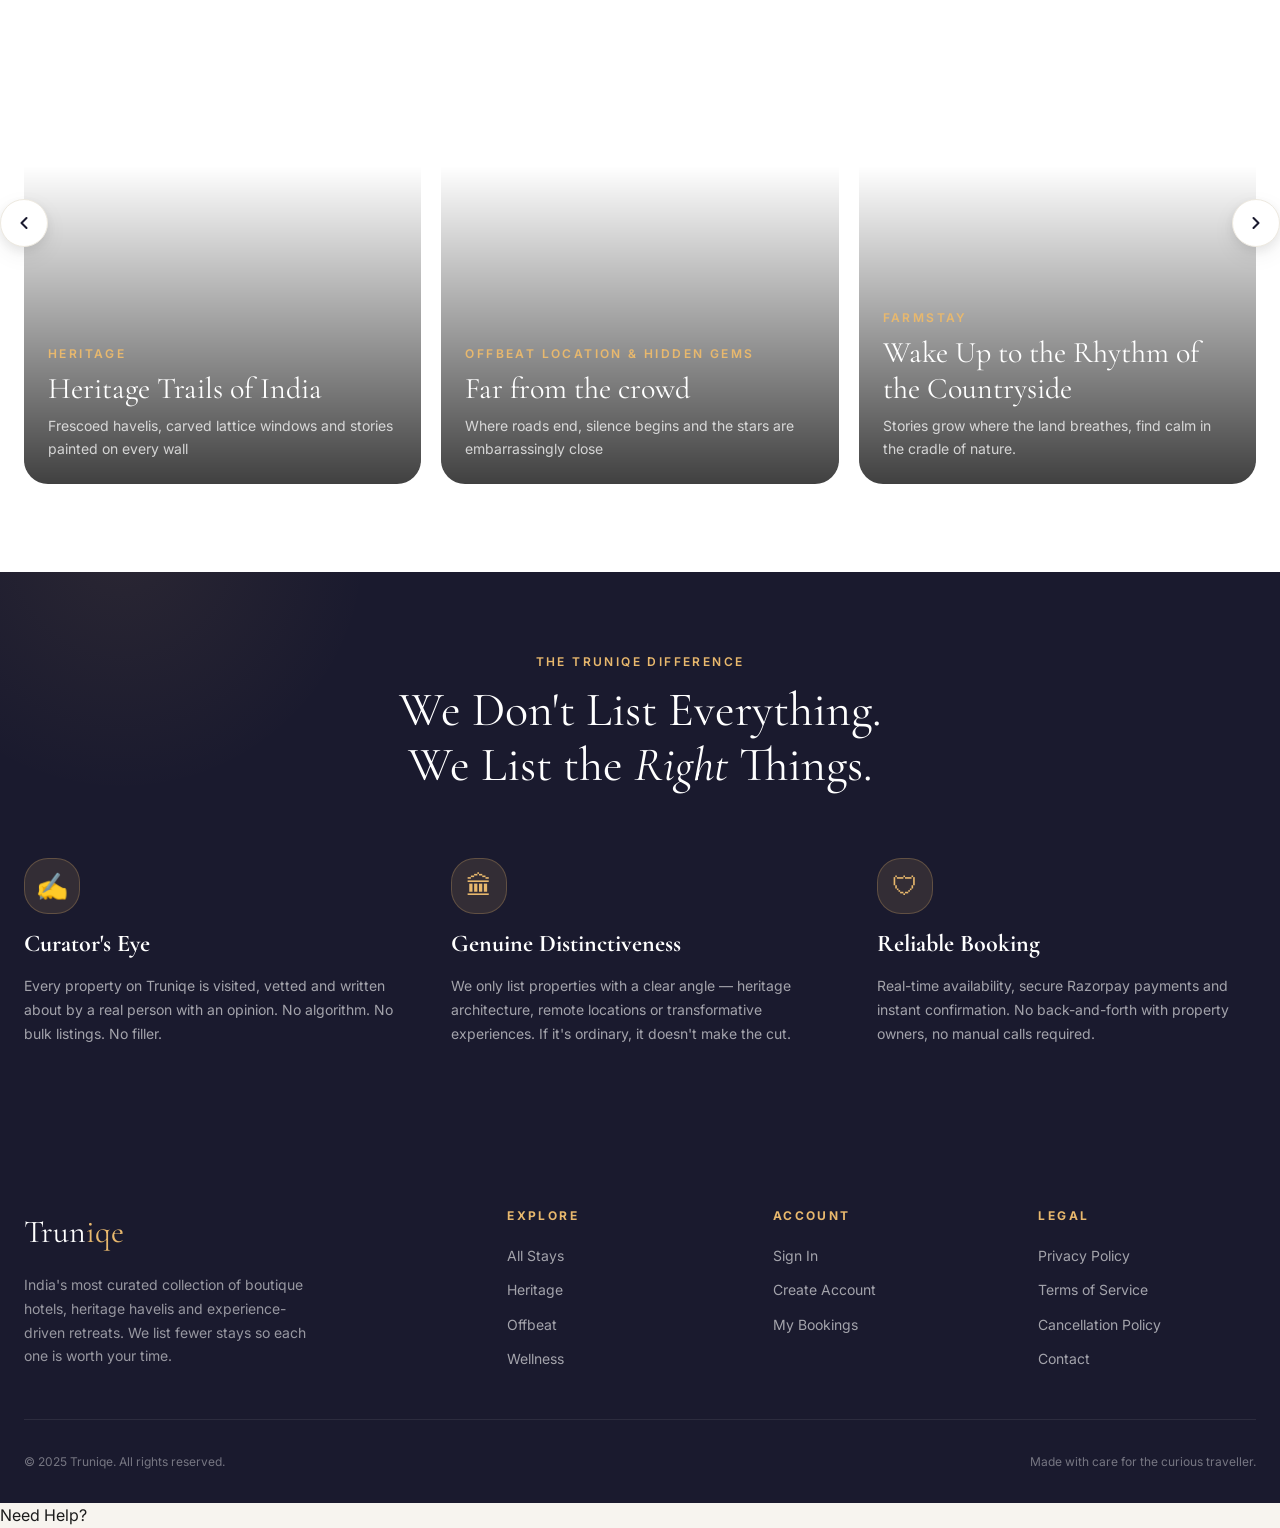
==== commit c0dea929: "Update index.html" ====
--- a/index.html
+++ b/index.html
@@ -715,6 +715,15 @@
         </div>
       </div>
     </footer>
+    <a
+        href="https://wa.me/919910340021?text=Hi%2C%20I%20need%20help%20with%20CatchOut"
+        target="_blank"
+        rel="noopener noreferrer"
+        className="fixed bottom-6 right-6 flex items-center gap-2 bg-[#25D366] hover:bg-[#20b858] text-white pl-4 pr-5 py-3 rounded-full shadow-lg shadow-[#25D366]/20 transition-all hover:scale-105 active:scale-95 z-50"
+      >
+        <MessageCircle size={22} />
+        <span className="text-sm font-bold">Need Help?</span>
+      </a>
 
     <!-- Toast container -->
     <div
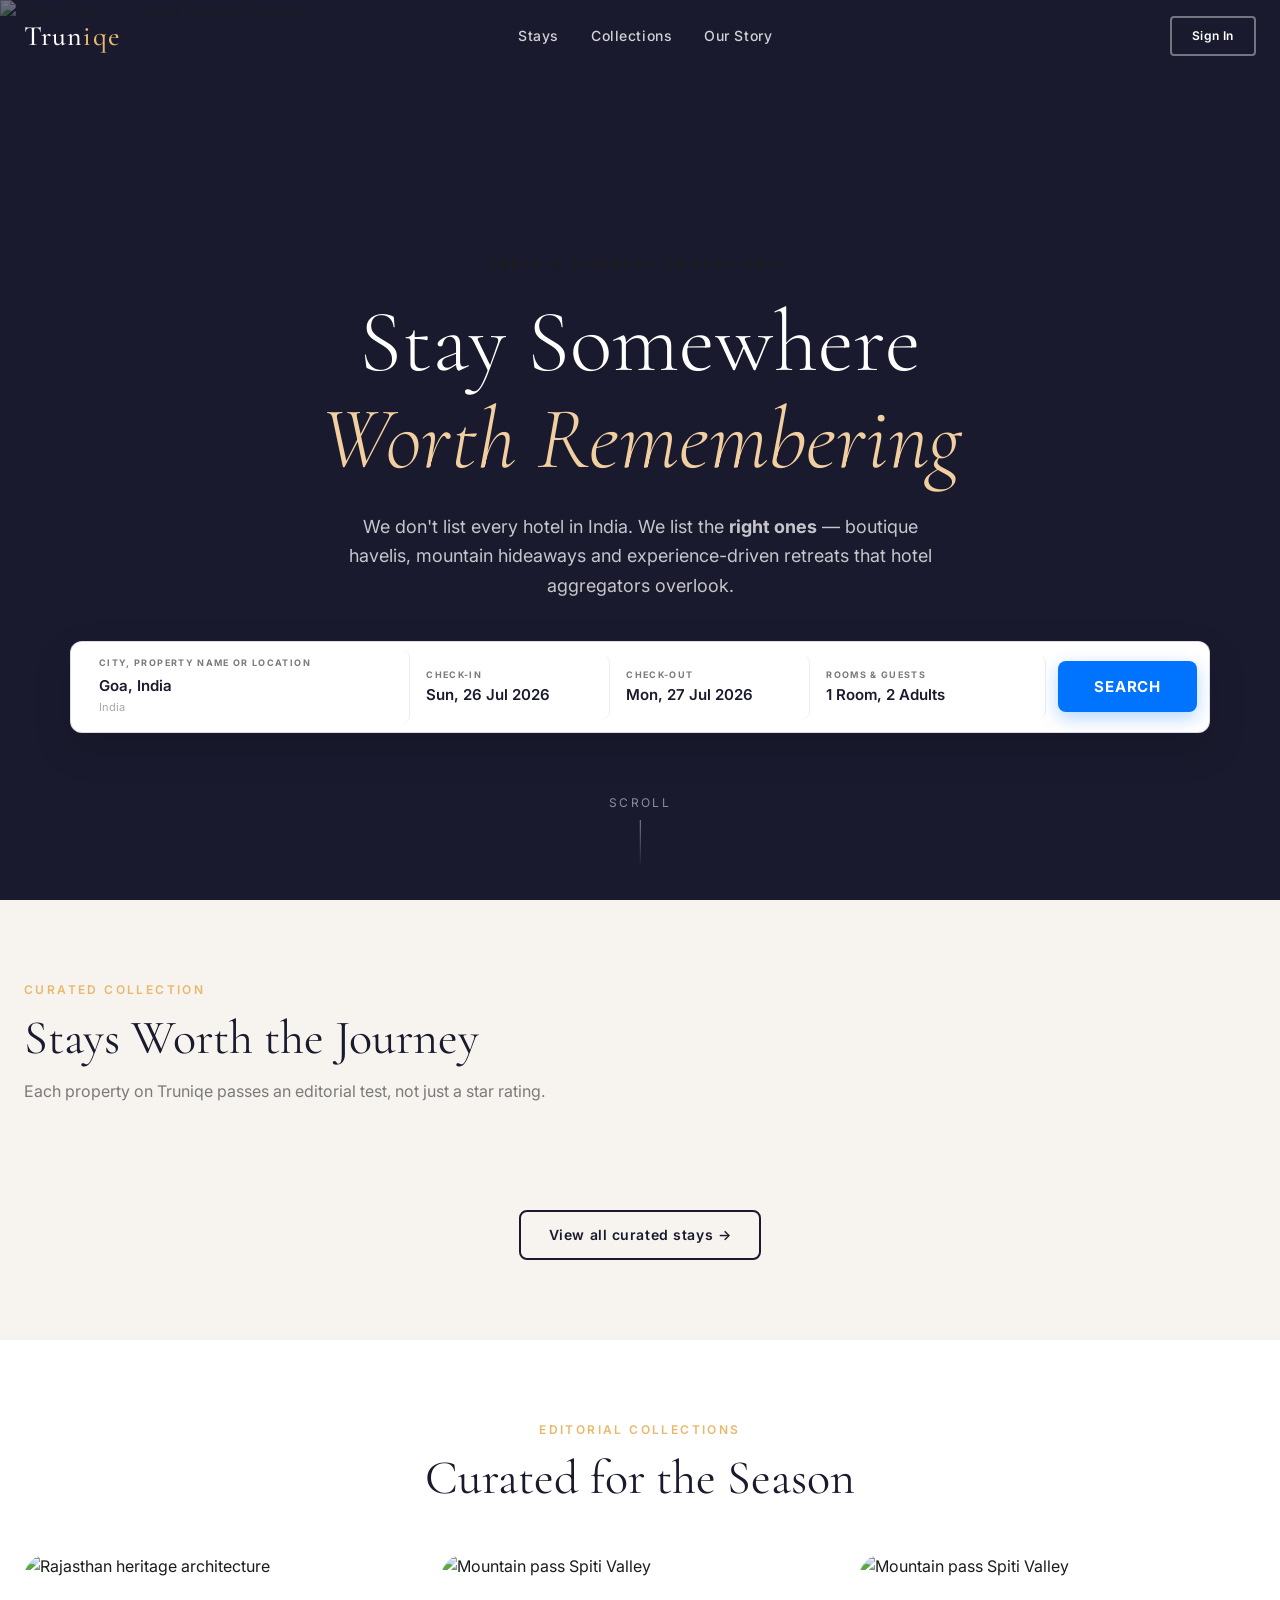
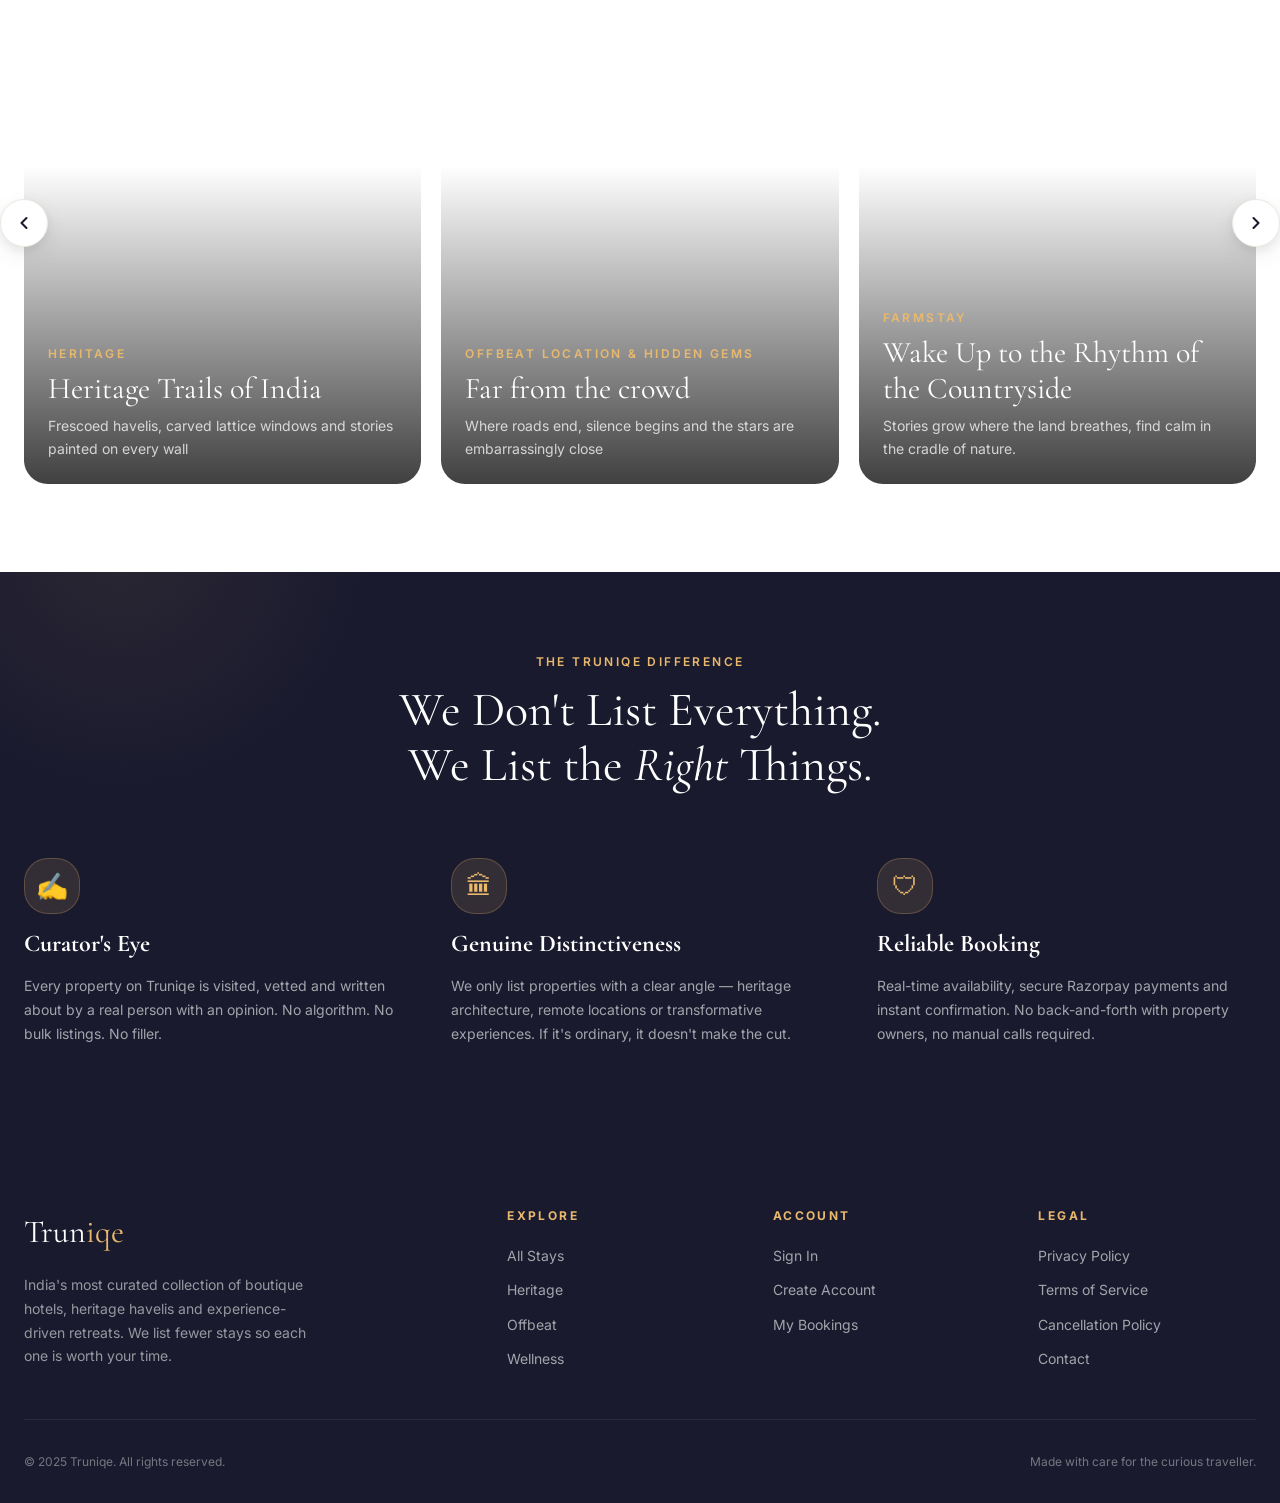
==== commit c6abd140: "Update index.html" ====
--- a/index.html
+++ b/index.html
@@ -203,27 +203,10 @@
           role="search"
           aria-label="Search stays"
         >
-          <div class="search-bar">
-            <div class="search-field">
-              <div class="search-field-header">
-                <svg
-                  class="search-field-icon"
-                  viewBox="0 0 24 24"
-                  width="14"
-                  height="14"
-                  fill="none"
-                  stroke="currentColor"
-                  stroke-width="2"
-                  stroke-linecap="round"
-                  stroke-linejoin="round"
-                >
-                  <path
-                    d="M21 10c0 7-9 13-9 13s-9-6-9-13a9 9 0 0 1 18 0z"
-                  ></path>
-                  <circle cx="12" cy="10" r="3"></circle>
-                </svg>
-                <span class="search-field-label">Where</span>
-              </div>
+          <div class="search-bar rectangular-bar">
+            <!-- Location Block -->
+            <div class="search-field" id="field-destination">
+              <span class="search-field-label">City, Property Name Or Location</span>
               <input
                 type="text"
                 id="search-destination"
@@ -231,113 +214,142 @@
                 placeholder="Rajasthan, Spiti, Goa…"
                 autocomplete="off"
                 aria-label="Destination"
+                value="Goa, India"
               />
-            </div>
-            <div class="search-field">
-              <div class="search-field-header">
-                <svg
-                  class="search-field-icon"
-                  viewBox="0 0 24 24"
-                  width="14"
-                  height="14"
-                  fill="none"
-                  stroke="currentColor"
-                  stroke-width="2"
-                  stroke-linecap="round"
-                  stroke-linejoin="round"
-                >
-                  <rect x="3" y="4" width="18" height="18" rx="2" ry="2"></rect>
-                  <line x1="16" y1="2" x2="16" y2="6"></line>
-                  <line x1="8" y1="2" x2="8" y2="6"></line>
-                  <line x1="3" y1="10" x2="21" y2="10"></line>
-                </svg>
-                <span class="search-field-label">Check In</span>
-              </div>
-              <input
-                type="date"
-                id="search-checkin"
-                class="search-input"
-                aria-label="Check-in date"
-              />
-            </div>
-            <div class="search-field">
-              <div class="search-field-header">
-                <svg
-                  class="search-field-icon"
-                  viewBox="0 0 24 24"
-                  width="14"
-                  height="14"
-                  fill="none"
-                  stroke="currentColor"
-                  stroke-width="2"
-                  stroke-linecap="round"
-                  stroke-linejoin="round"
-                >
-                  <rect x="3" y="4" width="18" height="18" rx="2" ry="2"></rect>
-                  <line x1="16" y1="2" x2="16" y2="6"></line>
-                  <line x1="8" y1="2" x2="8" y2="6"></line>
-                  <line x1="3" y1="10" x2="21" y2="10"></line>
-                </svg>
-                <span class="search-field-label">Check Out</span>
-              </div>
-              <input
-                type="date"
-                id="search-checkout"
-                class="search-input"
-                aria-label="Check-out date"
-              />
-            </div>
-            <div class="search-field">
-              <div class="search-field-header">
-                <svg
-                  class="search-field-icon"
-                  viewBox="0 0 24 24"
-                  width="14"
-                  height="14"
-                  fill="none"
-                  stroke="currentColor"
-                  stroke-width="2"
-                  stroke-linecap="round"
-                  stroke-linejoin="round"
-                >
-                  <path d="M17 21v-2a4 4 0 0 0-4-4H5a4 4 0 0 0-4 4v2"></path>
-                  <circle cx="9" cy="7" r="4"></circle>
-                  <path d="M23 21v-2a4 4 0 0 0-3-3.87"></path>
-                  <path d="M16 3.13a4 4 0 0 1 0 7.75"></path>
-                </svg>
-                <span class="search-field-label">Guests</span>
-              </div>
-              <select
-                id="search-guests"
-                class="search-input"
-                aria-label="Number of guests"
-              >
-                <option value="1">1 guest</option>
-                <option value="2" selected>2 guests</option>
-                <option value="3">3 guests</option>
-                <option value="4">4 guests</option>
-                <option value="5">5+ guests</option>
-              </select>
-            </div>
+              <span class="search-field-sub" id="sub-destination">India</span>
+            </div>
+
+            <!-- Check In Block -->
+            <div class="search-field dropdown-trigger" id="field-checkin" role="button" tabindex="0" aria-haspopup="dialog" aria-label="Select check-in date">
+              <span class="search-field-label">Check-In</span>
+              <span class="search-value-display" id="display-checkin">Sun, 26 Jul 2026</span>
+              <input type="hidden" id="search-checkin" value="2026-07-26">
+            </div>
+
+            <!-- Check Out Block -->
+            <div class="search-field dropdown-trigger" id="field-checkout" role="button" tabindex="0" aria-haspopup="dialog" aria-label="Select check-out date">
+              <span class="search-field-label">Check-Out</span>
+              <span class="search-value-display" id="display-checkout">Mon, 27 Jul 2026</span>
+              <input type="hidden" id="search-checkout" value="2026-07-27">
+            </div>
+
+            <!-- Rooms & Guests Block -->
+            <div class="search-field dropdown-trigger" id="field-guests" role="button" tabindex="0" aria-haspopup="dialog" aria-label="Select rooms and guests">
+              <span class="search-field-label">Rooms & Guests</span>
+              <span class="search-value-display" id="display-guests">1 Room, 2 Adults</span>
+              <input type="hidden" id="search-rooms" value="1">
+              <input type="hidden" id="search-adults" value="2">
+              <input type="hidden" id="search-children" value="0">
+              <input type="hidden" id="search-pets" value="false">
+            </div>
+
+            <!-- Search Button -->
             <button type="submit" class="search-btn" aria-label="Search stays">
-              <svg
-                class="search-btn-icon"
-                viewBox="0 0 24 24"
-                width="16"
-                height="16"
-                fill="none"
-                stroke="currentColor"
-                stroke-width="2.5"
-                stroke-linecap="round"
-                stroke-linejoin="round"
-              >
-                <circle cx="11" cy="11" r="8"></circle>
-                <line x1="21" y1="21" x2="16.65" y2="16.65"></line>
-              </svg>
-              <span>Search</span>
+              <span>SEARCH</span>
             </button>
+
+            <!-- ===================== DOUBLE CALENDAR POPUP ===================== -->
+            <div class="calendar-popup-container" id="calendar-popup" style="display: none;" role="dialog" aria-label="Date range calendar picker">
+              <div class="calendar-double-wrapper">
+                <!-- Left Month (July 2026 by default) -->
+                <div class="calendar-month-col" id="calendar-left-month">
+                  <div class="calendar-month-header">
+                    <button type="button" class="calendar-month-nav-btn" id="btn-prev-month" aria-label="Previous Month">←</button>
+                    <span class="calendar-month-title" id="title-left-month">July 2026</span>
+                    <span></span>
+                  </div>
+                  <div class="calendar-weekdays-grid">
+                    <div class="calendar-weekday">Su</div>
+                    <div class="calendar-weekday">Mo</div>
+                    <div class="calendar-weekday">Tu</div>
+                    <div class="calendar-weekday">We</div>
+                    <div class="calendar-weekday">Th</div>
+                    <div class="calendar-weekday">Fr</div>
+                    <div class="calendar-weekday">Sa</div>
+                  </div>
+                  <div class="calendar-days-grid" id="days-left-month">
+                    <!-- populated dynamically by JS -->
+                  </div>
+                </div>
+                <!-- Right Month (August 2026 by default) -->
+                <div class="calendar-month-col" id="calendar-right-month">
+                  <div class="calendar-month-header">
+                    <span></span>
+                    <span class="calendar-month-title" id="title-right-month">August 2026</span>
+                    <button type="button" class="calendar-month-nav-btn" id="btn-next-month" aria-label="Next Month">→</button>
+                  </div>
+                  <div class="calendar-weekdays-grid">
+                    <div class="calendar-weekday">Su</div>
+                    <div class="calendar-weekday">Mo</div>
+                    <div class="calendar-weekday">Tu</div>
+                    <div class="calendar-weekday">We</div>
+                    <div class="calendar-weekday">Th</div>
+                    <div class="calendar-weekday">Fr</div>
+                    <div class="calendar-weekday">Sa</div>
+                  </div>
+                  <div class="calendar-days-grid" id="days-right-month">
+                    <!-- populated dynamically by JS -->
+                  </div>
+                </div>
+              </div>
+              <div class="calendar-legend-bar">
+                <span class="calendar-legend-item">Holidays & Local Events</span>
+                <span id="calendar-legend-detail" style="font-style: italic;">15 Aug - Independence Day</span>
+              </div>
+            </div>
+
+            <!-- ===================== ROOMS & GUESTS POPUP ===================== -->
+            <div class="guests-popup-container" id="guests-popup" style="display: none;" role="dialog" aria-label="Select guests and rooms">
+              <div class="guests-row">
+                <div class="guests-label-box">
+                  <span class="guests-title">Room</span>
+                </div>
+                <div class="counter-controls">
+                  <button type="button" class="counter-btn" id="btn-rooms-dec" aria-label="Decrease rooms">-</button>
+                  <span class="counter-val" id="val-rooms">1</span>
+                  <button type="button" class="counter-btn" id="btn-rooms-inc" aria-label="Increase rooms">+</button>
+                </div>
+              </div>
+              <div class="guests-row">
+                <div class="guests-label-box">
+                  <span class="guests-title">Adults</span>
+                </div>
+                <div class="counter-controls">
+                  <button type="button" class="counter-btn" id="btn-adults-dec" aria-label="Decrease adults">-</button>
+                  <span class="counter-val" id="val-adults">2</span>
+                  <button type="button" class="counter-btn" id="btn-adults-inc" aria-label="Increase adults">+</button>
+                </div>
+              </div>
+              <div class="guests-row">
+                <div class="guests-label-box">
+                  <span class="guests-title">Children</span>
+                  <span class="guests-subtitle">0 - 17 Years Old</span>
+                </div>
+                <div class="counter-controls">
+                  <button type="button" class="counter-btn" id="btn-children-dec" aria-label="Decrease children">-</button>
+                  <span class="counter-val" id="val-children">0</span>
+                  <button type="button" class="counter-btn" id="btn-children-inc" aria-label="Increase children">+</button>
+                </div>
+              </div>
+              <p class="guests-popup-info-text">Please provide right number of children along with their right age for best options and prices.</p>
+              <div class="pets-checkbox-container">
+                <label class="pets-checkbox-label">
+                  <input type="checkbox" id="chk-pets">
+                  <div class="pets-checkbox-text">
+                    <span class="pets-title">Are you travelling with pets?</span>
+                    <span class="pets-desc">Selecting this option will show only pet-friendly properties. Please review the pet policies & applicable fees, if any.</span>
+                  </div>
+                </label>
+                <div class="pets-paw-icon">🐾</div>
+              </div>
+              <div class="guests-apply-row">
+                <button type="button" class="guests-apply-btn" id="btn-guests-apply">APPLY</button>
+              </div>
+            </div>
+
           </div>
         </form>
+      </div>
       </div>
 
       <div class="hero-scroll" aria-hidden="true">
@@ -715,15 +727,6 @@
         </div>
       </div>
     </footer>
-    <a
-        href="https://wa.me/919910340021?text=Hi%2C%20I%20need%20help%20with%20CatchOut"
-        target="_blank"
-        rel="noopener noreferrer"
-        className="fixed bottom-6 right-6 flex items-center gap-2 bg-[#25D366] hover:bg-[#20b858] text-white pl-4 pr-5 py-3 rounded-full shadow-lg shadow-[#25D366]/20 transition-all hover:scale-105 active:scale-95 z-50"
-      >
-        <MessageCircle size={22} />
-        <span className="text-sm font-bold">Need Help?</span>
-      </a>
 
     <!-- Toast container -->
     <div
--- a/css/components.css
+++ b/css/components.css
@@ -1835,3 +1835,772 @@
 @media (max-width: 540px) {
   .footer-grid { grid-template-columns: 1fr; }
 }
+
+/* ============================================================
+   REDESIGNED RECTANGULAR SEARCH BAR & POPUPS
+   ============================================================ */
+
+.search-bar.rectangular-bar {
+  border-radius: 12px;
+  padding: 8px 12px;
+  grid-template-columns: 1.8fr 1.1fr 1.1fr 1.3fr auto;
+  background: #FFFFFF;
+  border: 1px solid rgba(26, 26, 46, 0.15);
+  box-shadow: 0 15px 40px rgba(0, 0, 0, 0.12);
+  position: relative;
+}
+
+.search-bar.rectangular-bar .search-field {
+  border-radius: 8px;
+  padding: 8px 16px;
+  border-right: 1px solid rgba(26, 26, 46, 0.08);
+  display: flex;
+  flex-direction: column;
+  justify-content: center;
+  align-items: flex-start;
+  min-height: 64px;
+}
+
+.search-bar.rectangular-bar .search-field:last-of-type {
+  border-right: none;
+}
+
+.search-bar.rectangular-bar .search-field:hover {
+  background: rgba(26, 26, 46, 0.03);
+}
+
+.search-bar.rectangular-bar .search-field.active {
+  background: #FFFFFF;
+  box-shadow: 0 4px 16px rgba(0, 0, 0, 0.08);
+}
+
+.search-bar.rectangular-bar .search-field-label {
+  font-size: 9px;
+  font-weight: 700;
+  letter-spacing: 0.15em;
+  text-transform: uppercase;
+  color: var(--text-muted);
+  margin-bottom: 4px;
+}
+
+.search-bar.rectangular-bar .search-value-display {
+  font-size: 15px;
+  font-weight: 600;
+  color: var(--navy);
+  line-height: 1.2;
+}
+
+.search-bar.rectangular-bar .search-field-sub {
+  font-size: 11px;
+  color: var(--text-light);
+  margin-top: 1px;
+}
+
+.search-bar.rectangular-bar .search-btn {
+  background: #0073ff !important;
+  color: #FFFFFF !important;
+  border-radius: 8px !important;
+  padding: 16px 36px !important;
+  font-weight: 700;
+  font-size: 15px;
+  box-shadow: 0 6px 18px rgba(0, 115, 255, 0.3) !important;
+  border: none;
+  margin-left: 12px;
+}
+
+.search-bar.rectangular-bar .search-btn:hover {
+  background: #0060d6 !important;
+  box-shadow: 0 8px 24px rgba(0, 115, 255, 0.45) !important;
+  transform: translateY(-1px) scale(1.01);
+}
+
+.search-bar.rectangular-bar .search-btn:active {
+  transform: translateY(1px);
+}
+
+/* Calendar & Guest Popups Containers */
+.calendar-popup-container,
+.guests-popup-container {
+  position: absolute;
+  top: calc(100% + 8px);
+  background: #FFFFFF;
+  border-radius: 16px;
+  border: 1px solid rgba(26, 26, 46, 0.12);
+  box-shadow: 0 16px 48px rgba(26, 26, 46, 0.18);
+  z-index: 1000;
+  padding: 24px;
+  animation: slideUpFade 200ms cubic-bezier(0.16, 1, 0.3, 1);
+}
+
+@keyframes slideUpFade {
+  from { opacity: 0; transform: translateY(8px); }
+  to { opacity: 1; transform: translateY(0); }
+}
+
+/* Double Calendar View styles */
+.calendar-popup-container {
+  width: 660px;
+  left: 50%;
+  transform: translateX(-50%);
+}
+
+.calendar-double-wrapper {
+  display: flex;
+  gap: 28px;
+}
+
+.calendar-month-col {
+  width: 50%;
+}
+
+.calendar-month-header {
+  display: flex;
+  justify-content: space-between;
+  align-items: center;
+  margin-bottom: 16px;
+}
+
+.calendar-month-title {
+  font-family: var(--font-heading);
+  font-size: 1.25rem;
+  font-weight: 600;
+  color: var(--navy);
+}
+
+.calendar-month-nav-btn {
+  width: 32px;
+  height: 32px;
+  border-radius: 50%;
+  display: flex;
+  align-items: center;
+  justify-content: center;
+  border: 1px solid rgba(26, 26, 46, 0.1);
+  color: var(--navy);
+  font-size: 16px;
+  cursor: pointer;
+  background: #fff;
+  transition: all 150ms;
+}
+
+.calendar-month-nav-btn:hover {
+  background: rgba(26, 26, 46, 0.05);
+}
+
+.calendar-weekdays-grid {
+  display: grid;
+  grid-template-columns: repeat(7, 1fr);
+  text-align: center;
+  margin-bottom: 8px;
+}
+
+.calendar-weekday {
+  font-size: 11px;
+  font-weight: 600;
+  color: var(--text-muted);
+  text-transform: uppercase;
+}
+
+.calendar-days-grid {
+  display: grid;
+  grid-template-columns: repeat(7, 1fr);
+  row-gap: 4px;
+}
+
+.day-cell {
+  height: 48px;
+  display: flex;
+  flex-direction: column;
+  align-items: center;
+  justify-content: center;
+  font-size: 13px;
+  font-weight: 600;
+  color: var(--navy);
+  cursor: pointer;
+  position: relative;
+  transition: background 150ms;
+  border-radius: 4px;
+}
+
+.day-cell:hover:not(.disabled) {
+  background: rgba(26, 26, 46, 0.05);
+}
+
+.day-cell.disabled {
+  color: var(--text-light);
+  cursor: not-allowed;
+  pointer-events: none;
+}
+
+.day-cell.muted {
+  opacity: 0.15;
+  pointer-events: none;
+}
+
+.day-holiday-label {
+  font-size: 8px;
+  color: var(--warning);
+  font-weight: 500;
+  line-height: 1;
+  margin-top: 1px;
+  text-align: center;
+  white-space: nowrap;
+  max-width: 100%;
+  overflow: hidden;
+  text-overflow: ellipsis;
+}
+
+/* Calendar Day Cell Range selection styles */
+.day-cell.selected-start {
+  background: #0073ff !important;
+  color: #FFFFFF !important;
+  border-top-left-radius: 50% !important;
+  border-bottom-left-radius: 50% !important;
+}
+
+.day-cell.selected-start .day-holiday-label {
+  color: rgba(255, 255, 255, 0.8) !important;
+}
+
+.day-cell.selected-end {
+  background: #0073ff !important;
+  color: #FFFFFF !important;
+  border-top-right-radius: 50% !important;
+  border-bottom-right-radius: 50% !important;
+}
+
+.day-cell.selected-end .day-holiday-label {
+  color: rgba(255, 255, 255, 0.8) !important;
+}
+
+.day-cell.in-range {
+  background: #e3f2fd !important;
+  color: #0073ff !important;
+  border-radius: 0 !important;
+}
+
+.calendar-legend-bar {
+  margin-top: 18px;
+  padding-top: 12px;
+  border-top: 1px solid rgba(26, 26, 46, 0.08);
+  display: flex;
+  justify-content: flex-start;
+  align-items: center;
+  gap: 16px;
+  font-size: 11px;
+  color: var(--text-secondary);
+}
+
+.calendar-legend-item::before {
+  content: '';
+  display: inline-block;
+  width: 8px;
+  height: 8px;
+  border-radius: 50%;
+  background: var(--warning);
+  margin-right: 6px;
+}
+
+/* Guests counter popup styles */
+.guests-popup-container {
+  width: 380px;
+  right: 0;
+}
+
+.guests-row {
+  display: flex;
+  justify-content: space-between;
+  align-items: center;
+  padding: 14px 0;
+  border-bottom: 1px solid rgba(26, 26, 46, 0.06);
+}
+
+.guests-row:last-of-type {
+  border-bottom: none;
+}
+
+.guests-label-box {
+  display: flex;
+  flex-direction: column;
+}
+
+.guests-title {
+  font-size: 14px;
+  font-weight: 700;
+  color: var(--navy);
+}
+
+.guests-subtitle {
+  font-size: 11px;
+  color: var(--text-muted);
+  margin-top: 2px;
+}
+
+.counter-controls {
+  display: flex;
+  align-items: center;
+  gap: 16px;
+}
+
+.counter-btn {
+  width: 32px;
+  height: 32px;
+  border-radius: 50%;
+  border: 1px solid rgba(26, 26, 46, 0.15);
+  display: flex;
+  align-items: center;
+  justify-content: center;
+  font-size: 18px;
+  font-weight: 600;
+  color: var(--text-secondary);
+  cursor: pointer;
+  user-select: none;
+  background: #FFFFFF;
+  transition: all 150ms;
+}
+
+.counter-btn:hover {
+  border-color: #0073ff;
+  color: #0073ff;
+}
+
+.counter-btn.disabled {
+  opacity: 0.3;
+  cursor: not-allowed;
+  pointer-events: none;
+}
+
+.counter-val {
+  font-size: 15px;
+  font-weight: 700;
+  color: var(--navy);
+  width: 16px;
+  text-align: center;
+}
+
+.guests-popup-info-text {
+  font-size: 10px;
+  color: var(--text-muted);
+  line-height: 1.4;
+  margin: 14px 0;
+}
+
+.pets-checkbox-container {
+  display: flex;
+  justify-content: space-between;
+  align-items: center;
+  padding: 14px 16px;
+  background: #f8f6f0;
+  border-radius: 12px;
+  border: 1px solid rgba(26, 26, 46, 0.05);
+  margin-top: 12px;
+}
+
+.pets-checkbox-label {
+  display: flex;
+  align-items: flex-start;
+  gap: 10px;
+  cursor: pointer;
+}
+
+.pets-checkbox-label input {
+  margin-top: 3px;
+}
+
+.pets-checkbox-text {
+  display: flex;
+  flex-direction: column;
+}
+
+.pets-title {
+  font-size: 12px;
+  font-weight: 700;
+  color: var(--navy);
+}
+
+.pets-desc {
+  font-size: 10px;
+  color: var(--text-muted);
+  line-height: 1.3;
+  margin-top: 1px;
+}
+
+.pets-paw-icon {
+  font-size: 22px;
+  color: rgba(26, 26, 46, 0.3);
+}
+
+.guests-apply-row {
+  margin-top: 18px;
+  display: flex;
+  justify-content: flex-end;
+}
+
+.guests-apply-btn {
+  background: #0073ff;
+  color: #FFFFFF;
+  border: none;
+  padding: 8px 24px;
+  border-radius: 8px;
+  font-weight: 700;
+  font-size: 13px;
+  cursor: pointer;
+  box-shadow: 0 4px 12px rgba(0, 115, 255, 0.25);
+  transition: all 150ms;
+}
+
+.guests-apply-btn:hover {
+  background: #0060d6;
+  box-shadow: 0 6px 16px rgba(0, 115, 255, 0.4);
+}
+
+/* Mobile search bar adjustments */
+@media (max-width: 768px) {
+  .search-bar.rectangular-bar {
+    grid-template-columns: 1fr;
+    border-radius: 12px;
+    padding: 8px;
+    gap: 4px;
+  }
+  .search-bar.rectangular-bar .search-field {
+    border-right: none;
+    border-bottom: 1px solid rgba(26, 26, 46, 0.06);
+    min-height: auto;
+    padding: 10px 14px;
+  }
+  .search-bar.rectangular-bar .search-field:last-of-type {
+    border-bottom: none;
+  }
+  .search-bar.rectangular-bar .search-btn {
+    width: 100%;
+    margin-left: 0 !important;
+    margin-top: 8px;
+  }
+  .calendar-popup-container {
+    width: calc(100vw - 32px);
+    max-height: 75vh;
+    overflow-y: auto;
+  }
+  .calendar-double-wrapper {
+    flex-direction: column;
+    gap: 20px;
+  }
+  .calendar-month-col {
+    width: 100%;
+  }
+  .guests-popup-container {
+    width: calc(100vw - 32px);
+  }
+}
+
+/* ============================================================
+   HORIZONTAL STAYS LISTING CARDS
+   ============================================================ */
+
+.stay-horizontal-card {
+  display: grid;
+  grid-template-columns: 320px 1fr 240px;
+  background: #FFFFFF;
+  border-radius: 16px;
+  overflow: hidden;
+  box-shadow: 0 4px 16px rgba(0, 0, 0, 0.05);
+  border: 1px solid rgba(26, 26, 46, 0.06);
+  margin-bottom: 24px;
+  transition: transform var(--dur-base) var(--ease-out),
+              box-shadow var(--dur-base) var(--ease-out);
+  position: relative;
+}
+
+.stay-horizontal-card:hover {
+  transform: translateY(-4px);
+  box-shadow: 0 12px 32px rgba(26, 26, 46, 0.12);
+}
+
+.stay-image-container {
+  position: relative;
+  width: 100%;
+  height: 100%;
+  overflow: hidden;
+  background: var(--surface-dark);
+}
+
+.stay-carousel-images {
+  display: flex;
+  height: 100%;
+  width: 100%;
+  transition: transform 300ms var(--ease-out);
+}
+
+.stay-carousel-image {
+  width: 100%;
+  height: 100%;
+  object-fit: cover;
+  flex-shrink: 0;
+}
+
+.stay-carousel-arrow {
+  position: absolute;
+  top: 50%;
+  transform: translateY(-50%);
+  width: 32px;
+  height: 32px;
+  border-radius: 50%;
+  background: rgba(255, 255, 255, 0.85);
+  color: var(--navy);
+  border: none;
+  display: flex;
+  align-items: center;
+  justify-content: center;
+  cursor: pointer;
+  z-index: 10;
+  box-shadow: 0 2px 8px rgba(0,0,0,0.15);
+  transition: all 150ms;
+  font-weight: 700;
+  opacity: 0;
+}
+
+.stay-image-container:hover .stay-carousel-arrow {
+  opacity: 1;
+}
+
+.stay-carousel-arrow:hover {
+  background: #FFFFFF;
+  transform: translateY(-50%) scale(1.05);
+}
+
+.stay-carousel-arrow.left {
+  left: 12px;
+}
+
+.stay-carousel-arrow.right {
+  right: 12px;
+}
+
+.stay-image-count-badge {
+  position: absolute;
+  bottom: 12px;
+  left: 50%;
+  transform: translateX(-50%);
+  background: rgba(0, 0, 0, 0.65);
+  color: #FFFFFF;
+  padding: 4px 12px;
+  border-radius: 12px;
+  font-size: 11px;
+  font-weight: 600;
+  letter-spacing: 0.05em;
+  z-index: 8;
+  pointer-events: none;
+}
+
+.stay-info-container {
+  padding: 24px;
+  display: flex;
+  flex-direction: column;
+  justify-content: space-between;
+  border-right: 1px dashed rgba(26, 26, 46, 0.1);
+}
+
+.stay-title-bar {
+  display: flex;
+  align-items: center;
+  gap: 8px;
+  flex-wrap: wrap;
+}
+
+.stay-verified-icon {
+  color: #0073ff;
+  font-size: 15px;
+  font-weight: 700;
+}
+
+.stay-title {
+  font-family: var(--font-heading);
+  font-size: 1.45rem;
+  font-weight: 600;
+  color: var(--navy);
+  margin: 0;
+  line-height: 1.25;
+}
+
+.stay-stars {
+  color: #ffb300;
+  font-size: 11px;
+  display: flex;
+  gap: 2px;
+}
+
+.stay-landmark-sub {
+  font-size: 13px;
+  color: var(--text-muted);
+  margin: 6px 0 12px;
+  font-weight: 500;
+}
+
+.stay-badges {
+  display: flex;
+  gap: 8px;
+  flex-wrap: wrap;
+  margin-bottom: 14px;
+}
+
+.stay-badge-chip {
+  padding: 3px 8px;
+  border-radius: 4px;
+  font-size: 11px;
+  font-weight: 600;
+  letter-spacing: 0.02em;
+}
+
+.stay-badge-chip.couple-friendly {
+  background: #e3f2fd;
+  color: #1e88e5;
+}
+
+.stay-badge-chip.sponsored {
+  background: rgba(0,0,0,0.06);
+  color: var(--text-secondary);
+  text-transform: uppercase;
+  font-size: 9px;
+  letter-spacing: 0.1em;
+}
+
+.stay-features-list {
+  list-style: none;
+  padding: 0;
+  margin: 0;
+  display: flex;
+  flex-direction: column;
+  gap: 6px;
+}
+
+.stay-feature-item {
+  font-size: 13px;
+  color: var(--text-secondary);
+  display: flex;
+  align-items: center;
+  gap: 8px;
+}
+
+.stay-feature-icon {
+  font-size: 14px;
+  color: var(--text-muted);
+}
+
+.stay-pricing-container {
+  padding: 24px;
+  display: flex;
+  flex-direction: column;
+  justify-content: space-between;
+  align-items: flex-end;
+  background: #fafafa;
+}
+
+.stay-rating-box {
+  display: flex;
+  flex-direction: column;
+  align-items: flex-end;
+  gap: 2px;
+}
+
+.stay-rating-label {
+  font-size: 13px;
+  font-weight: 700;
+  color: var(--navy);
+  line-height: 1;
+}
+
+.stay-rating-count {
+  font-size: 10px;
+  color: var(--text-muted);
+}
+
+.stay-rating-score {
+  background: #0073ff;
+  color: #FFFFFF;
+  padding: 3px 8px;
+  border-radius: 4px;
+  font-weight: 700;
+  font-size: 13px;
+  margin-top: 4px;
+  line-height: 1;
+}
+
+.stay-price-details {
+  text-align: right;
+  margin-top: auto;
+  padding-bottom: 12px;
+  width: 100%;
+}
+
+.stay-price-main {
+  font-size: 1.65rem;
+  font-weight: 700;
+  color: var(--navy);
+  line-height: 1.1;
+  font-family: var(--font-heading);
+}
+
+.stay-price-taxes {
+  font-size: 11px;
+  color: var(--text-muted);
+  margin-top: 2px;
+}
+
+.stay-book-link {
+  font-size: 11px;
+  font-weight: 700;
+  color: #0073ff;
+  text-decoration: underline;
+  cursor: pointer;
+  display: inline-block;
+  margin-top: 4px;
+}
+
+.stay-book-btn {
+  background: #0073ff;
+  color: #FFFFFF;
+  padding: 10px 24px;
+  border-radius: 8px;
+  font-weight: 700;
+  font-size: 13px;
+  border: none;
+  cursor: pointer;
+  transition: all 150ms;
+  width: 100%;
+  text-align: center;
+  box-shadow: 0 4px 12px rgba(0, 115, 255, 0.15);
+}
+
+.stay-book-btn:hover {
+  background: #0060d6;
+  box-shadow: 0 6px 16px rgba(0, 115, 255, 0.3);
+}
+
+@media (max-width: 860px) {
+  .stay-horizontal-card {
+    grid-template-columns: 1fr;
+  }
+  .stay-image-container {
+    height: 220px;
+  }
+  .stay-info-container {
+    border-right: none;
+    border-bottom: 1px dashed rgba(26, 26, 46, 0.1);
+  }
+  .stay-pricing-container {
+    align-items: stretch;
+    flex-direction: row;
+    background: #FFFFFF;
+    border-top: 1px solid rgba(26, 26, 46, 0.05);
+    padding: 16px 24px;
+  }
+  .stay-rating-box {
+    align-items: flex-start;
+  }
+  .stay-price-details {
+    text-align: right;
+    padding-bottom: 0;
+  }
+  .stay-book-btn {
+    display: none;
+  }
+}
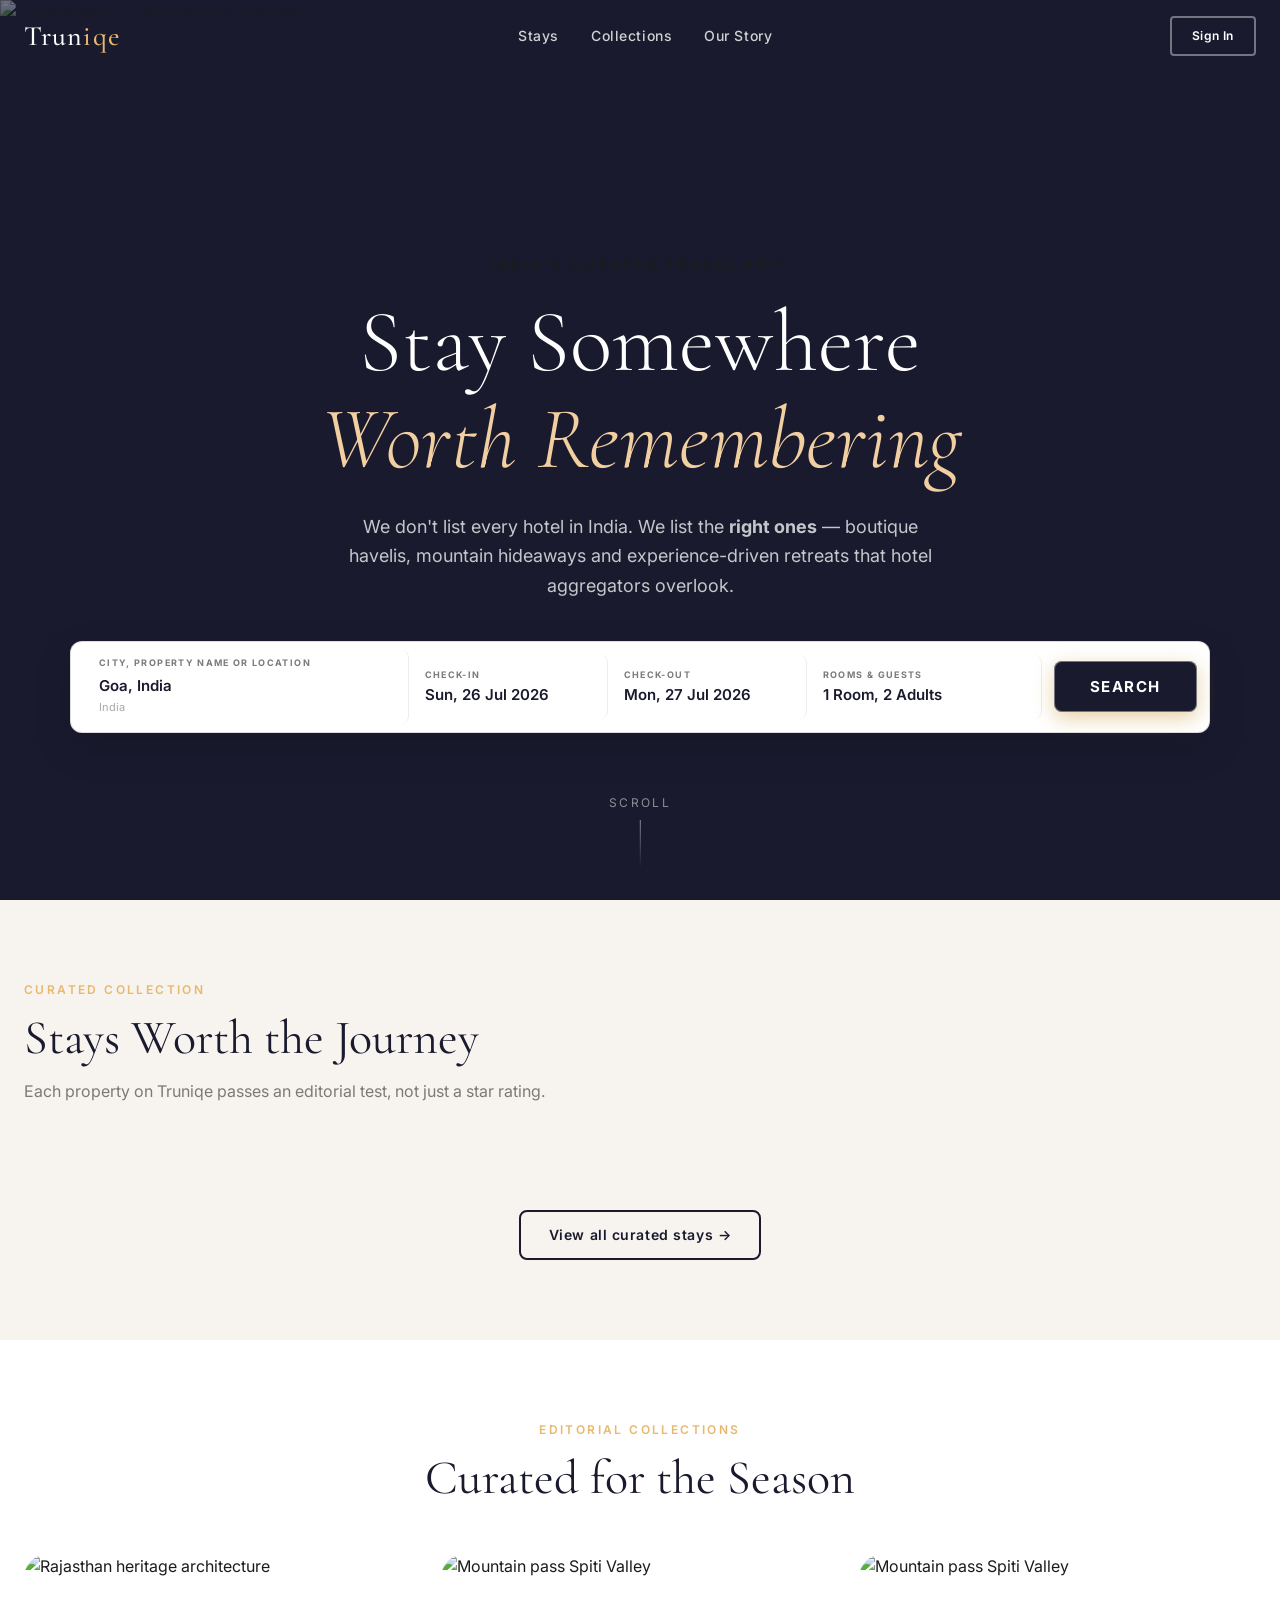
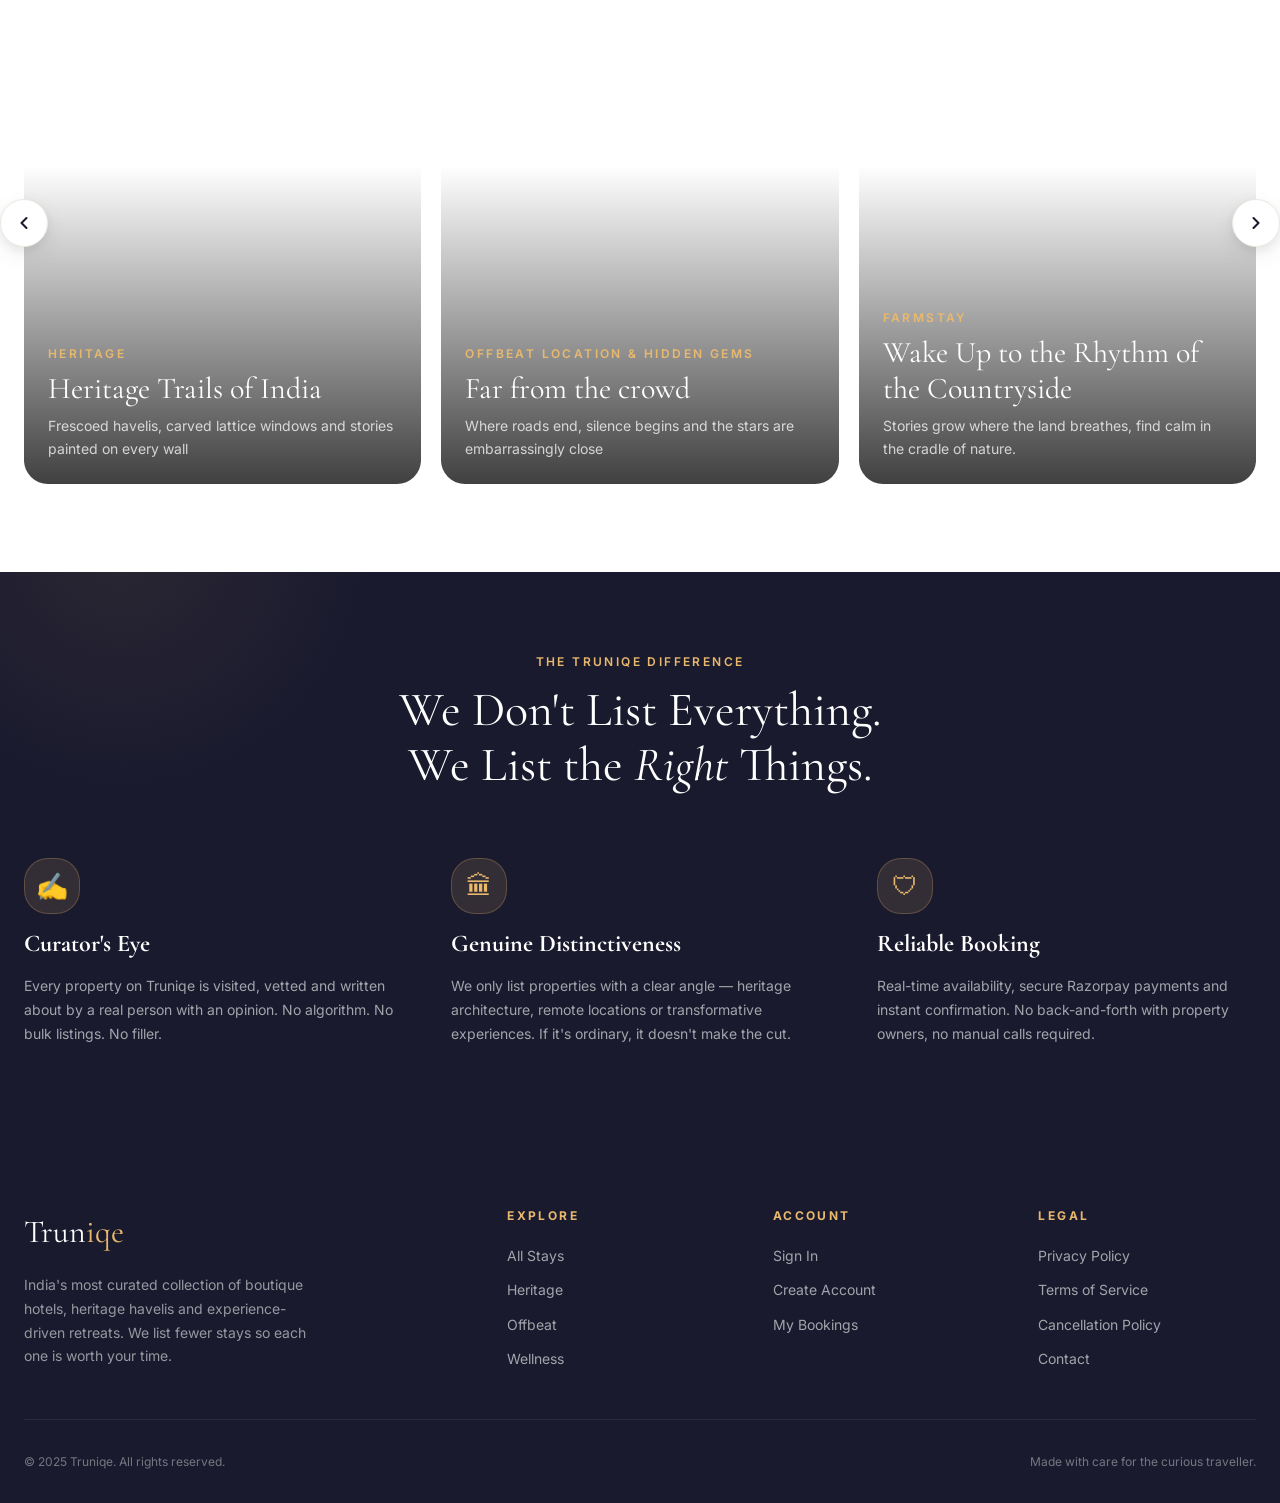
==== commit f5ec29ad: "Update index.html" ====
--- a/index.html
+++ b/index.html
@@ -240,6 +240,7 @@
               <input type="hidden" id="search-rooms" value="1">
               <input type="hidden" id="search-adults" value="2">
               <input type="hidden" id="search-children" value="0">
+              <input type="hidden" id="search-infants" value="0">
               <input type="hidden" id="search-pets" value="false">
             </div>
 
@@ -323,12 +324,23 @@
               <div class="guests-row">
                 <div class="guests-label-box">
                   <span class="guests-title">Children</span>
-                  <span class="guests-subtitle">0 - 17 Years Old</span>
+                  <span class="guests-subtitle">5 - 17 Years Old</span>
                 </div>
                 <div class="counter-controls">
                   <button type="button" class="counter-btn" id="btn-children-dec" aria-label="Decrease children">-</button>
                   <span class="counter-val" id="val-children">0</span>
                   <button type="button" class="counter-btn" id="btn-children-inc" aria-label="Increase children">+</button>
+                </div>
+              </div>
+              <div class="guests-row">
+                <div class="guests-label-box">
+                  <span class="guests-title">Infants</span>
+                  <span class="guests-subtitle">0 - 5 Years Old</span>
+                </div>
+                <div class="counter-controls">
+                  <button type="button" class="counter-btn" id="btn-infants-dec" aria-label="Decrease infants">-</button>
+                  <span class="counter-val" id="val-infants">0</span>
+                  <button type="button" class="counter-btn" id="btn-infants-inc" aria-label="Increase infants">+</button>
                 </div>
               </div>
               <p class="guests-popup-info-text">Please provide right number of children along with their right age for best options and prices.</p>
--- a/css/components.css
+++ b/css/components.css
@@ -1897,20 +1897,19 @@
 }
 
 .search-bar.rectangular-bar .search-btn {
-  background: #0073ff !important;
+  background: #1a1a2e !important;
   color: #FFFFFF !important;
   border-radius: 8px !important;
-  padding: 16px 36px !important;
-  font-weight: 700;
-  font-size: 15px;
-  box-shadow: 0 6px 18px rgba(0, 115, 255, 0.3) !important;
-  border: none;
+  border: none !important;
+  font-weight: 700 !important;
+  letter-spacing: 0.1em !important;
+  transition: all 200ms ease !important;
   margin-left: 12px;
 }
 
 .search-bar.rectangular-bar .search-btn:hover {
-  background: #0060d6 !important;
-  box-shadow: 0 8px 24px rgba(0, 115, 255, 0.45) !important;
+  background: #c5a880 !important;
+  box-shadow: 0 8px 24px rgba(26, 26, 46, 0.18) !important;
   transform: translateY(-1px) scale(1.01);
 }
 
@@ -2604,3 +2603,55 @@
     display: none;
   }
 }
+
+/* ============================================================
+   WHATSAPP FLOATING WIDGET
+   ============================================================ */
+.whatsapp-widget-floating {
+  position: fixed;
+  bottom: 24px;
+  right: 24px;
+  background: #25D366;
+  color: #FFFFFF !important;
+  padding: 12px 20px 12px 16px;
+  border-radius: 30px;
+  box-shadow: 0 4px 16px rgba(37, 211, 102, 0.4);
+  display: flex;
+  align-items: center;
+  gap: 8px;
+  font-size: 13px;
+  font-weight: 700;
+  z-index: 10000;
+  text-decoration: none;
+  transition: transform 0.2s, background 0.2s;
+  font-family: -apple-system, BlinkMacSystemFont, "Segoe UI", Roboto, Helvetica, Arial, sans-serif;
+  animation: pulseShadow 2s infinite;
+}
+
+@keyframes pulseShadow {
+  0% { box-shadow: 0 4px 16px rgba(37, 211, 102, 0.4); }
+  50% { box-shadow: 0 4px 28px rgba(37, 211, 102, 0.7); }
+  100% { box-shadow: 0 4px 16px rgba(37, 211, 102, 0.4); }
+}
+
+.whatsapp-widget-floating:hover {
+  background: #20BA5A;
+  transform: scale(1.05);
+  color: #FFFFFF !important;
+  text-decoration: none;
+}
+
+.whatsapp-widget-floating svg {
+  fill: #FFFFFF;
+}
+
+@media (max-width: 768px) {
+  .whatsapp-widget-floating {
+    bottom: 16px;
+    right: 16px;
+    padding: 10px 14px;
+  }
+  .whatsapp-widget-floating span {
+    display: none;
+  }
+}
--- a/css/pages.css
+++ b/css/pages.css
@@ -682,14 +682,15 @@
     flex-direction: column;
     align-items: center;
     justify-content: center;
-    overflow: hidden;
     background: var(--navy);
+    z-index: 10;
   }
 
   .hero-bg {
     position: absolute;
     inset: 0;
     z-index: 0;
+    overflow: hidden;
   }
 
   .hero-bg img {
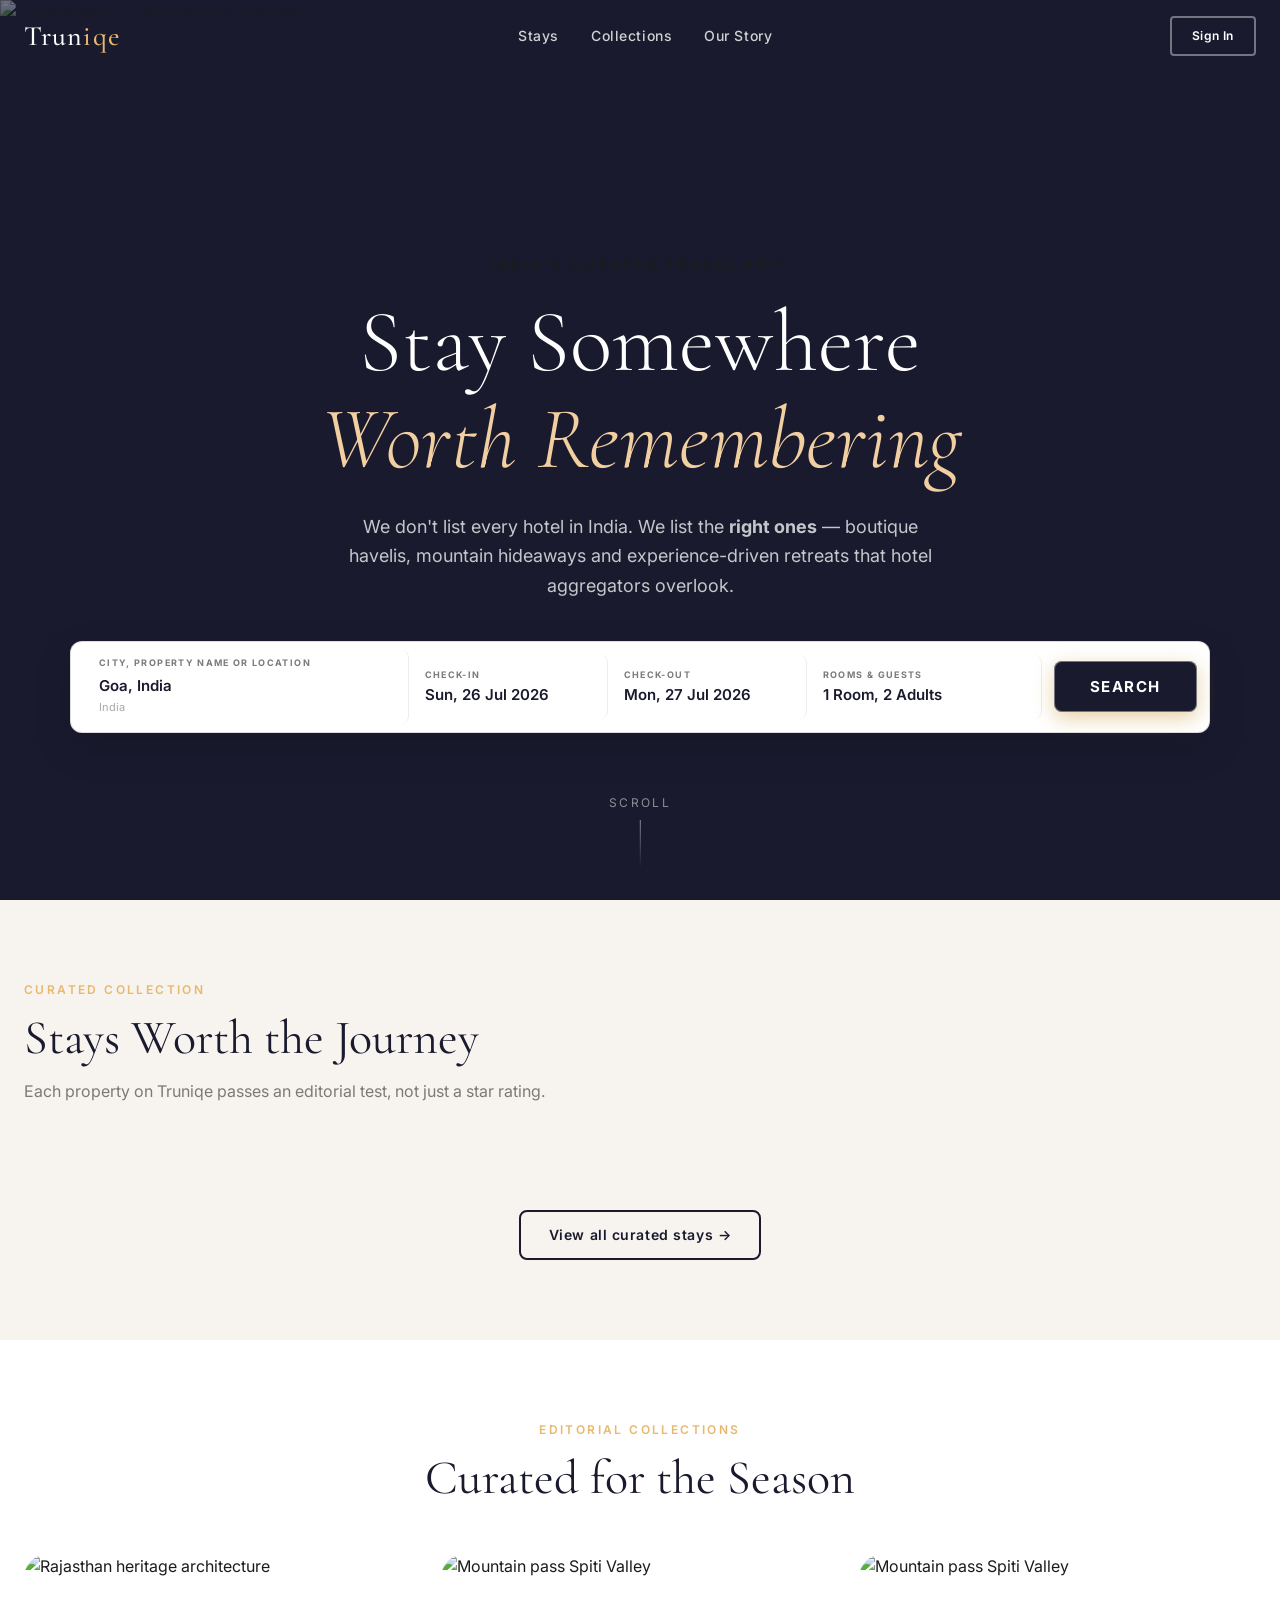
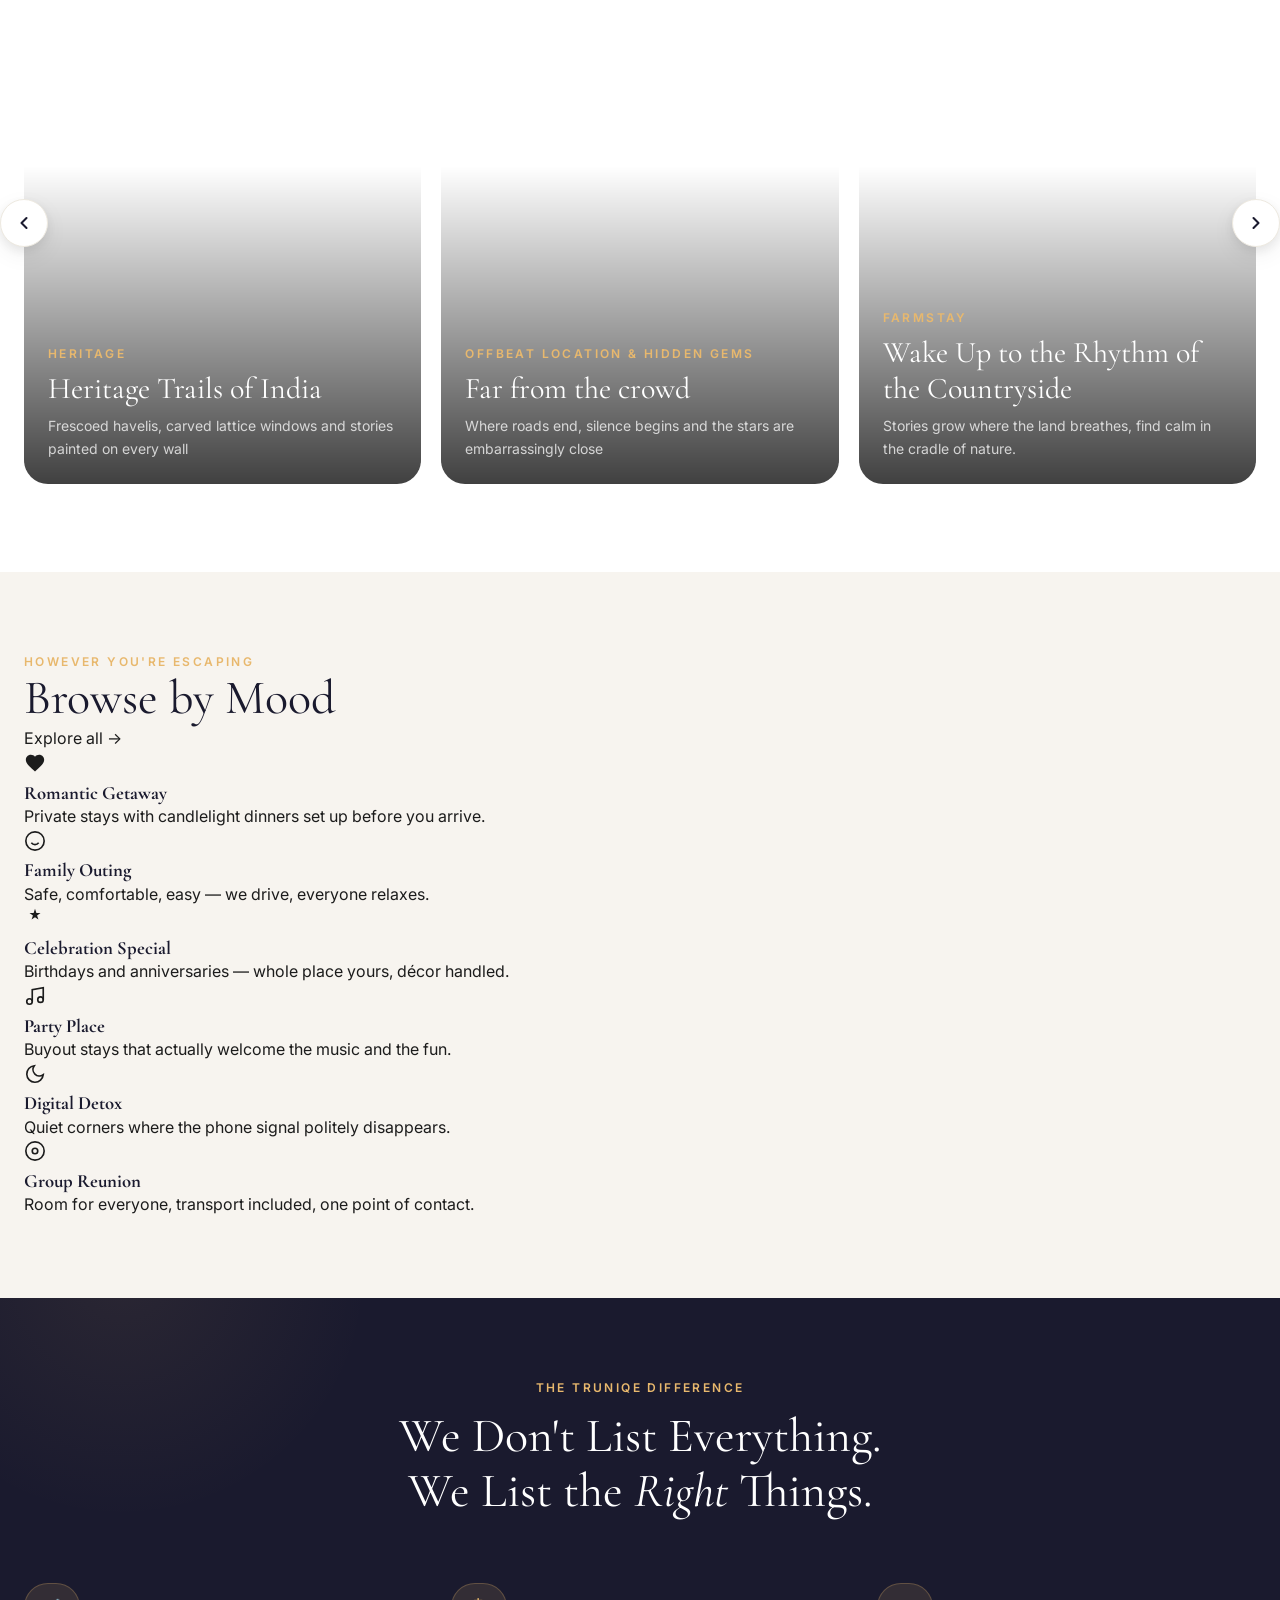
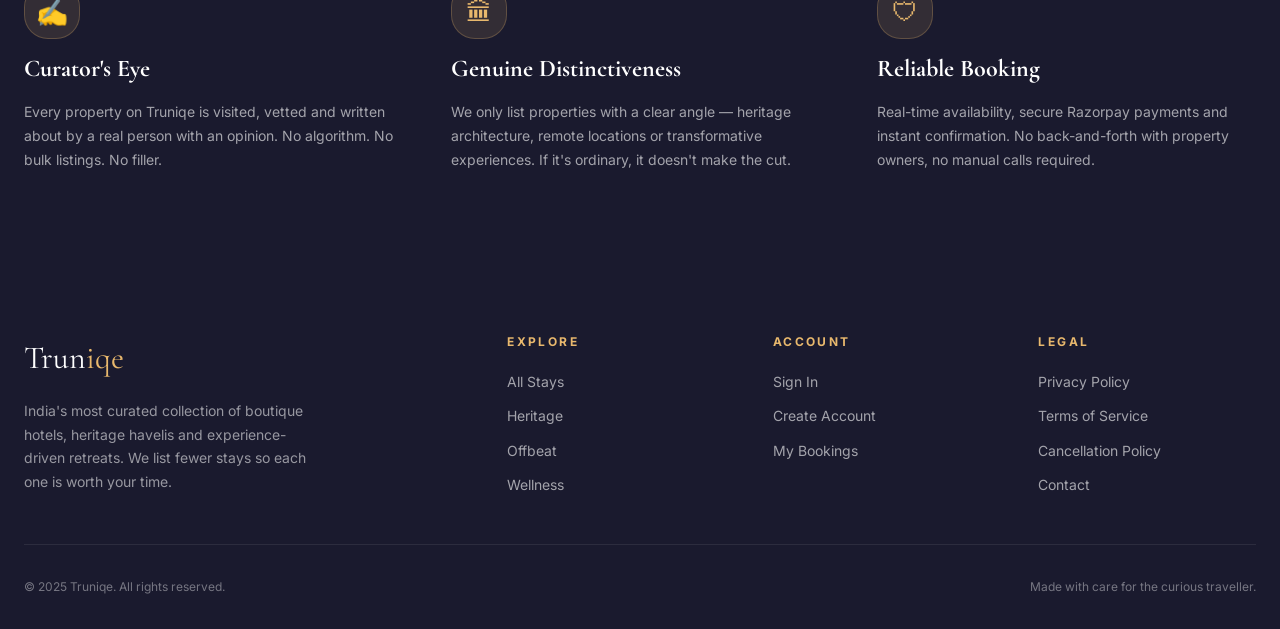
==== commit daa608ab: "Update index.html" ====
--- a/index.html
+++ b/index.html
@@ -625,6 +625,75 @@
       </div>
     </section>
 
+    <!-- ===================== BROWSE BY MOOD ===================== -->
+    <section class="mood-section section" aria-labelledby="mood-heading">
+      <div class="container">
+        <div class="mood-header">
+          <div>
+            <p class="eyebrow mood-eyebrow">However You're Escaping</p>
+            <h2 class="section-title mood-title" id="mood-heading">Browse by Mood</h2>
+          </div>
+          <a href="/properties.html" class="mood-explore-link" aria-label="Explore all moods">Explore all &rarr;</a>
+        </div>
+
+        <div class="mood-grid stagger-children" role="list">
+          <!-- Romantic Getaway -->
+          <a href="/properties.html?tag=Experience-Driven" class="mood-card observe-scroll" role="listitem" aria-label="Romantic Getaway">
+            <div class="mood-card-icon" aria-hidden="true">
+              <svg viewBox="0 0 24 24" fill="currentColor" width="22" height="22"><path d="M12 21.35l-1.45-1.32C5.4 15.36 2 12.28 2 8.5 2 5.42 4.42 3 7.5 3c1.74 0 3.41.81 4.5 2.09C13.09 3.81 14.76 3 16.5 3 19.58 3 22 5.42 22 8.5c0 3.78-3.4 6.86-8.55 11.54L12 21.35z"/></svg>
+            </div>
+            <h3 class="mood-card-title">Romantic Getaway</h3>
+            <p class="mood-card-desc">Private stays with candlelight dinners set up before you arrive.</p>
+          </a>
+
+          <!-- Family Outing -->
+          <a href="/properties.html?tag=Experience-Driven" class="mood-card observe-scroll" role="listitem" aria-label="Family Outing">
+            <div class="mood-card-icon" aria-hidden="true">
+              <svg viewBox="0 0 24 24" fill="none" stroke="currentColor" stroke-width="1.8" width="22" height="22"><circle cx="12" cy="12" r="10"/><path d="M8 14s1.5 2 4 2 4-2 4-2"/><line x1="9" y1="9" x2="9.01" y2="9"/><line x1="15" y1="9" x2="15.01" y2="9"/></svg>
+            </div>
+            <h3 class="mood-card-title">Family Outing</h3>
+            <p class="mood-card-desc">Safe, comfortable, easy — we drive, everyone relaxes.</p>
+          </a>
+
+          <!-- Celebration Special -->
+          <a href="/properties.html?tag=Experience-Driven" class="mood-card observe-scroll" role="listitem" aria-label="Celebration Special">
+            <div class="mood-card-icon" aria-hidden="true">
+              <svg viewBox="0 0 24 24" fill="currentColor" width="22" height="22"><path d="M12 2l1.5 4.5H18l-3.75 2.7 1.5 4.5L12 11.1l-3.75 2.6 1.5-4.5L6 6.5h4.5z"/></svg>
+            </div>
+            <h3 class="mood-card-title">Celebration Special</h3>
+            <p class="mood-card-desc">Birthdays and anniversaries — whole place yours, décor handled.</p>
+          </a>
+
+          <!-- Party Place -->
+          <a href="/properties.html?tag=Experience-Driven" class="mood-card observe-scroll" role="listitem" aria-label="Party Place">
+            <div class="mood-card-icon" aria-hidden="true">
+              <svg viewBox="0 0 24 24" fill="none" stroke="currentColor" stroke-width="1.8" width="22" height="22"><path d="M9 18V5l12-2v13"/><circle cx="6" cy="18" r="3"/><circle cx="18" cy="16" r="3"/></svg>
+            </div>
+            <h3 class="mood-card-title">Party Place</h3>
+            <p class="mood-card-desc">Buyout stays that actually welcome the music and the fun.</p>
+          </a>
+
+          <!-- Digital Detox -->
+          <a href="/properties.html?tag=Offbeat+Location" class="mood-card observe-scroll" role="listitem" aria-label="Digital Detox">
+            <div class="mood-card-icon" aria-hidden="true">
+              <svg viewBox="0 0 24 24" fill="none" stroke="currentColor" stroke-width="1.8" width="22" height="22"><path d="M21 12.79A9 9 0 1 1 11.21 3 7 7 0 0 0 21 12.79z"/></svg>
+            </div>
+            <h3 class="mood-card-title">Digital Detox</h3>
+            <p class="mood-card-desc">Quiet corners where the phone signal politely disappears.</p>
+          </a>
+
+          <!-- Group Reunion -->
+          <a href="/properties.html?tag=Experience-Driven" class="mood-card observe-scroll" role="listitem" aria-label="Group Reunion">
+            <div class="mood-card-icon" aria-hidden="true">
+              <svg viewBox="0 0 24 24" fill="none" stroke="currentColor" stroke-width="1.8" width="22" height="22"><circle cx="12" cy="12" r="10"/><circle cx="12" cy="12" r="3"/></svg>
+            </div>
+            <h3 class="mood-card-title">Group Reunion</h3>
+            <p class="mood-card-desc">Room for everyone, transport included, one point of contact.</p>
+          </a>
+        </div>
+      </div>
+    </section>
+
     <!-- ===================== WHY TRUNIQE ===================== -->
     <section class="why-strip section" id="why" aria-labelledby="why-heading">
       <div class="container">
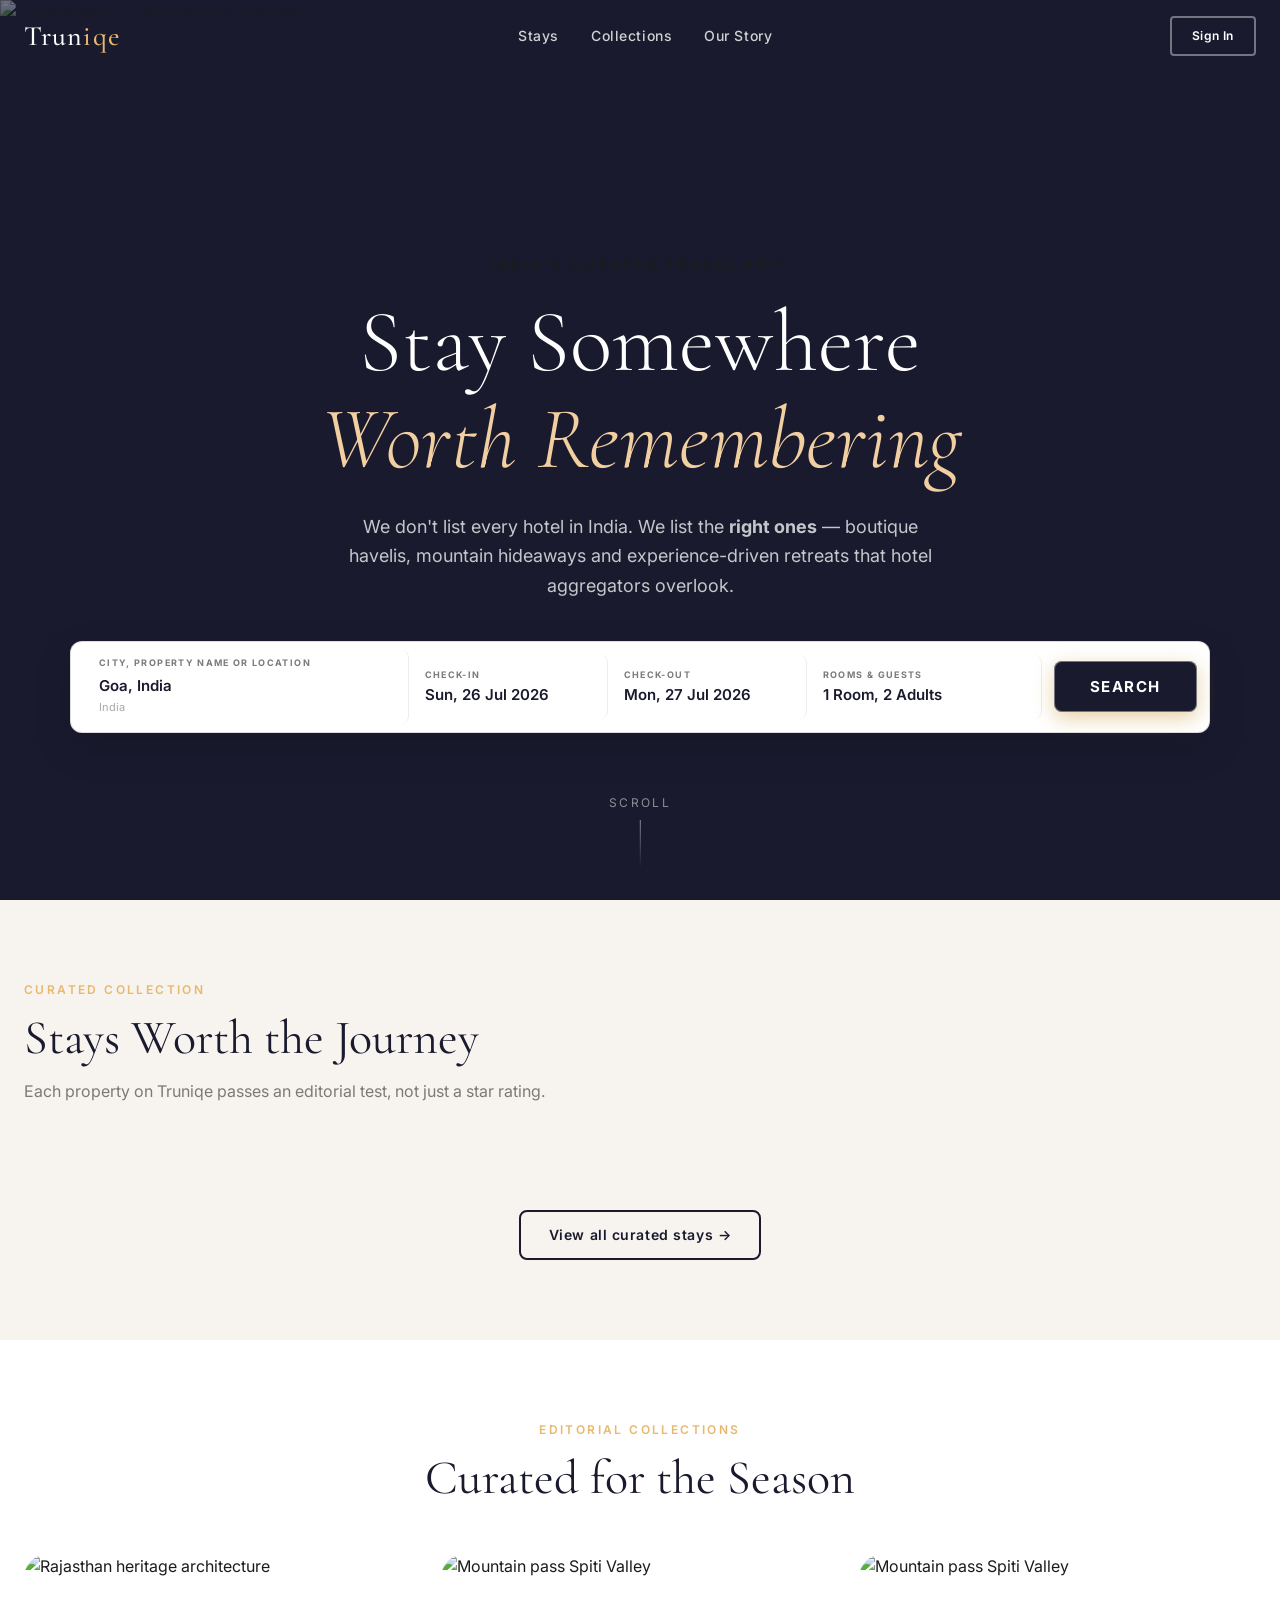
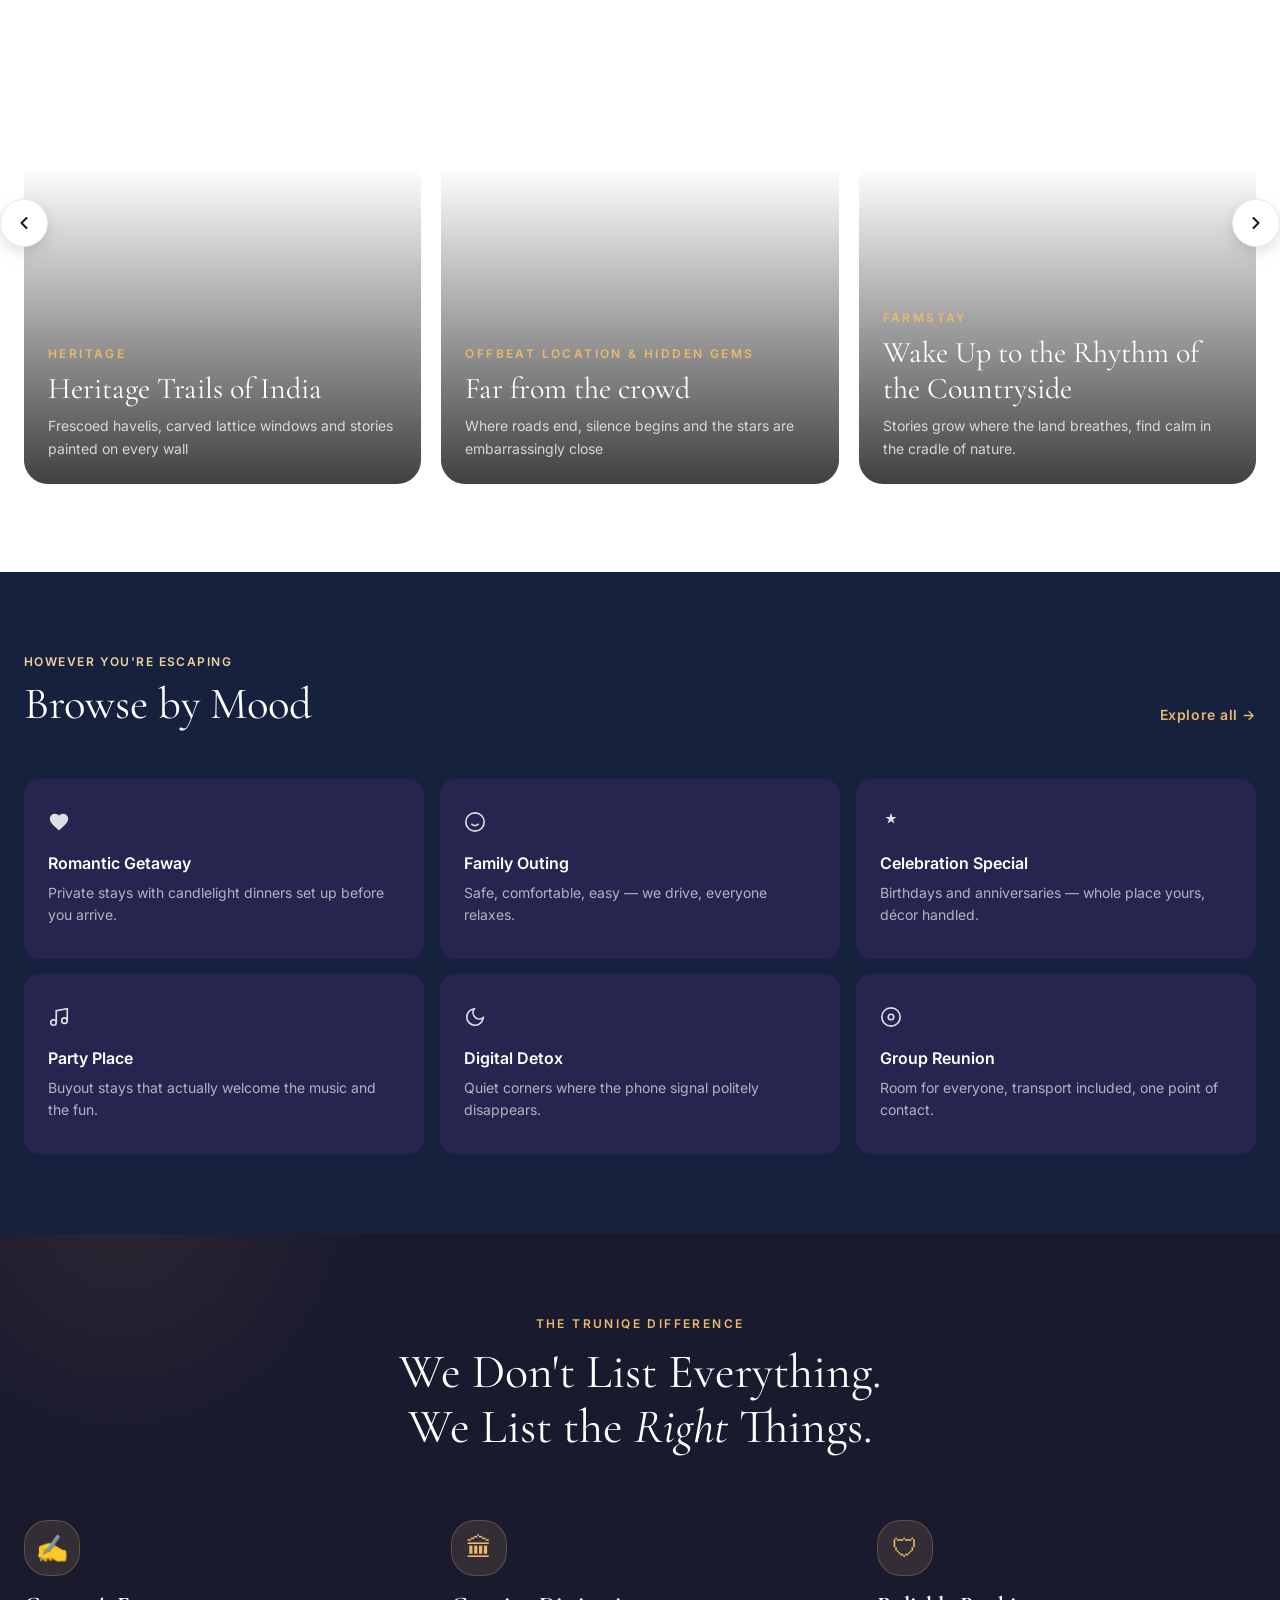
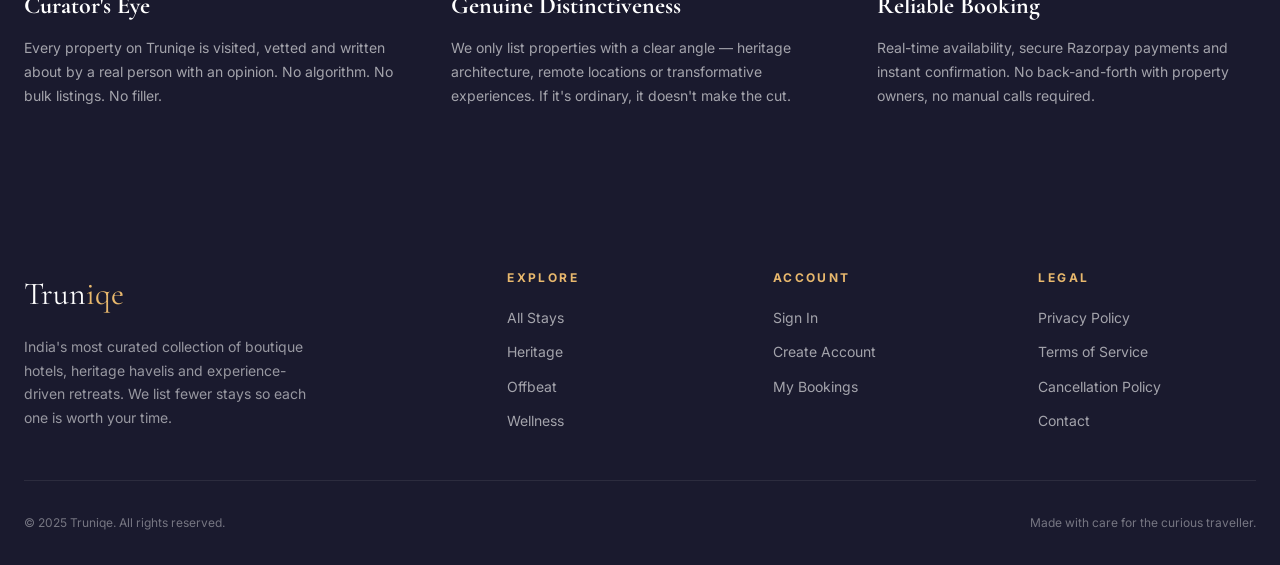
==== commit 3ca0483f: "Update index.html" ====
--- a/index.html
+++ b/index.html
@@ -638,7 +638,7 @@
 
         <div class="mood-grid stagger-children" role="list">
           <!-- Romantic Getaway -->
-          <a href="/properties.html?tag=Experience-Driven" class="mood-card observe-scroll" role="listitem" aria-label="Romantic Getaway">
+          <a href="/properties.html?mood=romantic" class="mood-card observe-scroll" role="listitem" aria-label="Romantic Getaway">
             <div class="mood-card-icon" aria-hidden="true">
               <svg viewBox="0 0 24 24" fill="currentColor" width="22" height="22"><path d="M12 21.35l-1.45-1.32C5.4 15.36 2 12.28 2 8.5 2 5.42 4.42 3 7.5 3c1.74 0 3.41.81 4.5 2.09C13.09 3.81 14.76 3 16.5 3 19.58 3 22 5.42 22 8.5c0 3.78-3.4 6.86-8.55 11.54L12 21.35z"/></svg>
             </div>
@@ -647,7 +647,7 @@
           </a>
 
           <!-- Family Outing -->
-          <a href="/properties.html?tag=Experience-Driven" class="mood-card observe-scroll" role="listitem" aria-label="Family Outing">
+          <a href="/properties.html?mood=family" class="mood-card observe-scroll" role="listitem" aria-label="Family Outing">
             <div class="mood-card-icon" aria-hidden="true">
               <svg viewBox="0 0 24 24" fill="none" stroke="currentColor" stroke-width="1.8" width="22" height="22"><circle cx="12" cy="12" r="10"/><path d="M8 14s1.5 2 4 2 4-2 4-2"/><line x1="9" y1="9" x2="9.01" y2="9"/><line x1="15" y1="9" x2="15.01" y2="9"/></svg>
             </div>
@@ -656,7 +656,7 @@
           </a>
 
           <!-- Celebration Special -->
-          <a href="/properties.html?tag=Experience-Driven" class="mood-card observe-scroll" role="listitem" aria-label="Celebration Special">
+          <a href="/properties.html?mood=celebration" class="mood-card observe-scroll" role="listitem" aria-label="Celebration Special">
             <div class="mood-card-icon" aria-hidden="true">
               <svg viewBox="0 0 24 24" fill="currentColor" width="22" height="22"><path d="M12 2l1.5 4.5H18l-3.75 2.7 1.5 4.5L12 11.1l-3.75 2.6 1.5-4.5L6 6.5h4.5z"/></svg>
             </div>
@@ -665,7 +665,7 @@
           </a>
 
           <!-- Party Place -->
-          <a href="/properties.html?tag=Experience-Driven" class="mood-card observe-scroll" role="listitem" aria-label="Party Place">
+          <a href="/properties.html?mood=party" class="mood-card observe-scroll" role="listitem" aria-label="Party Place">
             <div class="mood-card-icon" aria-hidden="true">
               <svg viewBox="0 0 24 24" fill="none" stroke="currentColor" stroke-width="1.8" width="22" height="22"><path d="M9 18V5l12-2v13"/><circle cx="6" cy="18" r="3"/><circle cx="18" cy="16" r="3"/></svg>
             </div>
@@ -674,7 +674,7 @@
           </a>
 
           <!-- Digital Detox -->
-          <a href="/properties.html?tag=Offbeat+Location" class="mood-card observe-scroll" role="listitem" aria-label="Digital Detox">
+          <a href="/properties.html?mood=detox" class="mood-card observe-scroll" role="listitem" aria-label="Digital Detox">
             <div class="mood-card-icon" aria-hidden="true">
               <svg viewBox="0 0 24 24" fill="none" stroke="currentColor" stroke-width="1.8" width="22" height="22"><path d="M21 12.79A9 9 0 1 1 11.21 3 7 7 0 0 0 21 12.79z"/></svg>
             </div>
@@ -683,7 +683,7 @@
           </a>
 
           <!-- Group Reunion -->
-          <a href="/properties.html?tag=Experience-Driven" class="mood-card observe-scroll" role="listitem" aria-label="Group Reunion">
+          <a href="/properties.html?mood=group" class="mood-card observe-scroll" role="listitem" aria-label="Group Reunion">
             <div class="mood-card-icon" aria-hidden="true">
               <svg viewBox="0 0 24 24" fill="none" stroke="currentColor" stroke-width="1.8" width="22" height="22"><circle cx="12" cy="12" r="10"/><circle cx="12" cy="12" r="3"/></svg>
             </div>
--- a/css/pages.css
+++ b/css/pages.css
@@ -2758,3 +2758,122 @@
       padding: 36px 20px 30px;
     }
   }
+
+/* ============================================================
+   BROWSE BY MOOD SECTION
+   ============================================================ */
+
+.mood-section {
+  background-color: var(--navy-mid);
+  padding: var(--sp-20) 0;
+}
+
+.mood-header {
+  display: flex;
+  align-items: flex-end;
+  justify-content: space-between;
+  margin-bottom: var(--sp-12);
+  gap: var(--sp-4);
+}
+
+.mood-eyebrow {
+  color: var(--gold-light);
+  font-size: var(--text-xs);
+  font-family: var(--font-body);
+  font-weight: 600;
+  letter-spacing: 0.12em;
+  text-transform: uppercase;
+  margin-bottom: var(--sp-2);
+}
+
+.mood-title {
+  color: var(--white);
+  font-size: clamp(2rem, 4vw, 2.8rem);
+  margin-bottom: 0;
+}
+
+.mood-explore-link {
+  color: var(--gold);
+  font-family: var(--font-body);
+  font-size: var(--text-sm);
+  font-weight: 600;
+  letter-spacing: 0.04em;
+  white-space: nowrap;
+  transition: color var(--dur-base) var(--ease-out), opacity var(--dur-base) var(--ease-out);
+  padding-bottom: 4px;
+}
+
+.mood-explore-link:hover {
+  color: var(--gold-light);
+  opacity: 0.85;
+}
+
+/* 2-row × 3-column grid */
+.mood-grid {
+  display: grid;
+  grid-template-columns: repeat(3, 1fr);
+  gap: var(--sp-4);
+}
+
+.mood-card {
+  display: block;
+  background-color: var(--navy-light);
+  border-radius: var(--radius-lg);
+  padding: var(--sp-8) var(--sp-6) var(--sp-8);
+  text-decoration: none;
+  color: var(--white);
+  transition:
+    transform var(--dur-base) var(--ease-out),
+    background-color var(--dur-base) var(--ease-out),
+    box-shadow var(--dur-base) var(--ease-out);
+  will-change: transform;
+}
+
+.mood-card:hover {
+  background-color: #2e2e6a;
+  transform: translateY(-4px);
+  box-shadow: 0 12px 32px rgba(0, 0, 0, 0.4);
+}
+
+.mood-card-icon {
+  color: var(--white);
+  opacity: 0.85;
+  margin-bottom: var(--sp-5);
+  display: flex;
+  align-items: center;
+}
+
+.mood-card-title {
+  font-family: var(--font-body);
+  font-size: var(--text-base);
+  font-weight: 600;
+  color: var(--white);
+  margin-bottom: var(--sp-2);
+  line-height: 1.3;
+}
+
+.mood-card-desc {
+  font-size: var(--text-sm);
+  color: rgba(255, 255, 255, 0.65);
+  line-height: 1.6;
+}
+
+/* Tablet */
+@media (max-width: 900px) {
+  .mood-grid {
+    grid-template-columns: repeat(2, 1fr);
+  }
+
+  .mood-header {
+    flex-direction: column;
+    align-items: flex-start;
+    gap: var(--sp-3);
+  }
+}
+
+/* Mobile */
+@media (max-width: 560px) {
+  .mood-grid {
+    grid-template-columns: 1fr;
+  }
+}
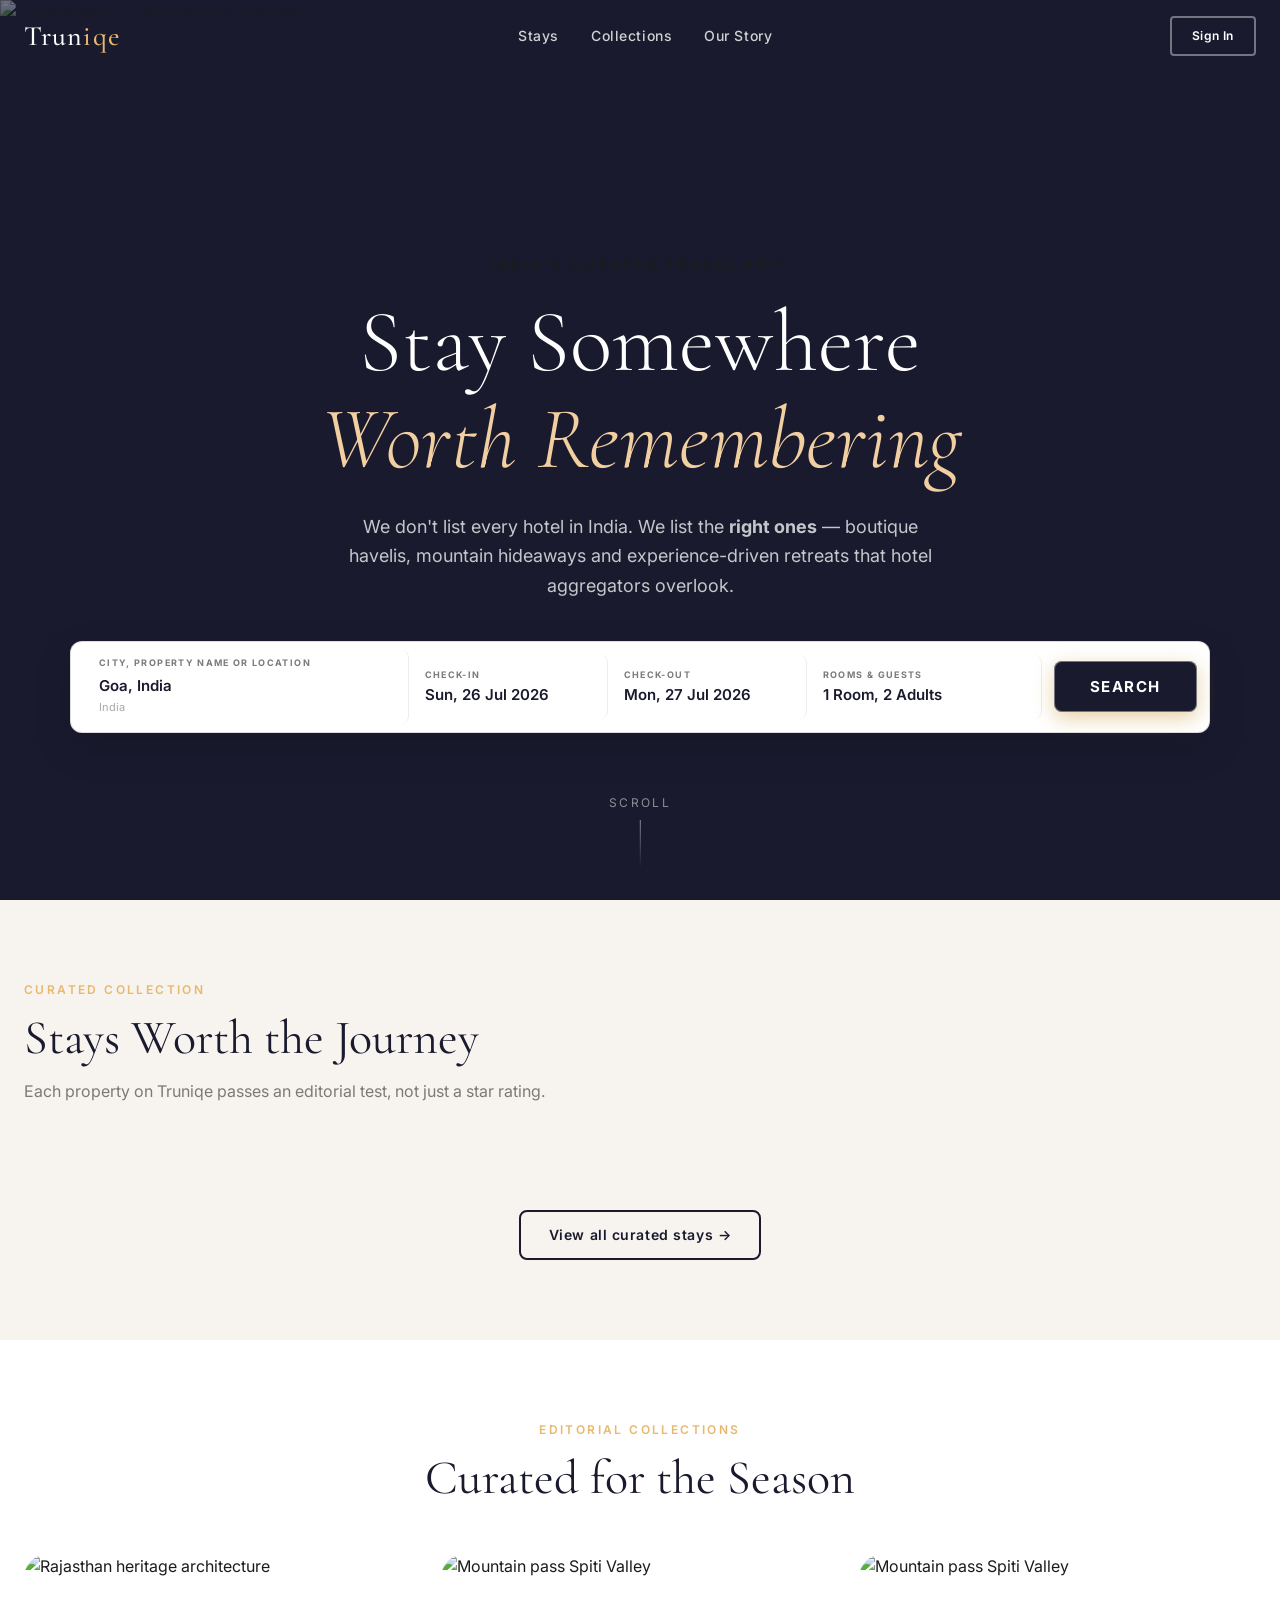
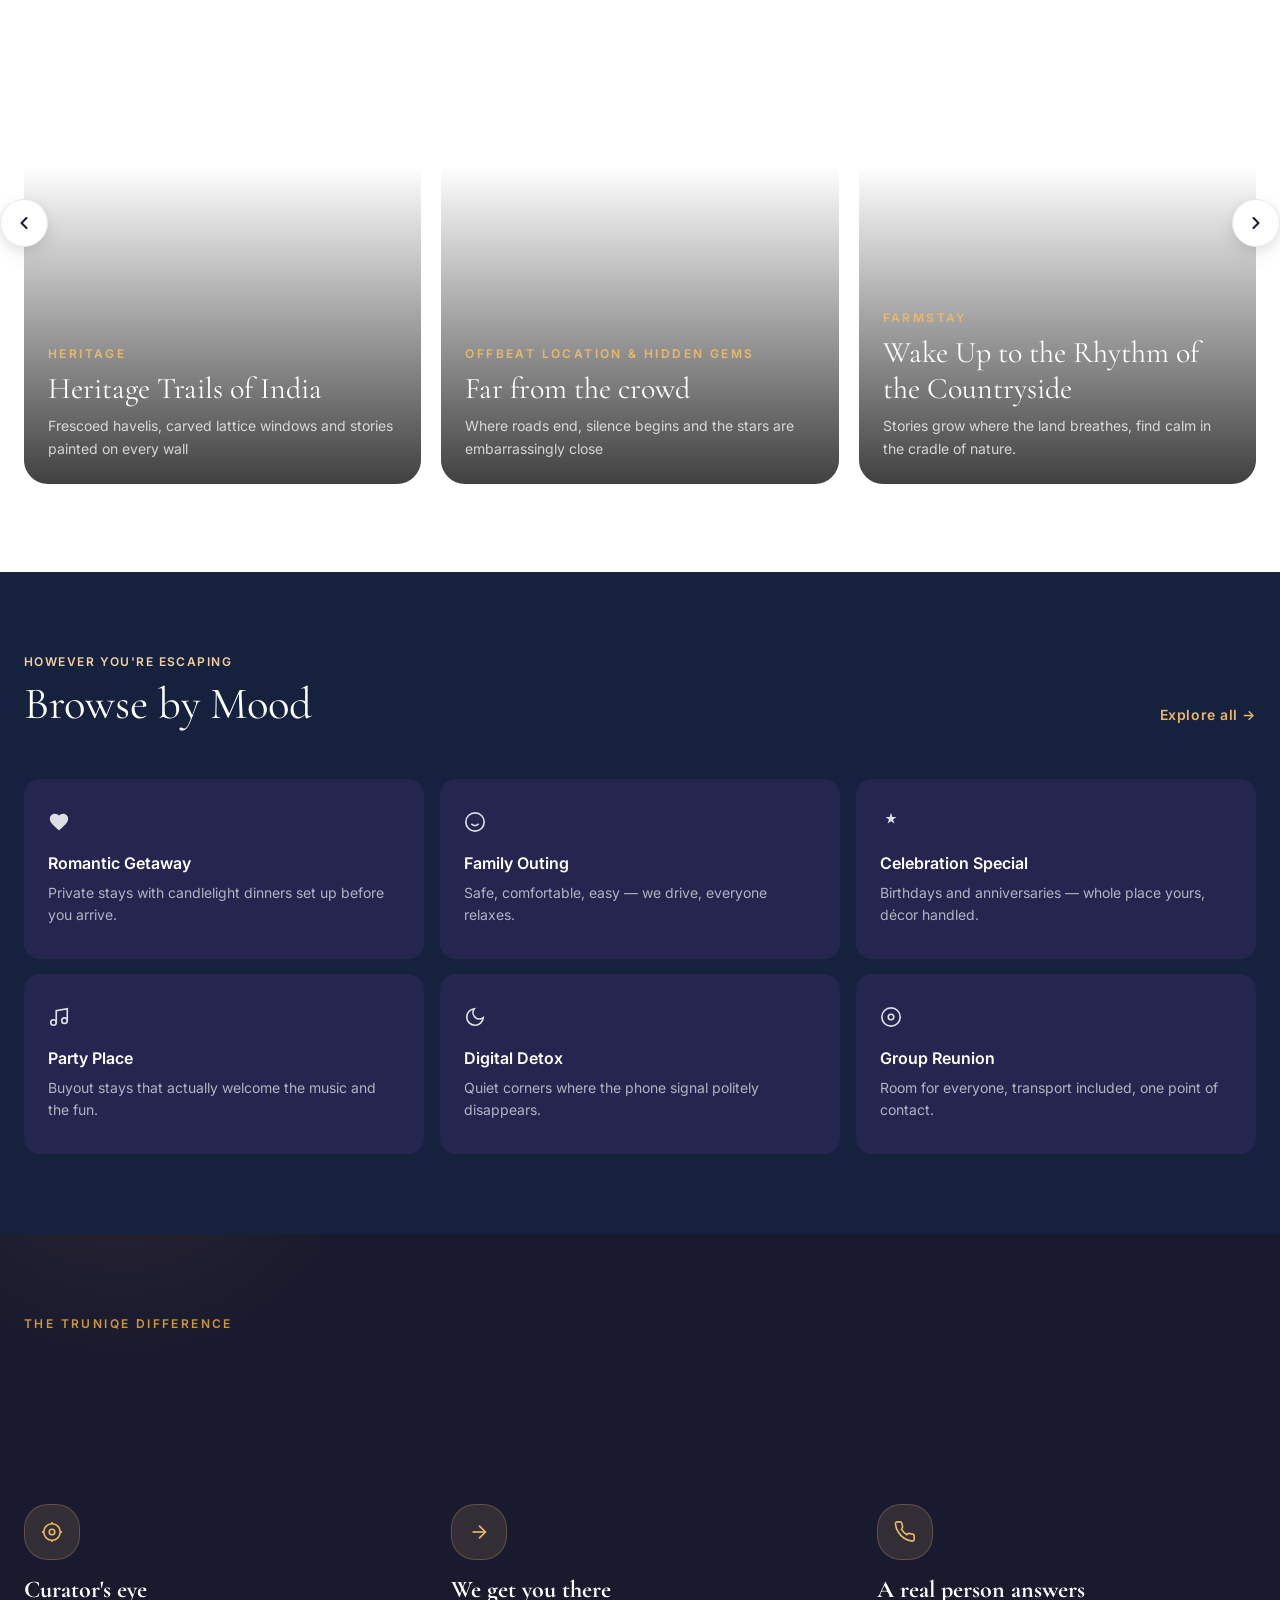
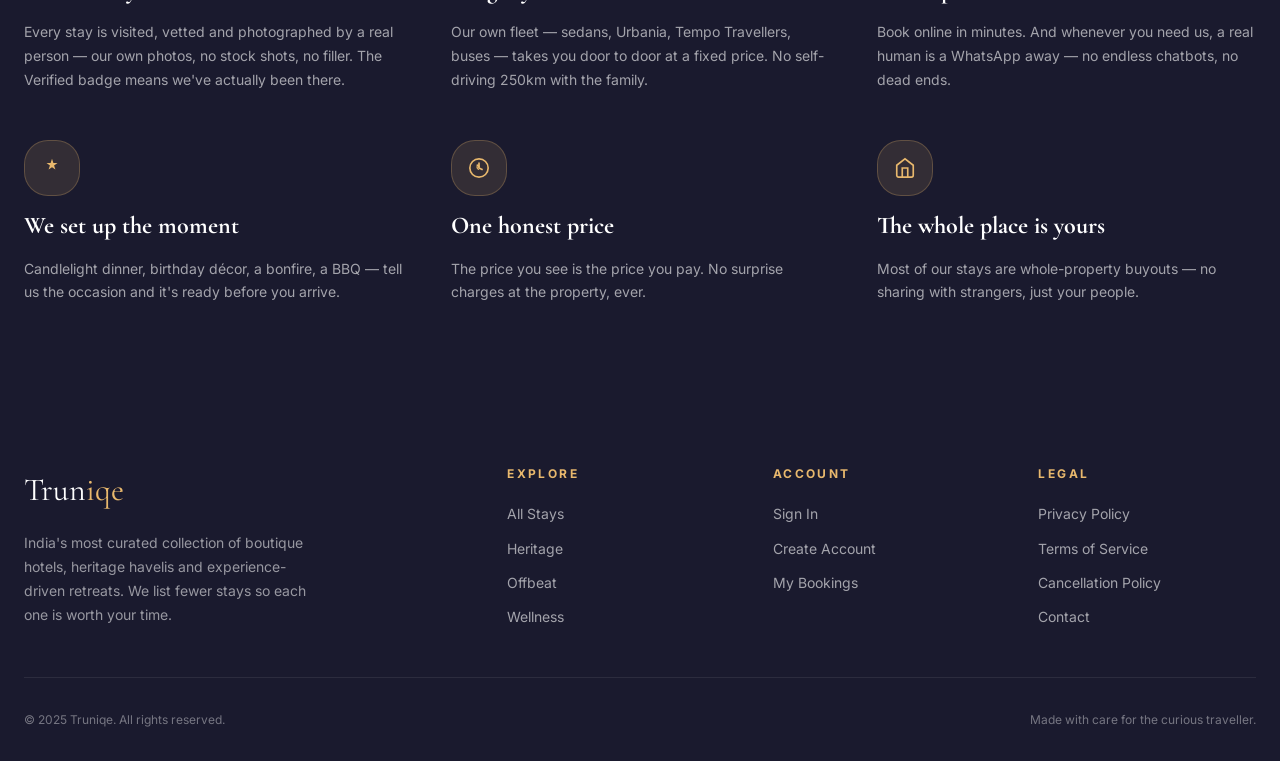
==== commit 1d95d674: "Update index.html" ====
--- a/index.html
+++ b/index.html
@@ -697,57 +697,95 @@
     <!-- ===================== WHY TRUNIQE ===================== -->
     <section class="why-strip section" id="why" aria-labelledby="why-heading">
       <div class="container">
-        <div
-          class="section-header center observe-scroll"
-          style="
-            align-items: center;
-            text-align: center;
-            margin-bottom: var(--sp-16);
-          "
-        >
-          <p class="eyebrow" style="color: var(--gold)">
-            The Truniqe Difference
-          </p>
-          <h2
-            class="section-title"
-            id="why-heading"
-            style="color: var(--white)"
-          >
-            We Don't List Everything.<br />We List the <em>Right</em> Things.
+        <div class="section-header observe-scroll" style="margin-bottom: var(--sp-12);">
+          <p class="eyebrow" style="color: var(--gold-dark);">The Truniqe Difference</p>
+          <h2 class="section-title" id="why-heading" style="color: var(--navy); max-width: 640px;">
+            We don't list everything. We list the right things.
           </h2>
         </div>
 
         <div class="why-grid stagger-children">
+          <!-- 1 -->
           <div class="why-item">
-            <div class="why-icon">✍</div>
-            <h3 class="why-title">Curator's Eye</h3>
+            <div class="why-icon">
+              <svg viewBox="0 0 24 24" fill="none" stroke="currentColor" stroke-width="1.8" width="22" height="22">
+                <circle cx="12" cy="12" r="9"/><circle cx="12" cy="12" r="3"/><line x1="12" y1="3" x2="12" y2="1"/><line x1="12" y1="23" x2="12" y2="21"/><line x1="3" y1="12" x2="1" y2="12"/><line x1="23" y1="12" x2="21" y2="12"/>
+              </svg>
+            </div>
+            <h3 class="why-title">Curator's eye</h3>
             <p class="why-desc">
-              Every property on Truniqe is visited, vetted and written about by
-              a real person with an opinion. No algorithm. No bulk listings. No
-              filler.
+              Every stay is visited, vetted and photographed by a real person — <span class="why-highlight">our own photos, no stock shots, no filler.</span> The Verified badge means we've actually been there.
             </p>
           </div>
+
+          <!-- 2 -->
           <div class="why-item">
-            <div class="why-icon">🏛</div>
-            <h3 class="why-title">Genuine Distinctiveness</h3>
+            <div class="why-icon">
+              <svg viewBox="0 0 24 24" fill="none" stroke="currentColor" stroke-width="1.8" width="22" height="22">
+                <line x1="5" y1="12" x2="19" y2="12"/><polyline points="12 5 19 12 12 19"/>
+              </svg>
+            </div>
+            <h3 class="why-title">We get you there</h3>
             <p class="why-desc">
-              We only list properties with a clear angle — heritage
-              architecture, remote locations or transformative experiences. If
-              it's ordinary, it doesn't make the cut.
+              Our own fleet — sedans, Urbania, Tempo Travellers, buses — <span class="why-highlight">takes you door to door at a fixed price.</span> No self-driving 250km with the family.
             </p>
           </div>
+
+          <!-- 3 -->
           <div class="why-item">
-            <div class="why-icon">🛡</div>
-            <h3 class="why-title">Reliable Booking</h3>
+            <div class="why-icon">
+              <svg viewBox="0 0 24 24" fill="none" stroke="currentColor" stroke-width="1.8" width="22" height="22">
+                <path d="M22 16.92v3a2 2 0 0 1-2.18 2 19.79 19.79 0 0 1-8.63-3.07A19.5 19.5 0 0 1 4.69 12 19.79 19.79 0 0 1 1.61 3.38 2 2 0 0 1 3.59 1h3a2 2 0 0 1 2 1.72 12.84 12.84 0 0 0 .7 2.81 2 2 0 0 1-.45 2.11L8.09 8.91a16 16 0 0 0 6 6l.81-.81a2 2 0 0 1 2.11-.45 12.84 12.84 0 0 0 2.81.7A2 2 0 0 1 22 16.92z"/>
+              </svg>
+            </div>
+            <h3 class="why-title">A real person answers</h3>
             <p class="why-desc">
-              Real-time availability, secure Razorpay payments and instant
-              confirmation. No back-and-forth with property owners, no manual
-              calls required.
+              <span class="why-highlight">Book online in minutes.</span> And whenever you need us, a real human is a WhatsApp away — no endless chatbots, no dead ends.
             </p>
           </div>
+
+          <!-- 4 -->
+          <div class="why-item">
+            <div class="why-icon">
+              <svg viewBox="0 0 24 24" fill="currentColor" width="22" height="22">
+                <path d="M12 2l1.5 4.5H18l-3.75 2.7 1.5 4.5L12 11.1l-3.75 2.6 1.5-4.5L6 6.5h4.5z"/>
+              </svg>
+            </div>
+            <h3 class="why-title">We set up the moment</h3>
+            <p class="why-desc">
+              Candlelight dinner, birthday décor, a bonfire, a BBQ — tell us the occasion and it's ready before you arrive.
+            </p>
+          </div>
+
+          <!-- 5 -->
+          <div class="why-item">
+            <div class="why-icon">
+              <svg viewBox="0 0 24 24" fill="none" stroke="currentColor" stroke-width="1.8" width="22" height="22">
+                <circle cx="12" cy="12" r="10"/><path d="M12 6v6l4 2"/><text x="9" y="14" font-size="8" fill="currentColor" stroke="none" font-weight="700">₹</text>
+              </svg>
+            </div>
+            <h3 class="why-title">One honest price</h3>
+            <p class="why-desc">
+              <span class="why-highlight">The price you see is the price you pay.</span> No surprise charges at the property, ever.
+            </p>
+          </div>
+
+          <!-- 6 -->
+          <div class="why-item">
+            <div class="why-icon">
+              <svg viewBox="0 0 24 24" fill="none" stroke="currentColor" stroke-width="1.8" width="22" height="22">
+                <path d="M3 9l9-7 9 7v11a2 2 0 0 1-2 2H5a2 2 0 0 1-2-2z"/><polyline points="9 22 9 12 15 12 15 22"/>
+              </svg>
+            </div>
+            <h3 class="why-title">The whole place is yours</h3>
+            <p class="why-desc">
+              Most of our stays are <span class="why-highlight">whole-property buyouts</span> — no sharing with strangers, just your people.
+            </p>
+          </div>
         </div>
       </div>
     </section>
+
 
     <!-- ===================== FOOTER ===================== -->
     <footer class="footer" role="contentinfo">
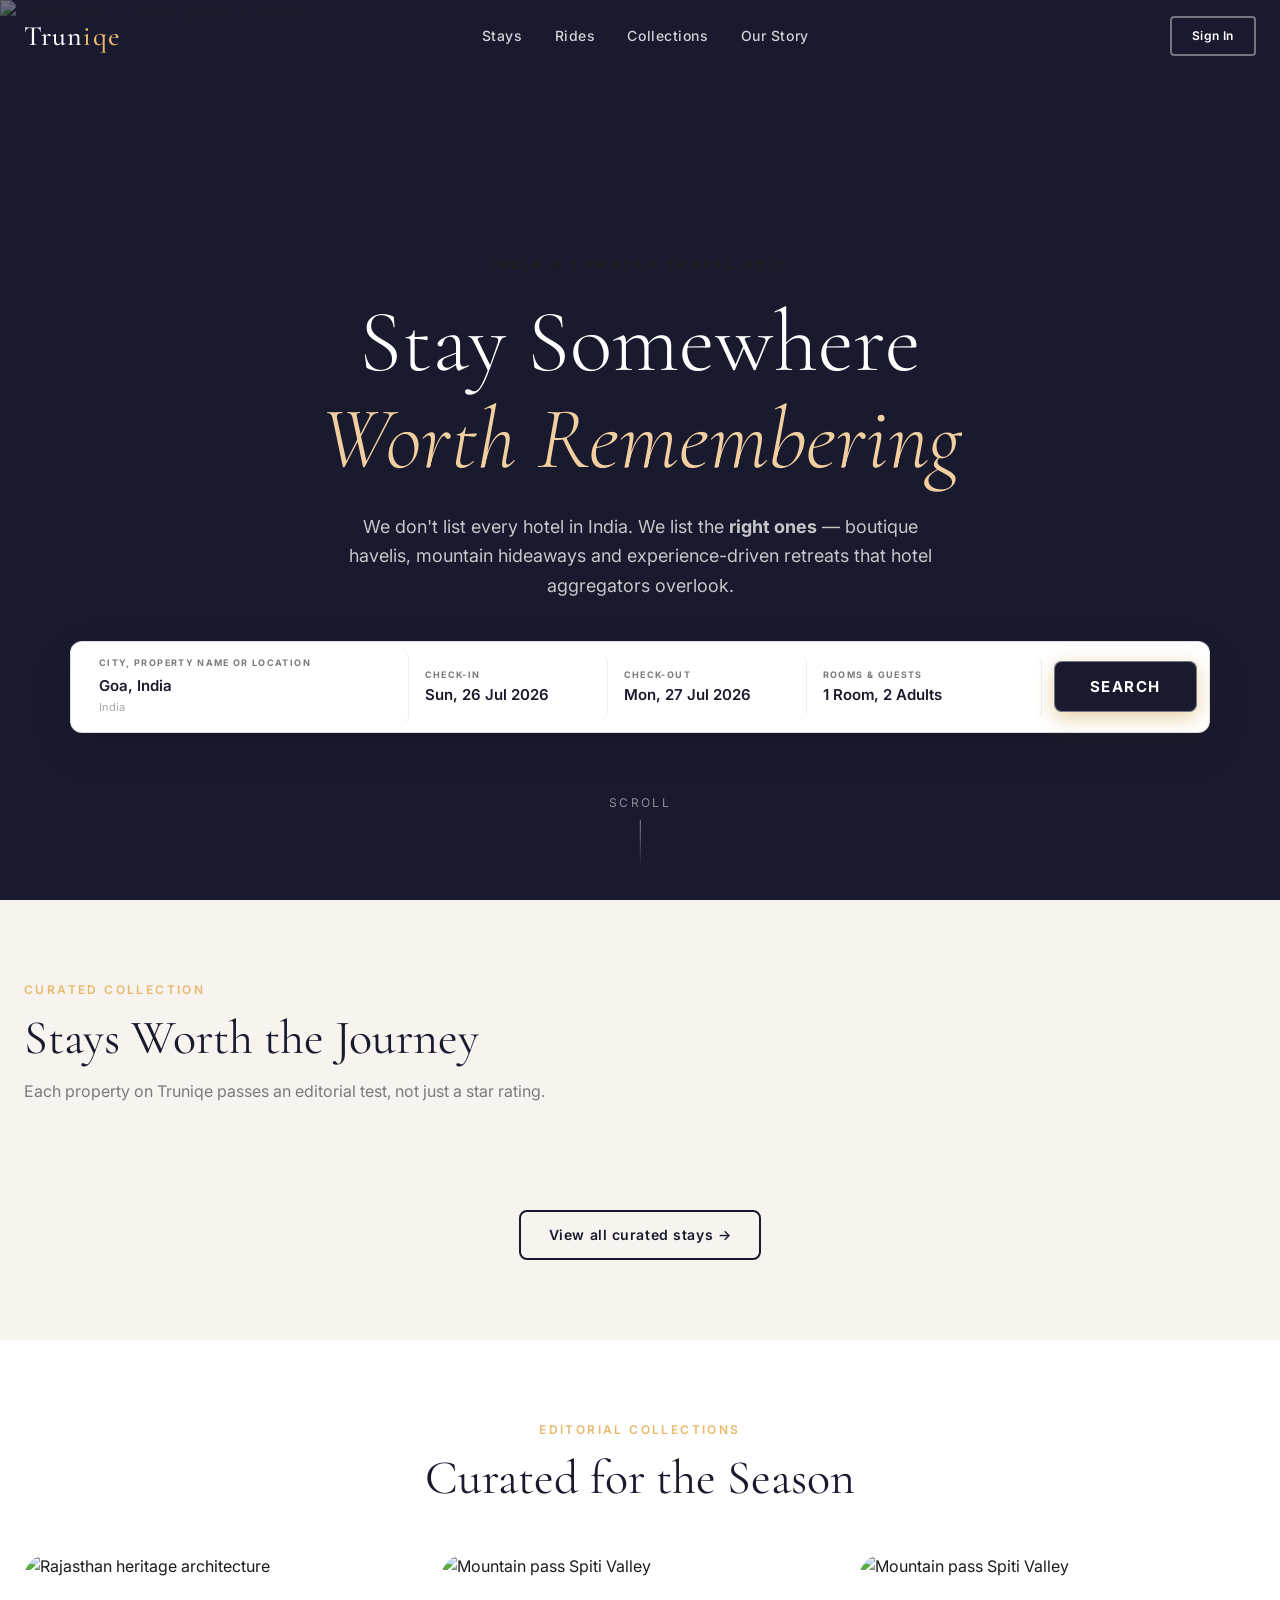
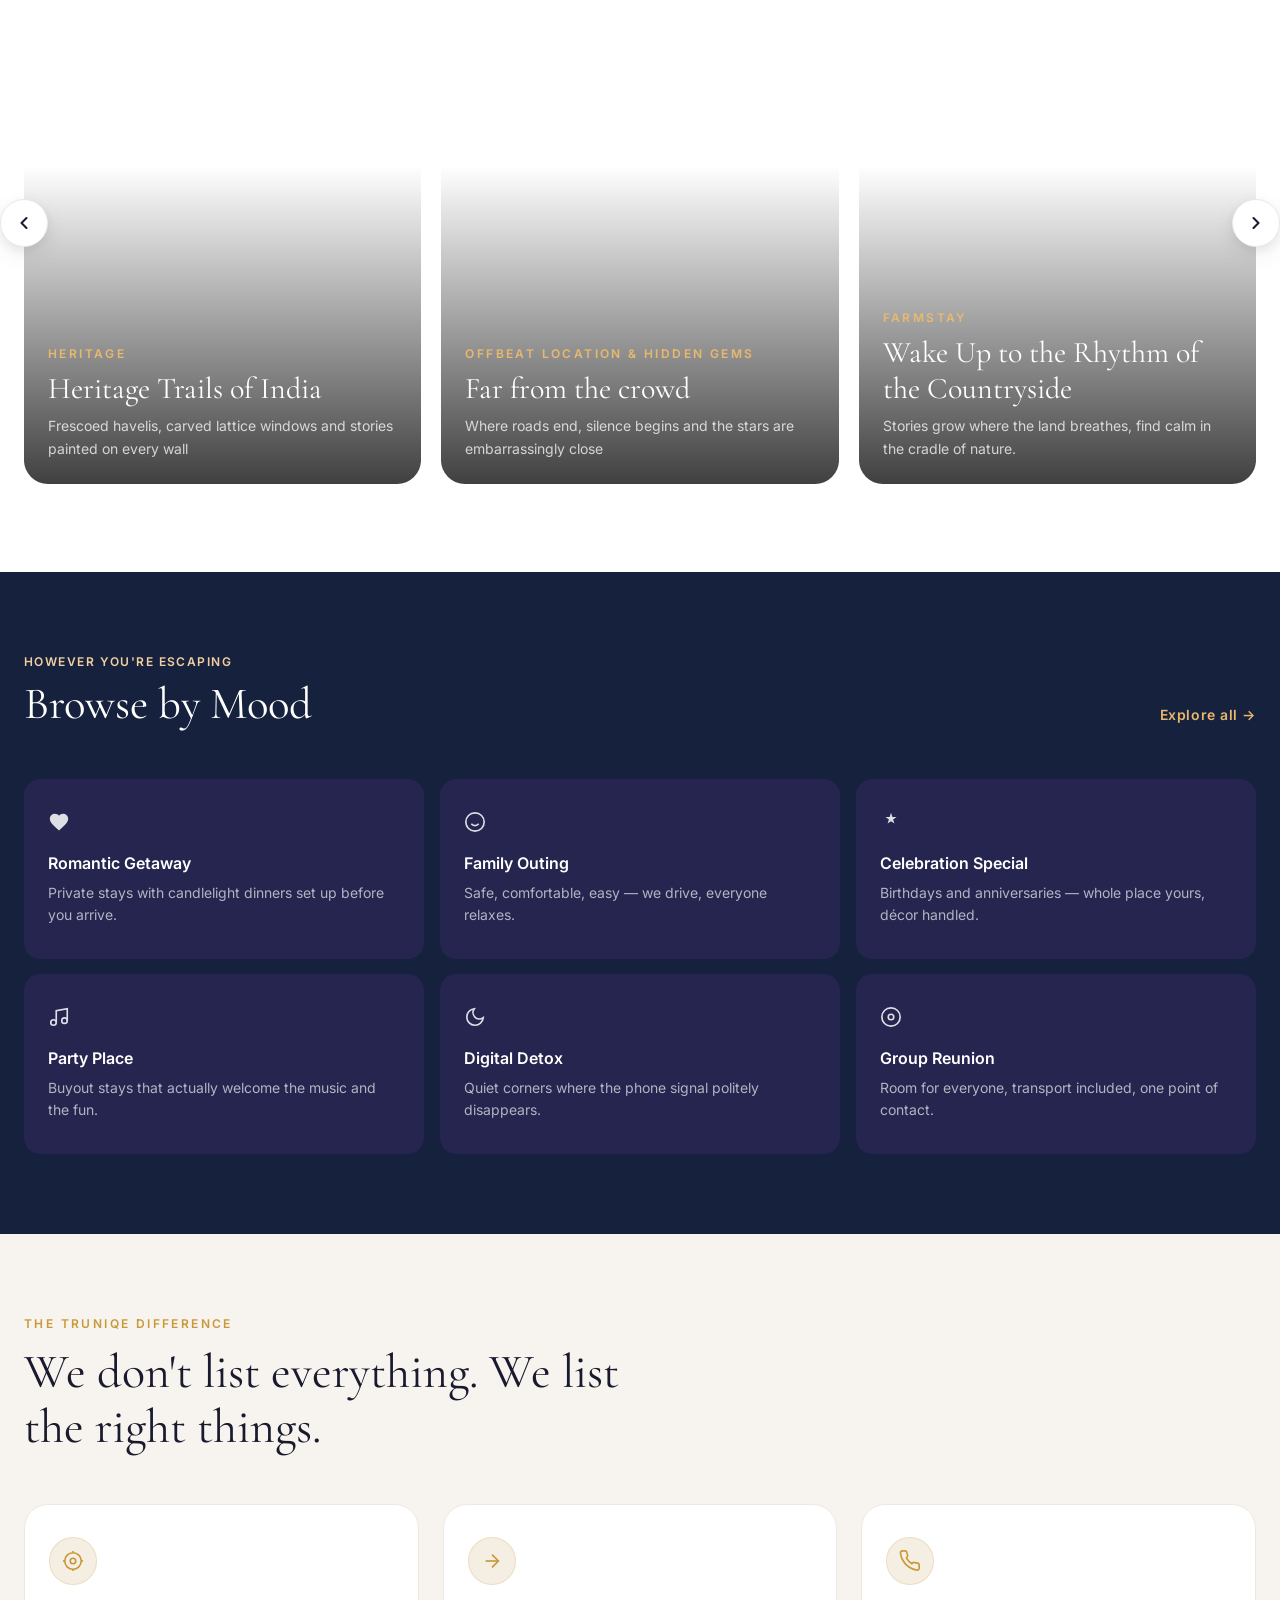
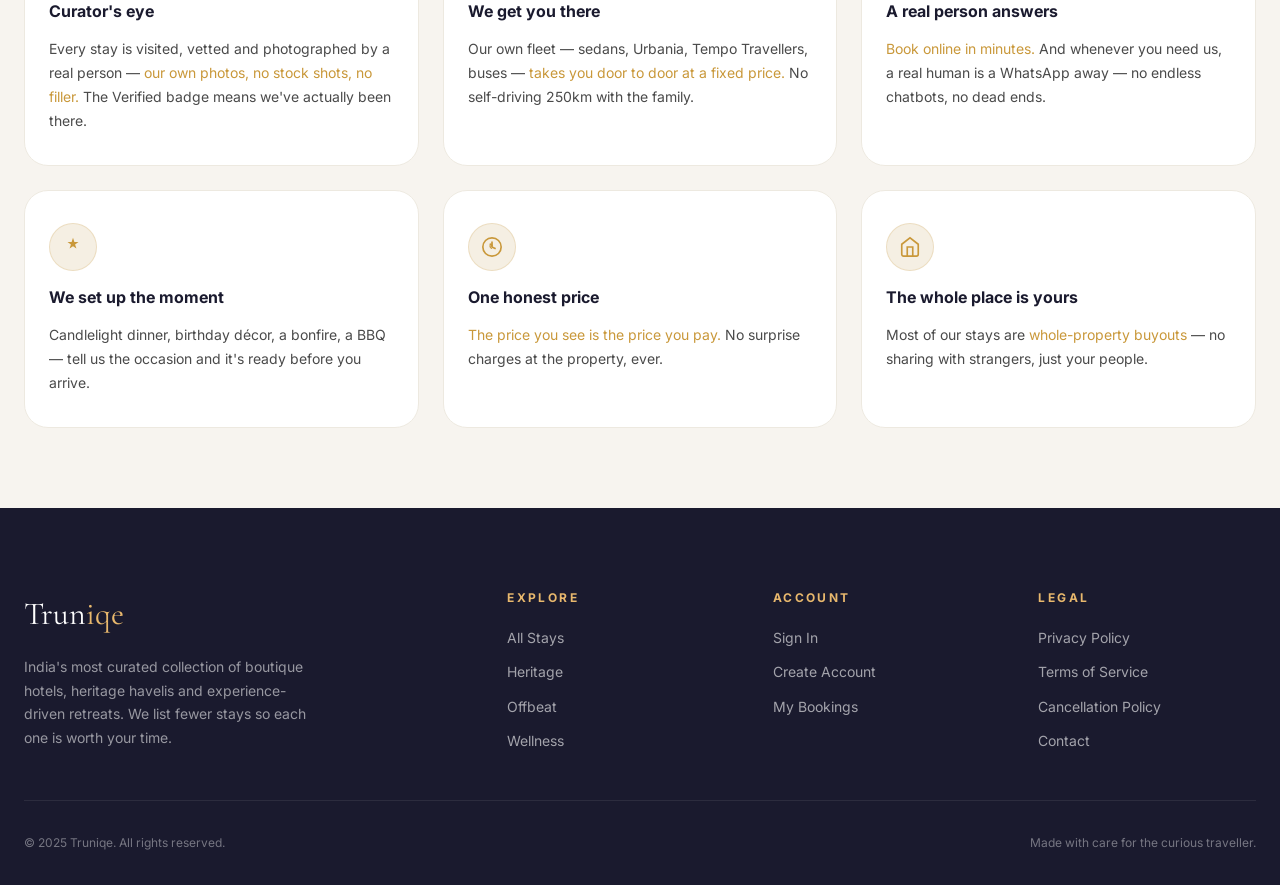
==== commit 382bab95: "Update index.html" ====
--- a/index.html
+++ b/index.html
@@ -42,6 +42,7 @@
 
         <div class="nav-links">
           <a href="/properties.html" class="nav-link">Stays</a>
+          <a href="/rides.html" class="nav-link">Rides</a>
           <a href="/properties.html?tag=Design+%26+Heritage" class="nav-link"
             >Collections</a
           >
@@ -162,6 +163,7 @@
       aria-label="Mobile navigation"
     >
       <a href="/properties.html" class="nav-link">Stays</a>
+      <a href="/rides.html" class="nav-link">Rides</a>
       <a href="/properties.html?tag=Design+%26+Heritage" class="nav-link"
         >Collections</a
       >
--- a/css/pages.css
+++ b/css/pages.css
@@ -971,69 +971,80 @@
     }
   }
 
-  /* Editorial strip / "Why Truniqe" */
+  /* Editorial strip / "Why Truniqe" — light card redesign */
   .why-strip {
-    background: var(--navy);
+    background: var(--surface);
     padding: var(--sp-20) 0;
     position: relative;
     overflow: hidden;
   }
 
-  .why-strip::before {
-    content: '';
-    position: absolute;
-    top: -50%;
-    left: -10%;
-    width: 500px;
-    height: 500px;
-    border-radius: 50%;
-    background: radial-gradient(circle, rgba(232, 184, 109, 0.08) 0%, transparent 70%);
-    pointer-events: none;
-  }
-
   .why-grid {
     display: grid;
-    grid-template-columns: 1fr 1fr 1fr;
-    gap: var(--sp-12);
+    grid-template-columns: repeat(3, 1fr);
+    gap: var(--sp-6);
   }
 
   .why-item {
+    background: var(--white);
+    border: 1px solid var(--surface-dark);
+    border-radius: var(--radius-xl);
+    padding: var(--sp-8) var(--sp-6);
     display: flex;
     flex-direction: column;
     gap: var(--sp-4);
+    transition: box-shadow var(--dur-base) var(--ease-out), transform var(--dur-base) var(--ease-out);
+  }
+
+  .why-item:hover {
+    box-shadow: var(--shadow-md);
+    transform: translateY(-3px);
   }
 
   .why-icon {
-    width: 56px;
-    height: 56px;
-    border-radius: var(--radius-xl);
-    background: rgba(232, 184, 109, 0.12);
-    border: 1px solid rgba(232, 184, 109, 0.25);
+    width: 48px;
+    height: 48px;
+    border-radius: var(--radius-full);
+    background: #f5efe3;
+    border: 1px solid rgba(201, 152, 58, 0.2);
     display: flex;
     align-items: center;
     justify-content: center;
-    font-size: 26px;
-    color: var(--gold);
+    color: var(--gold-dark);
+    flex-shrink: 0;
   }
 
   .why-title {
-    font-family: var(--font-heading);
-    font-size: var(--text-2xl);
-    color: var(--white);
+    font-family: var(--font-body);
+    font-size: var(--text-base);
+    font-weight: 700;
+    color: var(--navy);
+    line-height: 1.3;
   }
 
   .why-desc {
     font-size: var(--text-sm);
-    color: rgba(255, 255, 255, 0.6);
+    color: var(--text-secondary);
     line-height: 1.7;
   }
 
-  @media (max-width: 768px) {
+  .why-highlight {
+    color: var(--gold-dark);
+  }
+
+  @media (max-width: 900px) {
+    .why-grid {
+      grid-template-columns: repeat(2, 1fr);
+    }
+  }
+
+  @media (max-width: 560px) {
     .why-grid {
       grid-template-columns: 1fr;
-      gap: var(--sp-10);
-    }
-  }
+      gap: var(--sp-4);
+    }
+  }
+
 
   /* ============================================================
     PROPERTIES LISTING PAGE
@@ -2858,6 +2869,7 @@
   line-height: 1.6;
 }
 
+
 /* Tablet */
 @media (max-width: 900px) {
   .mood-grid {
@@ -2877,3 +2889,646 @@
     grid-template-columns: 1fr;
   }
 }
+
+/* ============================================================
+   RIDES PAGE
+   ============================================================ */
+.rides-hero {
+  padding-top: calc(var(--nav-height) + var(--sp-12));
+  padding-bottom: var(--sp-16);
+  background: radial-gradient(circle at 85% 12%, rgba(232, 184, 109, 0.15), transparent 30%),
+              radial-gradient(circle at 15% 70%, rgba(26, 26, 46, 0.5), transparent 40%),
+              linear-gradient(180deg, #111222 0%, #1A1A2E 100%);
+  color: var(--white);
+  position: relative;
+}
+
+.rides-hero-inner {
+  max-width: 1100px;
+  margin: 0 auto;
+  padding: 0 var(--sp-6);
+}
+
+.rides-eyebrow {
+  font-size: var(--text-xs);
+  font-weight: 600;
+  letter-spacing: 0.2em;
+  text-transform: uppercase;
+  color: var(--gold);
+  margin-bottom: var(--sp-3);
+  display: inline-block;
+}
+
+.rides-hero-title {
+  font-family: var(--font-heading);
+  font-size: clamp(2.4rem, 5vw, 4.2rem);
+  font-weight: 400;
+  line-height: 1.15;
+  color: var(--white);
+  margin-bottom: var(--sp-4);
+}
+
+.rides-hero-title em {
+  font-style: italic;
+  color: var(--gold);
+  font-weight: 300;
+  display: block;
+}
+
+.rides-hero-desc {
+  font-size: var(--text-lg);
+  color: rgba(255, 255, 255, 0.85);
+  max-width: 760px;
+  line-height: 1.6;
+  margin-bottom: var(--sp-8);
+}
+
+/* Hero Search/Quote Form Bar */
+.rides-search-card {
+  background: #ffffff;
+  border-radius: var(--radius-lg);
+  padding: var(--sp-6);
+  box-shadow: var(--shadow-xl);
+  border: 1px solid rgba(232, 184, 109, 0.25);
+  color: var(--text-primary);
+  margin-bottom: var(--sp-6);
+}
+
+.rides-search-grid {
+  display: grid;
+  grid-template-columns: 1fr 1fr 1.2fr auto;
+  gap: var(--sp-4);
+  align-items: end;
+}
+
+.rides-input-group {
+  display: flex;
+  flex-direction: column;
+  gap: var(--sp-2);
+}
+
+.rides-input-label {
+  font-size: 11px;
+  font-weight: 700;
+  letter-spacing: 0.1em;
+  text-transform: uppercase;
+  color: var(--text-muted);
+}
+
+.rides-input,
+.rides-select {
+  width: 100%;
+  padding: 12px 16px;
+  background: var(--surface);
+  border: 1px solid rgba(26, 26, 46, 0.12);
+  border-radius: var(--radius-md);
+  font-size: var(--text-sm);
+  font-family: var(--font-body);
+  color: var(--navy);
+  transition: border-color var(--dur-fast), box-shadow var(--dur-fast);
+}
+
+.rides-input:focus,
+.rides-select:focus {
+  outline: none;
+  border-color: var(--gold-dark);
+  box-shadow: 0 0 0 3px rgba(232, 184, 109, 0.2);
+  background: #ffffff;
+}
+
+.btn-rides-search {
+  background: var(--gold);
+  color: var(--navy);
+  font-family: var(--font-body);
+  font-size: var(--text-sm);
+  font-weight: 600;
+  padding: 13px 28px;
+  border-radius: var(--radius-md);
+  border: none;
+  cursor: pointer;
+  white-space: nowrap;
+  transition: all var(--dur-fast) var(--ease-out);
+  box-shadow: var(--shadow-gold);
+}
+
+.btn-rides-search:hover {
+  background: var(--gold-light);
+  transform: translateY(-1px);
+  box-shadow: 0 6px 20px rgba(232, 184, 109, 0.4);
+}
+
+.rides-search-note {
+  font-size: var(--text-xs);
+  color: rgba(255, 255, 255, 0.7);
+  line-height: 1.5;
+  margin-top: var(--sp-2);
+}
+
+/* Notice Bar Box */
+.rides-notice-box {
+  background: rgba(232, 184, 109, 0.12);
+  border: 1px solid rgba(232, 184, 109, 0.35);
+  border-radius: var(--radius-md);
+  padding: var(--sp-5) var(--sp-6);
+  display: flex;
+  align-items: flex-start;
+  gap: var(--sp-4);
+  backdrop-filter: blur(8px);
+}
+
+.rides-notice-icon {
+  width: 36px;
+  height: 36px;
+  border-radius: 50%;
+  background: var(--gold);
+  color: var(--navy);
+  display: flex;
+  align-items: center;
+  justify-content: center;
+  font-size: 1.1rem;
+  flex-shrink: 0;
+}
+
+.rides-notice-content h4 {
+  font-family: var(--font-body);
+  font-size: var(--text-base);
+  font-weight: 600;
+  color: var(--gold);
+  margin-bottom: var(--sp-1);
+}
+
+.rides-notice-content p {
+  font-size: var(--text-sm);
+  color: rgba(255, 255, 255, 0.85);
+  line-height: 1.5;
+  margin: 0;
+}
+
+/* Section Common Styling */
+.rides-section {
+  padding: var(--sp-20) 0;
+}
+
+.rides-section-surface {
+  background: var(--surface);
+}
+
+.rides-section-dark {
+  background: var(--navy);
+  color: var(--white);
+}
+
+.rides-section-muted {
+  background: var(--surface-dark);
+}
+
+.rides-section-header {
+  margin-bottom: var(--sp-12);
+}
+
+.rides-section-eyebrow {
+  font-size: 11px;
+  font-weight: 700;
+  letter-spacing: 0.2em;
+  text-transform: uppercase;
+  color: var(--gold-dark);
+  margin-bottom: var(--sp-2);
+  display: block;
+}
+
+.rides-section-dark .rides-section-eyebrow {
+  color: var(--gold);
+}
+
+.rides-section-title {
+  font-family: var(--font-heading);
+  font-size: clamp(2rem, 3.5vw, 2.8rem);
+  font-weight: 400;
+  color: var(--navy);
+  margin-bottom: var(--sp-3);
+  line-height: 1.2;
+}
+
+.rides-section-dark .rides-section-title {
+  color: var(--white);
+}
+
+.rides-section-sub {
+  font-size: var(--text-base);
+  color: var(--text-secondary);
+  max-width: 720px;
+  line-height: 1.6;
+}
+
+.rides-section-dark .rides-section-sub {
+  color: rgba(255, 255, 255, 0.8);
+}
+
+/* Fleet Cards Grid */
+.rides-fleet-grid {
+  display: grid;
+  grid-template-columns: repeat(3, 1fr);
+  gap: var(--sp-6);
+}
+
+.rides-fleet-card {
+  background: var(--surface-card);
+  border-radius: var(--radius-lg);
+  padding: var(--sp-8);
+  border: 1px solid rgba(26, 26, 46, 0.08);
+  box-shadow: var(--shadow-sm);
+  transition: transform var(--dur-base) var(--ease-out), box-shadow var(--dur-base) var(--ease-out);
+  display: flex;
+  flex-direction: column;
+}
+
+.rides-fleet-card:hover {
+  transform: translateY(-4px);
+  box-shadow: var(--shadow-md);
+}
+
+.rides-fleet-icon {
+  width: 44px;
+  height: 44px;
+  border-radius: var(--radius-md);
+  background: rgba(232, 184, 109, 0.15);
+  color: var(--gold-dark);
+  display: flex;
+  align-items: center;
+  justify-content: center;
+  font-size: 1.25rem;
+  margin-bottom: var(--sp-4);
+}
+
+.rides-fleet-badge {
+  display: inline-block;
+  font-size: 11px;
+  font-weight: 700;
+  letter-spacing: 0.08em;
+  padding: 4px 10px;
+  border-radius: var(--radius-full);
+  background: #1A1A2E;
+  color: var(--gold);
+  margin-top: var(--sp-2);
+  margin-bottom: var(--sp-4);
+  width: fit-content;
+}
+
+.rides-fleet-title {
+  font-family: var(--font-heading);
+  font-size: var(--text-2xl);
+  font-weight: 600;
+  color: var(--navy);
+  margin-bottom: var(--sp-3);
+  line-height: 1.25;
+}
+
+.rides-fleet-desc {
+  font-size: var(--text-sm);
+  color: var(--text-secondary);
+  line-height: 1.6;
+  margin: 0;
+}
+
+/* Routes Table */
+.rides-table-wrapper {
+  overflow-x: auto;
+  background: #ffffff;
+  border-radius: var(--radius-lg);
+  border: 1px solid rgba(26, 26, 46, 0.08);
+  box-shadow: var(--shadow-sm);
+  margin-bottom: var(--sp-8);
+}
+
+.rides-table {
+  width: 100%;
+  border-collapse: collapse;
+  text-align: left;
+  min-width: 800px;
+}
+
+.rides-table th {
+  background: var(--navy);
+  color: var(--white);
+  padding: 16px 20px;
+  font-family: var(--font-body);
+  font-size: 12px;
+  font-weight: 600;
+  letter-spacing: 0.04em;
+  border-bottom: 2px solid var(--gold);
+}
+
+.rides-table th span {
+  display: block;
+  font-size: 11px;
+  font-weight: 400;
+  color: var(--gold);
+  margin-top: 2px;
+}
+
+.rides-table td {
+  padding: 18px 20px;
+  border-bottom: 1px solid rgba(26, 26, 46, 0.06);
+  font-size: var(--text-sm);
+  color: var(--text-primary);
+}
+
+.rides-table tr:hover td {
+  background: rgba(232, 184, 109, 0.06);
+}
+
+.rides-route-name {
+  font-weight: 600;
+  color: var(--navy);
+  display: block;
+}
+
+.rides-route-dist {
+  font-size: var(--text-xs);
+  color: var(--text-muted);
+}
+
+.rides-price-prefix {
+  font-size: 11px;
+  color: var(--text-muted);
+  display: block;
+}
+
+.rides-price-val {
+  font-weight: 600;
+  color: var(--navy);
+}
+
+.rides-info-grid {
+  display: grid;
+  grid-template-columns: 1fr 1fr;
+  gap: var(--sp-6);
+}
+
+.rides-info-card {
+  background: var(--surface-card);
+  padding: var(--sp-6);
+  border-radius: var(--radius-md);
+  border-left: 3px solid var(--gold-dark);
+  box-shadow: var(--shadow-xs);
+}
+
+.rides-info-card h4 {
+  font-family: var(--font-body);
+  font-size: var(--text-sm);
+  font-weight: 700;
+  color: var(--navy);
+  margin-bottom: var(--sp-2);
+}
+
+.rides-info-card p {
+  font-size: var(--text-sm);
+  color: var(--text-secondary);
+  line-height: 1.6;
+  margin: 0;
+}
+
+/* Airport Section */
+.rides-airport-grid {
+  display: grid;
+  grid-template-columns: 1fr 1fr;
+  gap: var(--sp-12);
+  align-items: center;
+}
+
+.rides-airport-table {
+  background: rgba(255, 255, 255, 0.05);
+  border: 1px solid rgba(255, 255, 255, 0.12);
+  border-radius: var(--radius-lg);
+  overflow: hidden;
+  backdrop-filter: blur(8px);
+}
+
+.rides-airport-row {
+  display: flex;
+  justify-content: space-between;
+  align-items: center;
+  padding: 16px 24px;
+  border-bottom: 1px solid rgba(255, 255, 255, 0.08);
+}
+
+.rides-airport-row:last-child {
+  border-bottom: none;
+}
+
+.rides-airport-label {
+  font-size: var(--text-sm);
+  color: rgba(255, 255, 255, 0.9);
+}
+
+.rides-airport-badge {
+  font-size: 12px;
+  font-weight: 600;
+  padding: 4px 12px;
+  border-radius: var(--radius-full);
+  background: rgba(232, 184, 109, 0.15);
+  color: var(--gold);
+  border: 1px solid rgba(232, 184, 109, 0.3);
+}
+
+/* What's Included / Not Included Cards */
+.rides-transparency-grid {
+  display: grid;
+  grid-template-columns: 1fr 1fr;
+  gap: var(--sp-8);
+}
+
+.rides-included-card {
+  background: var(--navy);
+  color: var(--white);
+  border-radius: var(--radius-lg);
+  padding: var(--sp-8);
+  box-shadow: var(--shadow-md);
+}
+
+.rides-included-card h3 {
+  font-family: var(--font-heading);
+  font-size: var(--text-2xl);
+  font-weight: 500;
+  color: var(--gold);
+  margin-bottom: var(--sp-6);
+  display: flex;
+  align-items: center;
+  gap: var(--sp-2);
+}
+
+.rides-excluded-card {
+  background: var(--surface-card);
+  border-radius: var(--radius-lg);
+  padding: var(--sp-8);
+  border: 1px solid rgba(26, 26, 46, 0.1);
+  box-shadow: var(--shadow-sm);
+}
+
+.rides-excluded-card h3 {
+  font-family: var(--font-heading);
+  font-size: var(--text-2xl);
+  font-weight: 500;
+  color: var(--text-muted);
+  margin-bottom: var(--sp-6);
+}
+
+.rides-list {
+  list-style: none;
+  padding: 0;
+  margin: 0 0 var(--sp-6) 0;
+  display: flex;
+  flex-direction: column;
+  gap: var(--sp-4);
+}
+
+.rides-list li {
+  font-size: var(--text-sm);
+  line-height: 1.5;
+  display: flex;
+  align-items: flex-start;
+  gap: var(--sp-3);
+}
+
+.rides-list-check {
+  color: var(--gold);
+  font-weight: 700;
+}
+
+.rides-disclaimer {
+  font-size: var(--text-xs);
+  color: var(--text-muted);
+  font-style: italic;
+  line-height: 1.5;
+  border-top: 1px solid rgba(26, 26, 46, 0.08);
+  padding-top: var(--sp-4);
+  margin: 0;
+}
+
+/* How It Works Steps */
+.rides-steps-grid {
+  display: grid;
+  grid-template-columns: repeat(4, 1fr);
+  gap: var(--sp-6);
+}
+
+.rides-step-card {
+  background: var(--surface-card);
+  border-radius: var(--radius-lg);
+  padding: var(--sp-6);
+  border: 1px solid rgba(26, 26, 46, 0.08);
+  box-shadow: var(--shadow-xs);
+}
+
+.rides-step-num {
+  width: 36px;
+  height: 36px;
+  border-radius: 50%;
+  background: var(--navy);
+  color: var(--gold);
+  display: flex;
+  align-items: center;
+  justify-content: center;
+  font-weight: 700;
+  font-size: var(--text-sm);
+  margin-bottom: var(--sp-4);
+}
+
+.rides-step-title {
+  font-family: var(--font-body);
+  font-size: var(--text-base);
+  font-weight: 700;
+  color: var(--navy);
+  margin-bottom: var(--sp-2);
+}
+
+.rides-step-desc {
+  font-size: var(--text-sm);
+  color: var(--text-secondary);
+  line-height: 1.5;
+  margin: 0;
+}
+
+/* CTA Banner */
+.rides-cta-box {
+  background: radial-gradient(circle at 50% 0%, rgba(232, 184, 109, 0.15), transparent 70%),
+              var(--navy);
+  border-radius: var(--radius-2xl);
+  padding: var(--sp-16) var(--sp-8);
+  text-align: center;
+  color: var(--white);
+  border: 1px solid rgba(232, 184, 109, 0.2);
+  box-shadow: var(--shadow-xl);
+}
+
+.rides-cta-title {
+  font-family: var(--font-heading);
+  font-size: clamp(2.2rem, 4vw, 3.5rem);
+  font-weight: 400;
+  color: var(--white);
+  margin-bottom: var(--sp-2);
+}
+
+.rides-cta-title em {
+  font-style: italic;
+  color: var(--gold);
+  display: block;
+}
+
+.rides-cta-desc {
+  font-size: var(--text-lg);
+  color: rgba(255, 255, 255, 0.85);
+  max-width: 640px;
+  margin: 0 auto var(--sp-8);
+  line-height: 1.6;
+}
+
+.btn-whatsapp-cta {
+  display: inline-flex;
+  align-items: center;
+  gap: var(--sp-3);
+  background: var(--gold);
+  color: var(--navy);
+  font-family: var(--font-body);
+  font-size: var(--text-base);
+  font-weight: 700;
+  padding: 16px 36px;
+  border-radius: var(--radius-full);
+  text-decoration: none;
+  box-shadow: var(--shadow-gold);
+  transition: all var(--dur-fast) var(--ease-out);
+}
+
+.btn-whatsapp-cta:hover {
+  background: var(--gold-light);
+  transform: translateY(-2px);
+  box-shadow: 0 8px 25px rgba(232, 184, 109, 0.4);
+}
+
+/* Responsive Media Queries */
+@media (max-width: 1024px) {
+  .rides-fleet-grid {
+    grid-template-columns: repeat(2, 1fr);
+  }
+  .rides-steps-grid {
+    grid-template-columns: repeat(2, 1fr);
+  }
+}
+
+@media (max-width: 768px) {
+  .rides-search-grid {
+    grid-template-columns: 1fr;
+  }
+  .rides-fleet-grid {
+    grid-template-columns: 1fr;
+  }
+  .rides-info-grid,
+  .rides-airport-grid,
+  .rides-transparency-grid {
+    grid-template-columns: 1fr;
+  }
+  .rides-steps-grid {
+    grid-template-columns: 1fr;
+  }
+}
+
